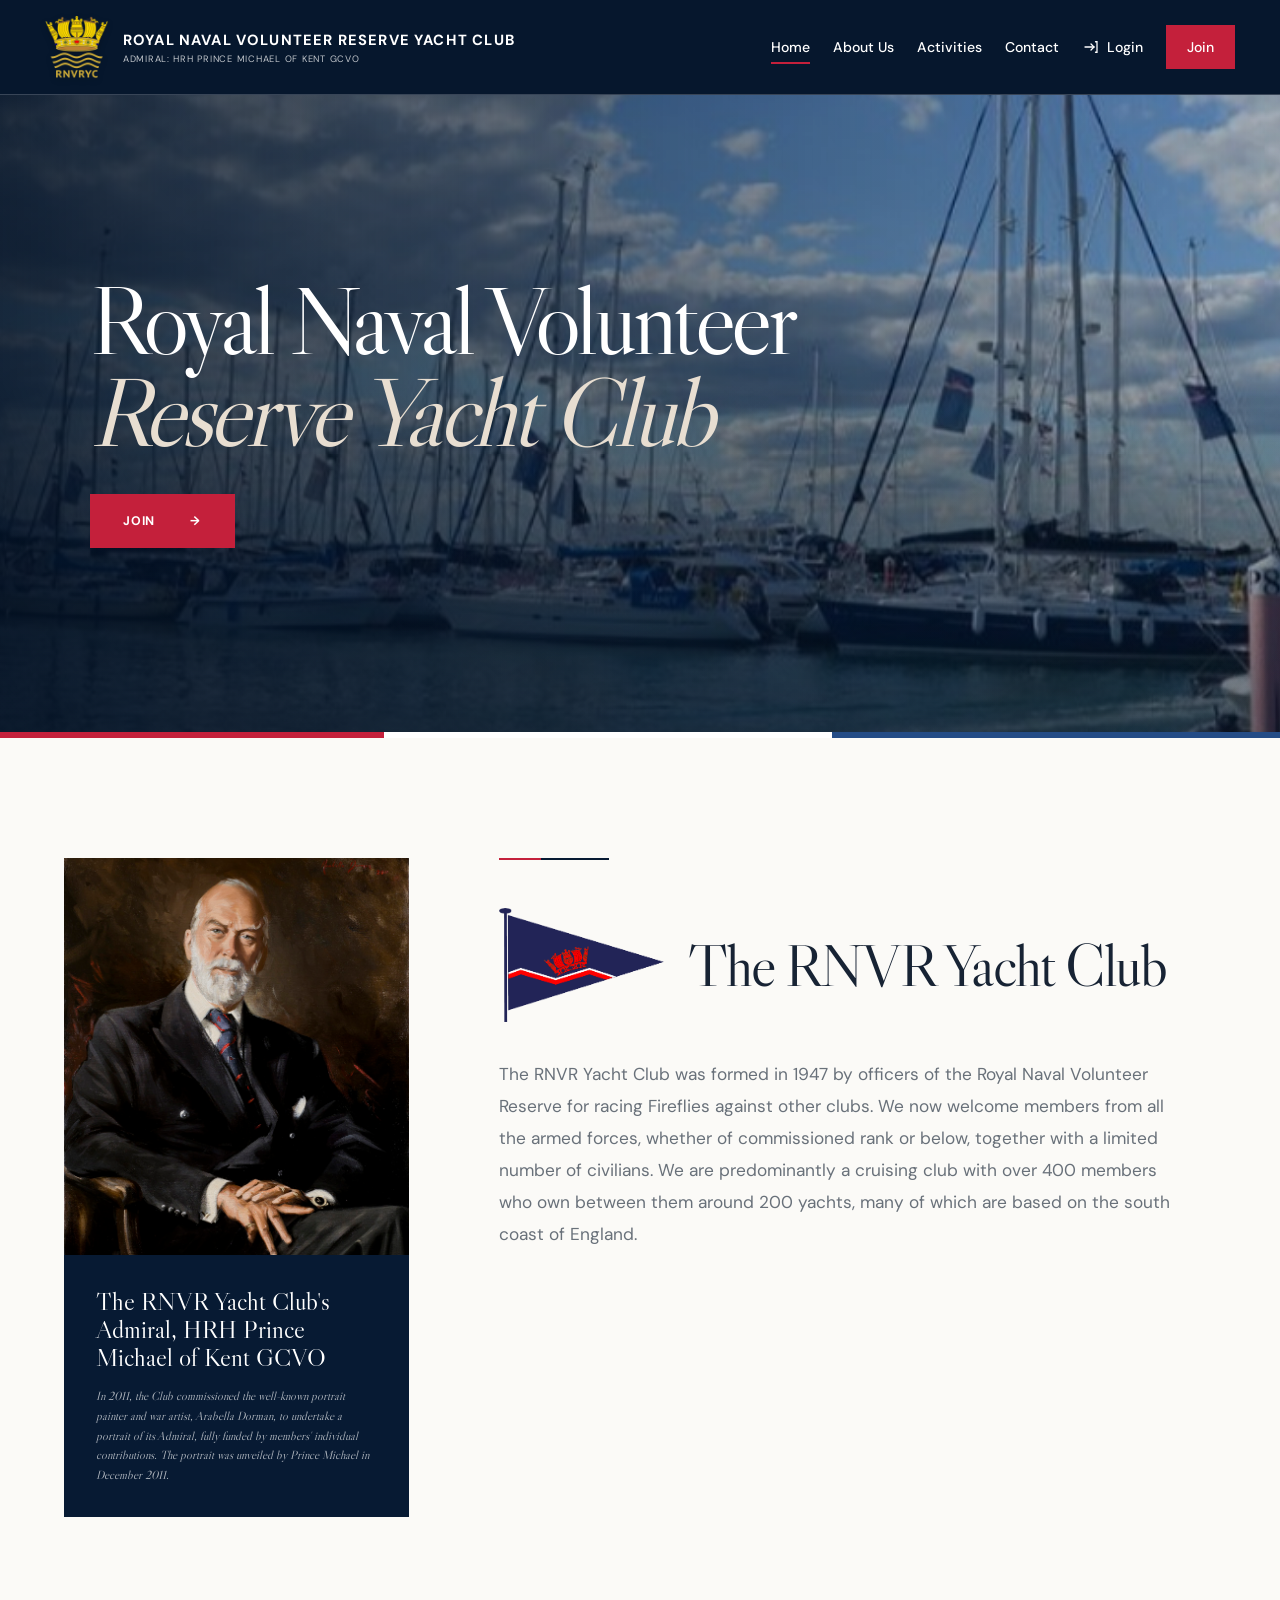
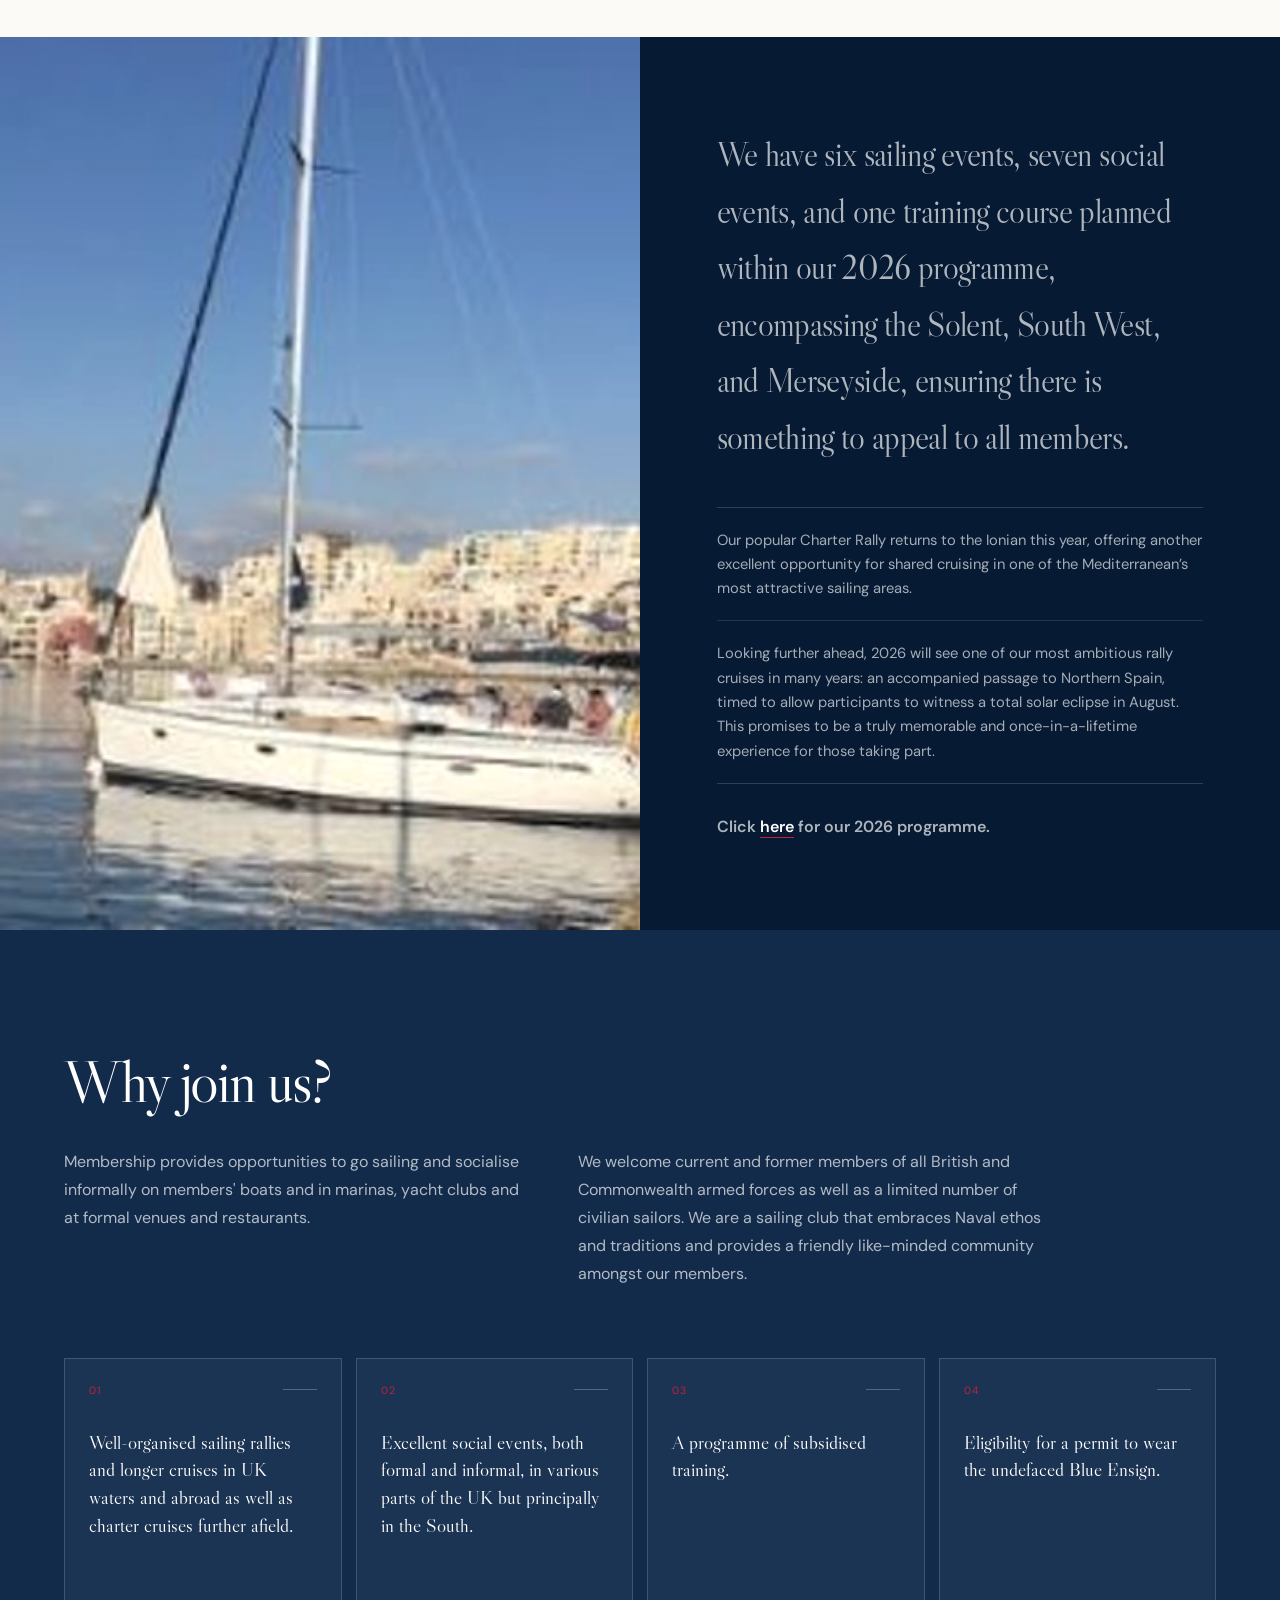
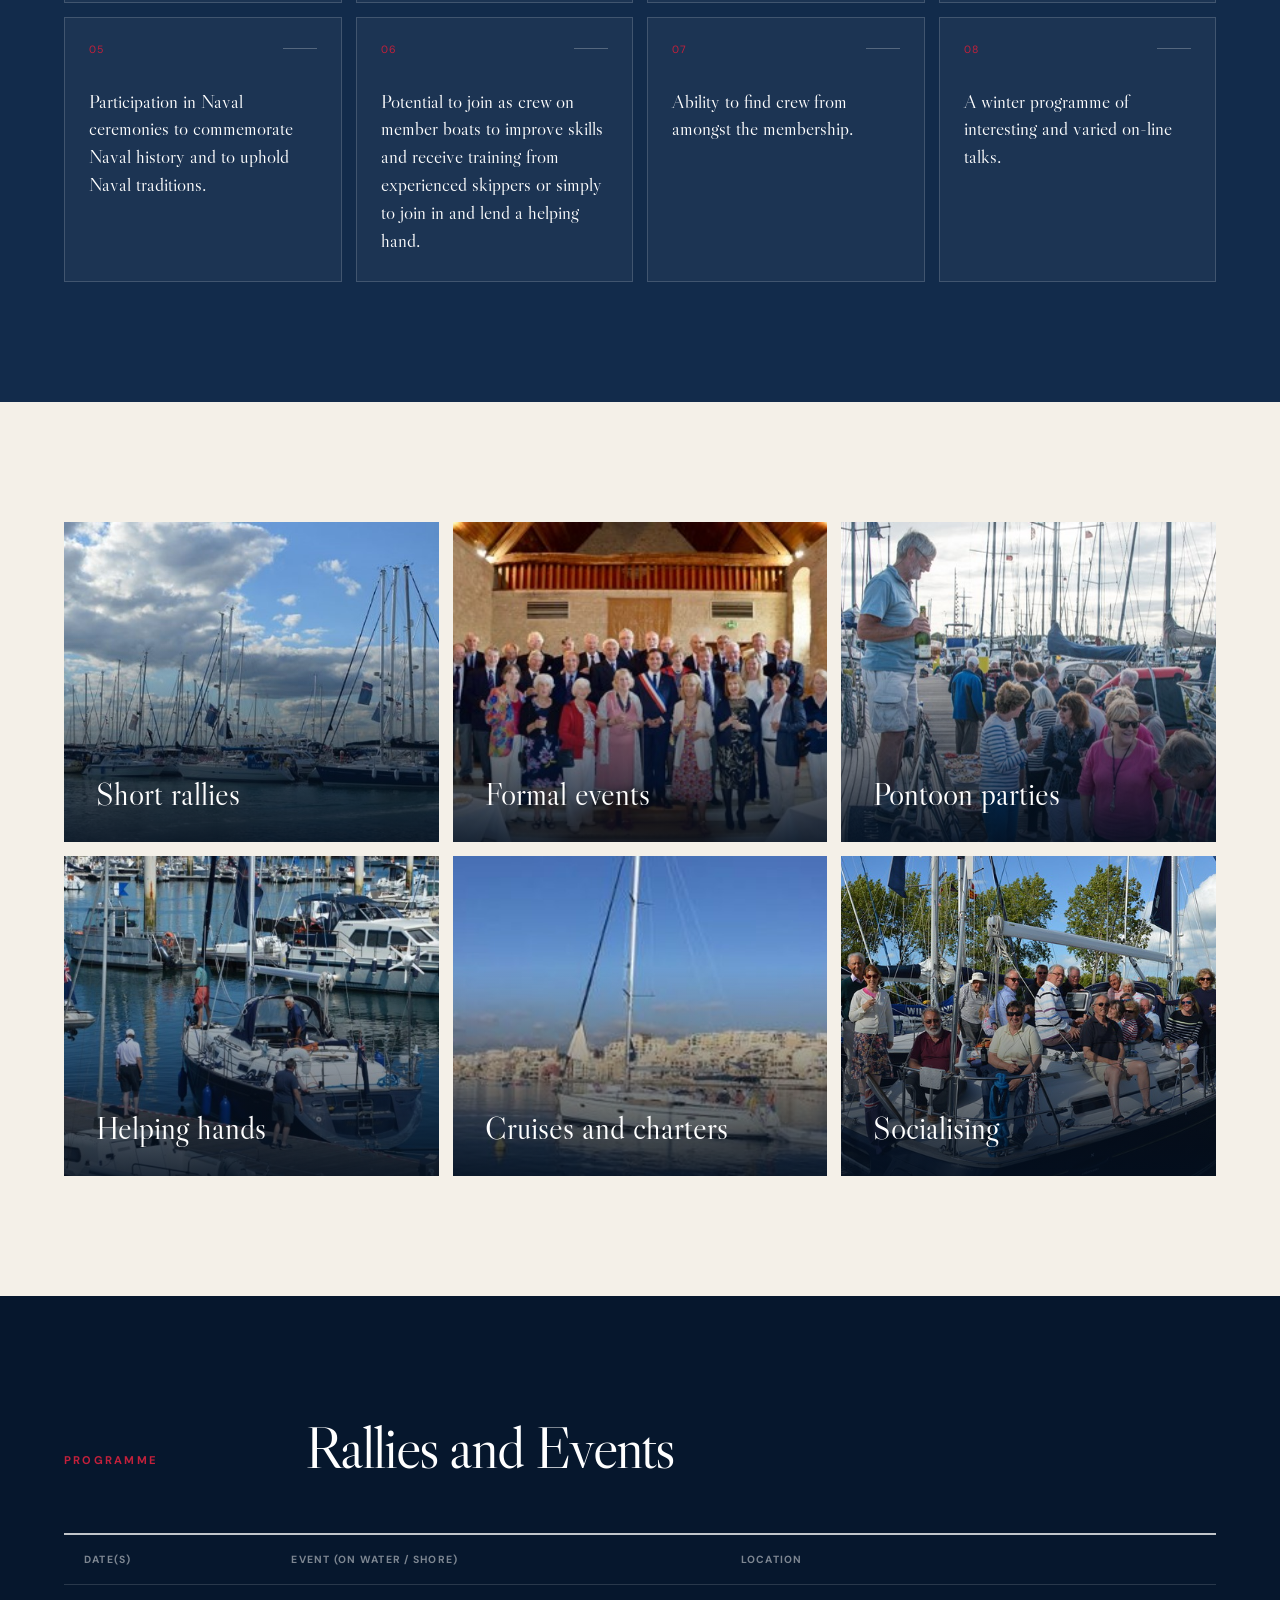
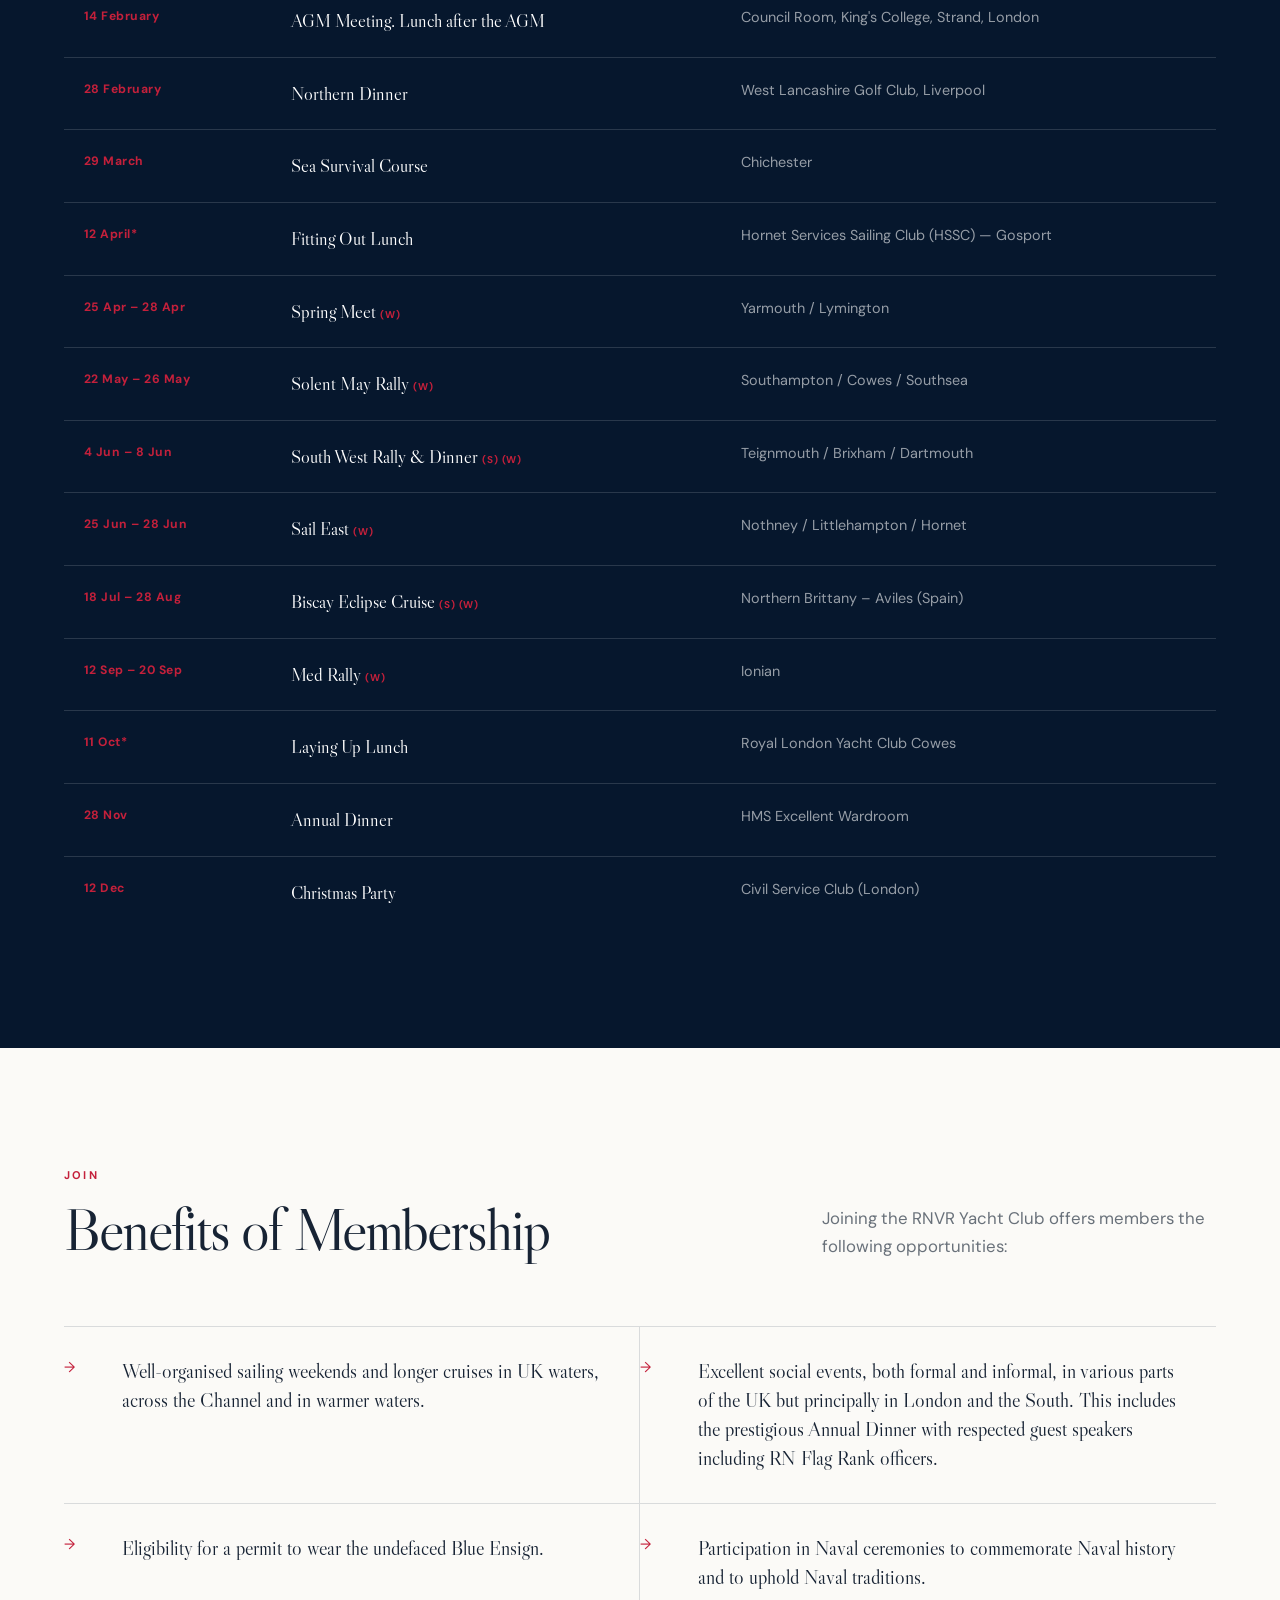
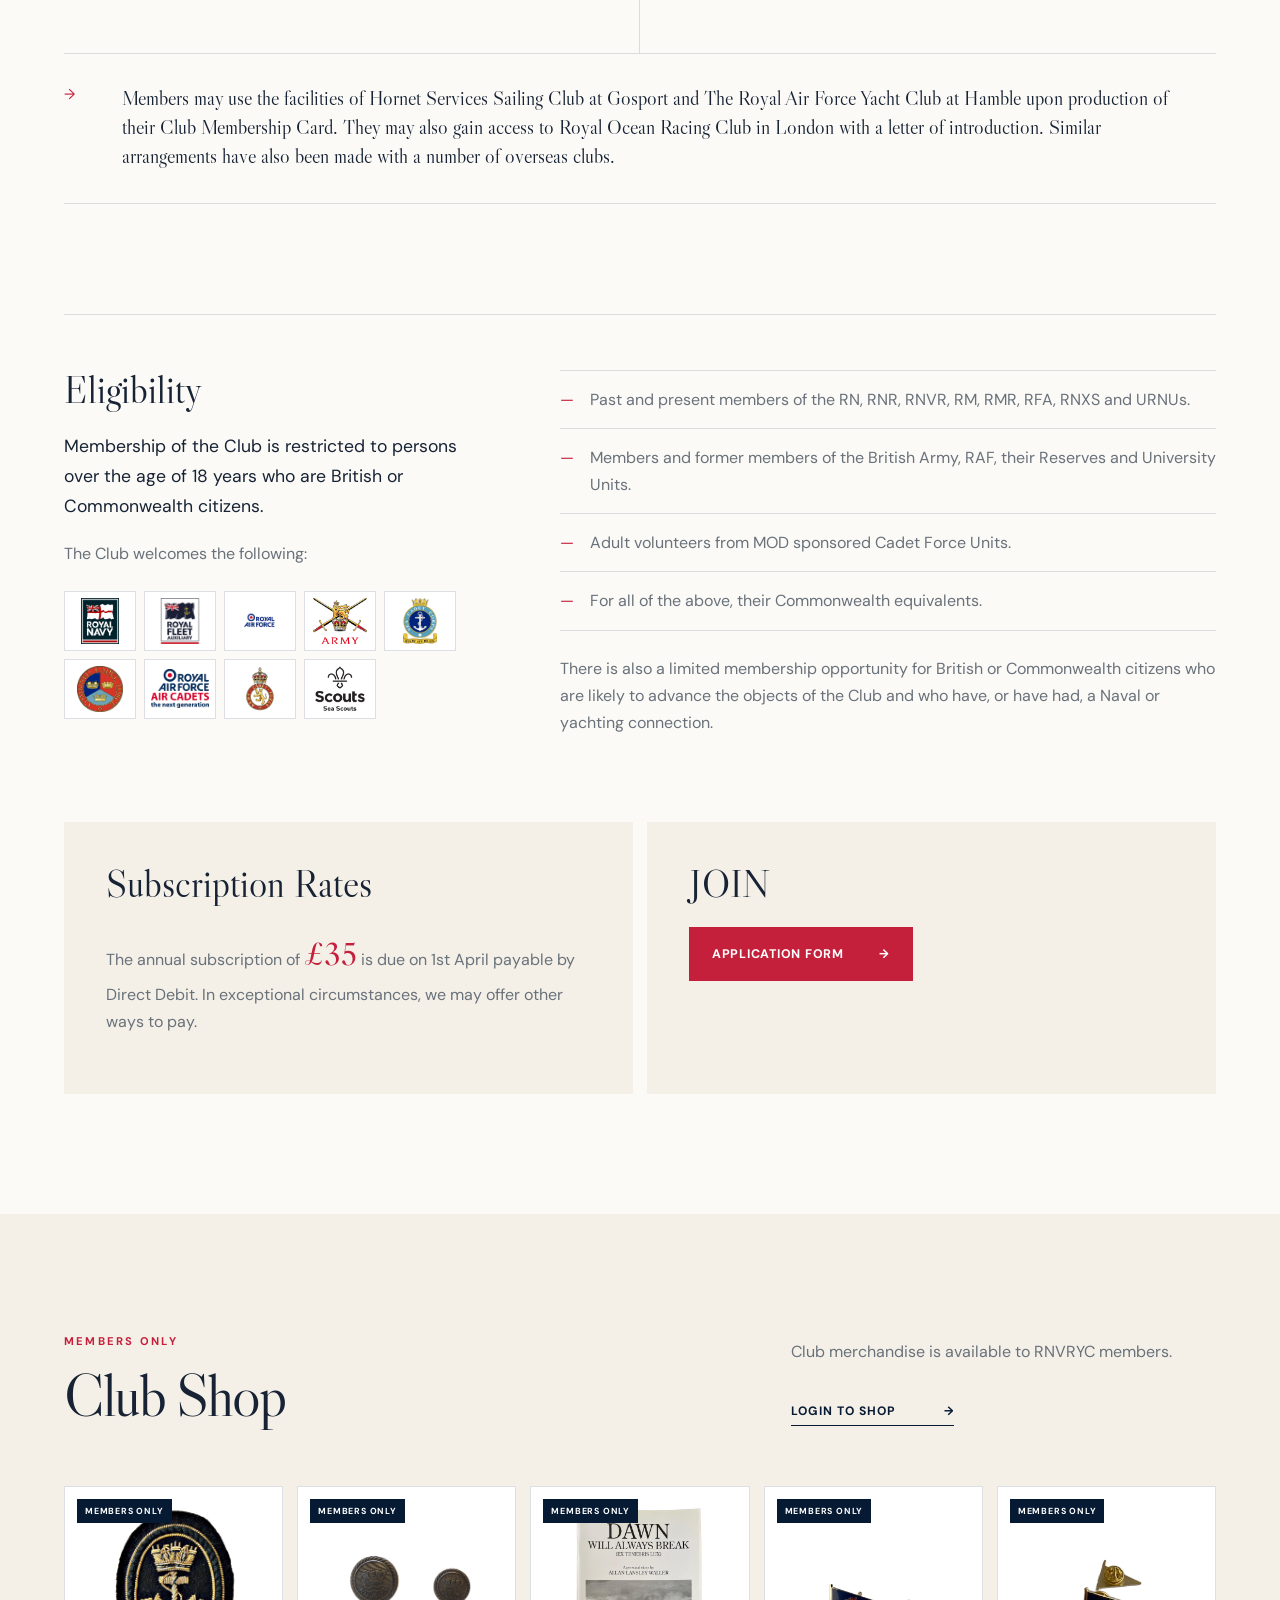
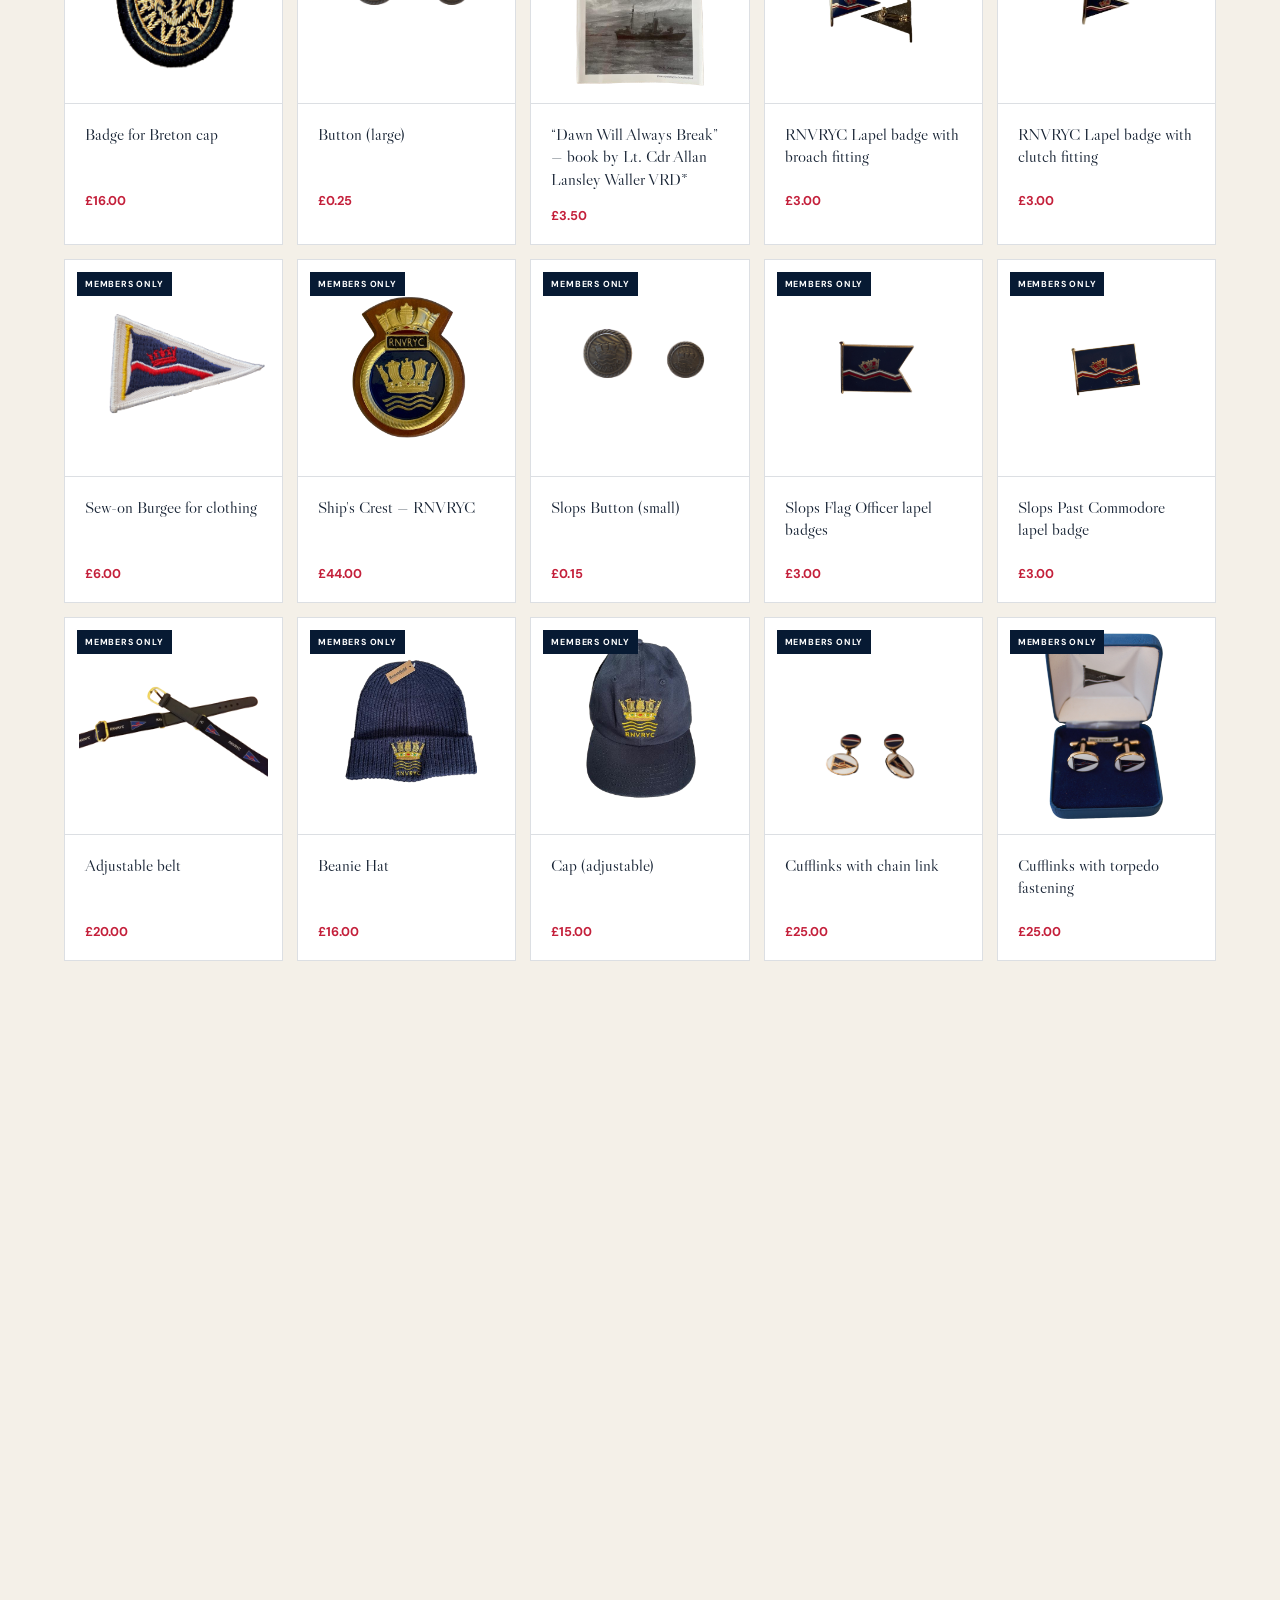
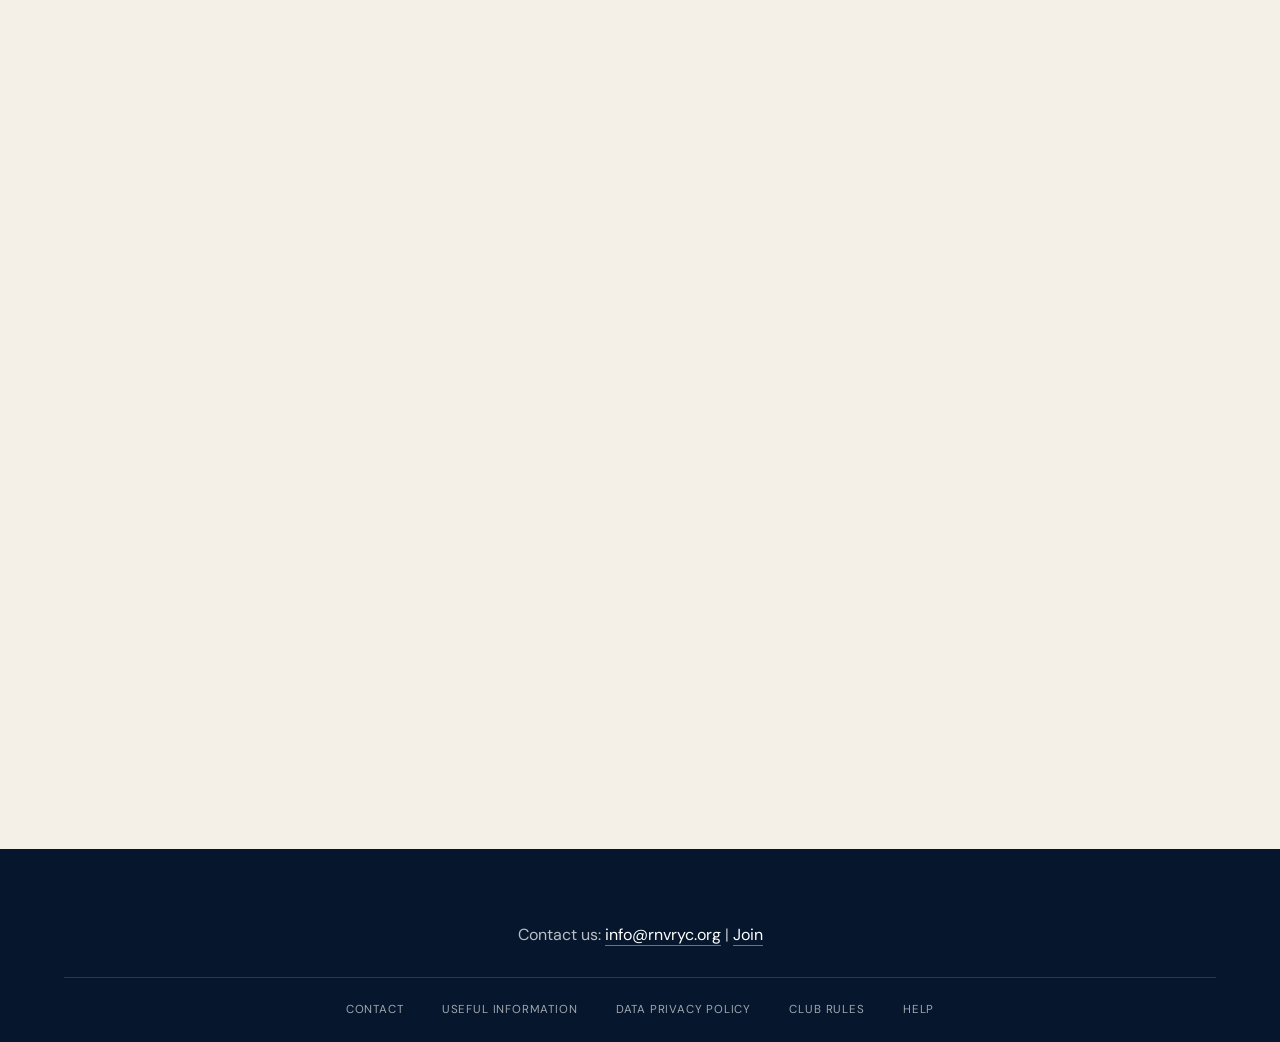
==== index.html @ a98f9b78 "init" ====
<!doctype html>
<html lang="en">
<head>
  <meta charset="utf-8">
  <meta name="viewport" content="width=device-width, initial-scale=1">
  <meta name="description" content="The Royal Naval Volunteer Reserve Yacht Club — sailing, friendship and Naval tradition since 1947.">
  <title>RNVR Yacht Club | Sailing together since 1947</title>
  <link rel="icon" type="image/png" href="assets/favicon.png">
  <link rel="preconnect" href="https://fonts.googleapis.com">
  <link rel="preconnect" href="https://fonts.gstatic.com" crossorigin>
  <link href="https://fonts.googleapis.com/css2?family=DM+Sans:wght@400;500;600;700&amp;family=Libre+Caslon+Display&amp;display=swap" rel="stylesheet">
  <link rel="stylesheet" href="styles.css">
</head>
<body>
  <a class="skip-link" href="#main">Skip to content</a>

  <header class="site-header">
    <div class="header-inner">
      <a class="brand" href="#" aria-label="RNVR Yacht Club home">
        <img class="brand-crest" src="assets/rnvryc-logo.png" alt="">
        <span><strong>Royal Naval Volunteer Reserve Yacht Club</strong><small>Admiral: HRH Prince Michael of Kent GCVO</small></span>
      </a>

      <button class="menu-toggle" type="button" aria-expanded="false" aria-controls="primary-nav">
        <span></span><span></span><span></span><b>Menu</b>
      </button>

      <nav id="primary-nav" class="primary-nav" aria-label="Main navigation">
        <a class="active" href="https://www.rnvryc.org/">Home</a>
        <a href="about.html">About Us</a>
        <a href="activities.html">Activities</a>
        <a href="contact.html">Contact</a>
        <a class="member-link login-link" href="https://www.rnvryc.org/Sys/Login">
          <svg viewBox="0 0 24 24" aria-hidden="true">
            <path d="M4 12h12"></path>
            <path d="m12 8 4 4-4 4"></path>
            <path d="M18 5h2v14h-2"></path>
          </svg>
          <span>Login</span>
        </a>
        <a class="nav-join" href="join.html">Join</a>
      </nav>
    </div>
  </header>

  <main id="main">
    <section class="hero content-hero">
      <img class="hero-image" src="assets/rallies.jpg" alt="RNVRYC yachts sailing together on open water">
      <div class="hero-overlay"></div>
      <div class="hero-content">
        <h1>Royal Naval Volunteer<br><em>Reserve Yacht Club</em></h1>
        <a class="button button-primary hero-cta" href="join.html">Join <span>→</span></a>
      </div>
    </section>

    <section class="intro section exact-intro">
      <article class="admiral-feature">
        <img src="assets/prince-michael-portrait.jpg" alt="Portrait of HRH Prince Michael of Kent GCVO">
        <div>
          <h3>The RNVR Yacht Club's Admiral, HRH Prince Michael of Kent GCVO</h3>
          <p>In 2011, the Club commissioned the well-known portrait painter and war artist, Arabella Dorman, to undertake a portrait of its Admiral, fully funded by members' individual contributions. The portrait was unveiled by Prince Michael in December 2011.</p>
        </div>
      </article>
      <div class="club-overview">
        <div class="intro-rule" aria-hidden="true"></div>
        <div class="club-title-row">
          <img class="club-pennant" src="assets/rnvryc-pennant.png" alt="RNVR Yacht Club pennant">
          <h2>The RNVR Yacht Club</h2>
        </div>
        <p>The RNVR Yacht Club was formed in 1947 by officers of the Royal Naval Volunteer Reserve for racing Fireflies against other clubs. We now welcome members from all the armed forces, whether of commissioned rank or below, together with a limited number of civilians. We are predominantly a cruising club with over 400 members who own between them around 200 yachts, many of which are based on the south coast of England.</p>
      </div>
    </section>

    <section class="programme section">
      <div class="programme-image">
        <img src="assets/cruises.jpg" alt="RNVRYC members cruising together">
      </div>
      <div class="programme-content">
        <p class="programme-lead">We have six sailing events, seven social events, and one training course planned within our 2026 programme, encompassing the Solent, South West, and Merseyside, ensuring there is something to appeal to all members.</p>
        <div class="programme-detail">
          <p>Our popular Charter Rally returns to the Ionian this year, offering another excellent opportunity for shared cruising in one of the Mediterranean’s most attractive sailing areas.</p>
          <p>Looking further ahead, 2026 will see one of our most ambitious rally cruises in many years: an accompanied passage to Northern Spain, timed to allow participants to witness a total solar eclipse in August. This promises to be a truly memorable and once-in-a-lifetime experience for those taking part.</p>
        </div>
        <p class="programme-link">Click <a class="inline-link" href="https://www.rnvryc.org/programme">here</a> for our 2026 programme.</p>
      </div>
    </section>

    <section class="benefits section">
      <div class="benefits-heading">
        <div>
          <h2>Why join us?</h2>
          <div class="benefits-copy">
            <p>Membership provides opportunities to go sailing and socialise informally on members' boats and in marinas, yacht clubs and at formal venues and restaurants.</p>
            <p>We welcome current and former members of all British and Commonwealth armed forces as well as a limited number of civilian sailors. We are a sailing club that embraces Naval ethos and traditions and provides a friendly like-minded community amongst our members.</p>
          </div>
        </div>
      </div>
      <ol class="exact-benefits">
        <li>Well-organised sailing rallies and longer cruises in UK waters and abroad as well as charter cruises further afield.</li>
        <li>Excellent social events, both formal and informal, in various parts of the UK but principally in the South.</li>
        <li>A programme of subsidised training.</li>
        <li>Eligibility for a permit to wear the undefaced Blue Ensign.</li>
        <li>Participation in Naval ceremonies to commemorate Naval history and to uphold Naval traditions.</li>
        <li>Potential to join as crew on member boats to improve skills and receive training from experienced skippers or simply to join in and lend a helping hand.</li>
        <li>Ability to find crew from amongst the membership.</li>
        <li>A winter programme of interesting and varied on-line talks.</li>
      </ol>
    </section>

    <section class="experiences section exact-experiences">
      <div class="card-grid six-cards">
        <div class="experience-card"><img src="assets/rallies.jpg" alt=""><div><h3>Short rallies</h3></div></div>
        <div class="experience-card"><img src="assets/formal.jpg" alt=""><div><h3>Formal events</h3></div></div>
        <div class="experience-card"><img src="assets/pontoon-parties.jpg" alt=""><div><h3>Pontoon parties</h3></div></div>
        <div class="experience-card"><img src="assets/helping.jpg" alt=""><div><h3>Helping hands</h3></div></div>
        <div class="experience-card"><img src="assets/cruises.jpg" alt=""><div><h3>Cruises and charters</h3></div></div>
        <div class="experience-card"><img src="assets/social.jpg" alt=""><div><h3>Socialising</h3></div></div>
      </div>
    </section>

    <section class="events-section section">
      <div class="events-heading">
        <p class="events-label">Programme</p>
        <h2>Rallies and Events</h2>
      </div>
      <div class="events-table-wrap">
        <table class="events-table">
          <thead>
            <tr>
              <th scope="col">Date(s)</th>
              <th scope="col">Event (on Water / Shore)</th>
              <th scope="col">Location</th>
            </tr>
          </thead>
          <tbody>
            <tr><td>14 February</td><td>AGM Meeting. Lunch after the AGM</td><td>Council Room, King's College, Strand, London</td></tr>
            <tr><td>28 February</td><td>Northern Dinner</td><td>West Lancashire Golf Club, Liverpool</td></tr>
            <tr><td>29 March</td><td>Sea Survival Course</td><td>Chichester</td></tr>
            <tr><td>12 April*</td><td>Fitting Out Lunch</td><td>Hornet Services Sailing Club (HSSC) — Gosport</td></tr>
            <tr><td>25 Apr – 28 Apr</td><td>Spring Meet <span class="event-type">(W)</span></td><td>Yarmouth / Lymington</td></tr>
            <tr><td>22 May – 26 May</td><td>Solent May Rally <span class="event-type">(W)</span></td><td>Southampton / Cowes / Southsea</td></tr>
            <tr><td>4 Jun – 8 Jun</td><td>South West Rally &amp; Dinner <span class="event-type">(S) (W)</span></td><td>Teignmouth / Brixham / Dartmouth</td></tr>
            <tr><td>25 Jun – 28 Jun</td><td>Sail East <span class="event-type">(W)</span></td><td>Nothney / Littlehampton / Hornet</td></tr>
            <tr><td>18 Jul – 28 Aug</td><td>Biscay Eclipse Cruise <span class="event-type">(S) (W)</span></td><td>Northern Brittany – Aviles (Spain)</td></tr>
            <tr><td>12 Sep – 20 Sep</td><td>Med Rally <span class="event-type">(W)</span></td><td>Ionian</td></tr>
            <tr><td>11 Oct*</td><td>Laying Up Lunch</td><td>Royal London Yacht Club Cowes</td></tr>
            <tr><td>28 Nov</td><td>Annual Dinner</td><td>HMS Excellent Wardroom</td></tr>
            <tr><td>12 Dec</td><td>Christmas Party</td><td>Civil Service Club (London)</td></tr>
          </tbody>
        </table>
      </div>
    </section>

    <section id="join" class="join-now section">
      <div class="join-heading">
        <div>
          <p class="join-label">Join</p>
          <h2>Benefits of Membership</h2>
        </div>
        <p>Joining the RNVR Yacht Club offers members the following opportunities:</p>
      </div>

      <div class="join-benefits">
        <p>Well-organised sailing weekends and longer cruises in UK waters, across the Channel and in warmer waters.</p>
        <p>Excellent social events, both formal and informal, in various parts of the UK but principally in London and the South. This includes the prestigious Annual Dinner with respected guest speakers including RN Flag Rank officers.</p>
        <p>Eligibility for a permit to wear the undefaced Blue Ensign.</p>
        <p>Participation in Naval ceremonies to commemorate Naval history and to uphold Naval traditions.</p>
        <p>Members may use the facilities of Hornet Services Sailing Club at Gosport and The Royal Air Force Yacht Club at Hamble upon production of their Club Membership Card. They may also gain access to Royal Ocean Racing Club in London with a letter of introduction. Similar arrangements have also been made with a number of overseas clubs.</p>
      </div>

      <div class="join-block eligibility-block">
        <div>
          <h3>Eligibility</h3>
          <p>Membership of the Club is restricted to persons over the age of 18 years who are British or Commonwealth citizens.</p>
          <p>The Club welcomes the following:</p>
          <div class="service-logos" aria-label="Armed services welcomed by the Club">
            <img src="assets/logo-royal-navy.png" alt="Royal Navy">
            <img src="assets/logo-royal-fleet-auxiliary.png" alt="Royal Fleet Auxiliary">
            <img src="assets/logo-royal-air-force.png" alt="Royal Air Force">
            <img src="assets/logo-british-army.png" alt="British Army">
            <img src="assets/logo-sea-cadet-corps.png" alt="Sea Cadet Corps">
            <img src="assets/logo-combined-cadet-force.png" alt="Combined Cadet Force">
            <img src="assets/logo-air-cadets.png" alt="Royal Air Force Air Cadets">
            <img src="assets/logo-army-cadet-force.png" alt="Army Cadet Force">
            <img src="assets/logo-sea-scouts.png" alt="Sea Scouts">
          </div>
        </div>
        <div>
          <ul>
            <li>Past and present members of the RN, RNR, RNVR, RM, RMR, RFA, RNXS and URNUs.</li>
            <li>Members and former members of the British Army, RAF, their Reserves and University Units.</li>
            <li>Adult volunteers from MOD sponsored Cadet Force Units.</li>
            <li>For all of the above, their Commonwealth equivalents.</li>
          </ul>
          <p>There is also a limited membership opportunity for British or Commonwealth citizens who are likely to advance the objects of the Club and who have, or have had, a Naval or yachting connection.</p>
        </div>
      </div>

      <div class="join-notices">
        <article>
          <h3>Subscription Rates</h3>
          <p>The annual subscription of <strong>£35</strong> is due on 1st April payable by Direct Debit. In exceptional circumstances, we may offer other ways to pay.</p>
        </article>
        <article>
          <h3>JOIN</h3>
          <a class="button button-primary" href="https://www.rnvryc.org/Application-form">Application Form <span>→</span></a>
        </article>
      </div>
    </section>

    <section class="member-shop section">
      <div class="shop-heading">
        <div>
          <p class="shop-label">Members only</p>
          <h2>Club Shop</h2>
        </div>
        <div class="shop-access">
          <p>Club merchandise is available to RNVRYC members.</p>
          <a class="text-link" href="https://www.rnvryc.org/Sys/Login">Login to shop <span>→</span></a>
        </div>
      </div>

      <div class="shop-grid">
        <a class="shop-card" href="https://www.rnvryc.org/Sys/Store/Products/1948">
          <div class="shop-image"><img src="assets/shop-cap-badge.png" alt="Badge for Breton cap"></div>
          <div class="shop-card-info"><h3>Badge for Breton cap</h3><span>£16.00</span></div>
        </a>
        <a class="shop-card" href="https://www.rnvryc.org/Sys/Store/Products/16579">
          <div class="shop-image"><img src="assets/shop-button-large.png" alt="Large club button"></div>
          <div class="shop-card-info"><h3>Button (large)</h3><span>£0.25</span></div>
        </a>
        <a class="shop-card" href="https://www.rnvryc.org/Sys/Store/Products/56167">
          <div class="shop-image"><img src="assets/shop-dawn-book.png" alt="Dawn Will Always Break book cover"></div>
          <div class="shop-card-info"><h3>“Dawn Will Always Break” — book by Lt. Cdr Allan Lansley Waller VRD*</h3><span>£3.50</span></div>
        </a>
        <a class="shop-card" href="https://www.rnvryc.org/Sys/Store/Products/1958">
          <div class="shop-image"><img src="assets/shop-lapel-broach.png" alt="RNVRYC lapel badge with broach fitting"></div>
          <div class="shop-card-info"><h3>RNVRYC Lapel badge with broach fitting</h3><span>£3.00</span></div>
        </a>
        <a class="shop-card" href="https://www.rnvryc.org/Sys/Store/Products/8297">
          <div class="shop-image"><img src="assets/shop-lapel-clutch.png" alt="RNVRYC lapel badge with clutch fitting"></div>
          <div class="shop-card-info"><h3>RNVRYC Lapel badge with clutch fitting</h3><span>£3.00</span></div>
        </a>
        <a class="shop-card" href="https://www.rnvryc.org/Sys/Store/Products/7093">
          <div class="shop-image"><img src="assets/shop-sew-on-burgee.png" alt="Sew-on burgee for clothing"></div>
          <div class="shop-card-info"><h3>Sew-on Burgee for clothing</h3><span>£6.00</span></div>
        </a>
        <a class="shop-card" href="https://www.rnvryc.org/Sys/Store/Products/383429">
          <div class="shop-image"><img src="assets/shop-ships-crest.png" alt="RNVRYC ship's crest"></div>
          <div class="shop-card-info"><h3>Ship's Crest — RNVRYC</h3><span>£44.00</span></div>
        </a>
        <a class="shop-card" href="https://www.rnvryc.org/Sys/Store/Products/1946">
          <div class="shop-image"><img src="assets/shop-button-small.png" alt="Small club button"></div>
          <div class="shop-card-info"><h3>Slops Button (small)</h3><span>£0.15</span></div>
        </a>
        <a class="shop-card" href="https://www.rnvryc.org/Sys/Store/Products/1959">
          <div class="shop-image"><img src="assets/shop-flag-officer-badge.png" alt="Flag Officer lapel badges"></div>
          <div class="shop-card-info"><h3>Slops Flag Officer lapel badges</h3><span>£3.00</span></div>
        </a>
        <a class="shop-card" href="https://www.rnvryc.org/Sys/Store/Products/1960">
          <div class="shop-image"><img src="assets/shop-past-commodore-badge.png" alt="Past Commodore lapel badge"></div>
          <div class="shop-card-info"><h3>Slops Past Commodore lapel badge</h3><span>£3.00</span></div>
        </a>
        <a class="shop-card" href="https://www.rnvryc.org/Sys/Store/Products/27981">
          <div class="shop-image"><img src="assets/shop-adjustable-belt.png" alt="Adjustable belt"></div>
          <div class="shop-card-info"><h3>Adjustable belt</h3><span>£20.00</span></div>
        </a>
        <a class="shop-card" href="https://www.rnvryc.org/Sys/Store/Products/334476">
          <div class="shop-image"><img src="assets/shop-beanie-hat.png" alt="Beanie hat"></div>
          <div class="shop-card-info"><h3>Beanie Hat</h3><span>£16.00</span></div>
        </a>
        <a class="shop-card" href="https://www.rnvryc.org/Sys/Store/Products/1947">
          <div class="shop-image"><img src="assets/shop-adjustable-cap.png" alt="Adjustable cap"></div>
          <div class="shop-card-info"><h3>Cap (adjustable)</h3><span>£15.00</span></div>
        </a>
        <a class="shop-card" href="https://www.rnvryc.org/Sys/Store/Products/1952">
          <div class="shop-image"><img src="assets/shop-cufflinks-chain.png" alt="Cufflinks with chain link"></div>
          <div class="shop-card-info"><h3>Cufflinks with chain link</h3><span>£25.00</span></div>
        </a>
        <a class="shop-card" href="https://www.rnvryc.org/Sys/Store/Products/1951">
          <div class="shop-image"><img src="assets/shop-cufflinks-torpedo.png" alt="Cufflinks with torpedo fastening"></div>
          <div class="shop-card-info"><h3>Cufflinks with torpedo fastening</h3><span>£25.00</span></div>
        </a>
        <a class="shop-card" href="https://www.rnvryc.org/Sys/Store/Products/1955">
          <div class="shop-image"><img src="assets/shop-cummerbund.png" alt="Cummerbund with gold"></div>
          <div class="shop-card-info"><h3>Cummerbund with gold.</h3><span>£45.00</span></div>
        </a>
        <a class="shop-card" href="https://www.rnvryc.org/Sys/Store/Products/20035">
          <div class="shop-image"><img src="assets/shop-d-ring-belt.png" alt="D ring belt"></div>
          <div class="shop-card-info"><h3>D ring belt</h3><span>£15.00</span></div>
        </a>
        <a class="shop-card" href="https://www.rnvryc.org/Sys/Store/Products/7097">
          <div class="shop-image"><img src="assets/shop-tie.png" alt="RNVRYC tie"></div>
          <div class="shop-card-info"><h3>RNVRYC Tie</h3><span>£25.00</span></div>
        </a>
        <a class="shop-card" href="https://www.rnvryc.org/Sys/Store/Products/7095">
          <div class="shop-image"><img src="assets/shop-sun-hat.png" alt="Sun hat"></div>
          <div class="shop-card-info"><h3>Sun Hat</h3><span>£14.00</span></div>
        </a>
        <a class="shop-card" href="https://www.rnvryc.org/Sys/Store/Products/295525">
          <div class="shop-image"><img src="assets/shop-rally-flag-c.png" alt="Rally Flag Size C"></div>
          <div class="shop-card-info"><h3>Rally Flag Size C</h3><span>£14.00</span></div>
        </a>
        <a class="shop-card" href="https://www.rnvryc.org/Sys/Store/Products/295524">
          <div class="shop-image"><img src="assets/shop-rally-flag-b.png" alt="Rally Flag Size B"></div>
          <div class="shop-card-info"><h3>Rally Flag Size B</h3><span>£17.00</span></div>
        </a>
        <a class="shop-card" href="https://www.rnvryc.org/Sys/Store/Products/258402">
          <div class="shop-image"><img src="assets/shop-gin-pennant.png" alt="Gin pennant"></div>
          <div class="shop-card-info"><h3>Gin pennant</h3><span>£14.00</span></div>
        </a>
        <a class="shop-card" href="https://www.rnvryc.org/Sys/Store/Products/7091">
          <div class="shop-image"><img src="assets/shop-rally-flag-a.png" alt="Rally Flag Size A"></div>
          <div class="shop-card-info"><h3>Rally Flag Size A</h3><span>£70.00</span></div>
        </a>
        <a class="shop-card" href="https://www.rnvryc.org/Sys/Store/Products/1961">
          <div class="shop-image"><img src="assets/shop-special-burgee.png" alt="Slops Special burgee"></div>
          <div class="shop-card-info"><h3>Slops Special burgee</h3><span>£45.00</span></div>
        </a>
        <a class="shop-card out-of-stock" href="https://www.rnvryc.org/Sys/Store/Products/1944">
          <div class="shop-image"><img src="assets/shop-burgee-large.png" alt="RNVRYC Burgee large"></div>
          <div class="shop-card-info"><h3>RNVRYC Burgee (large)</h3><span>Out of stock</span></div>
        </a>
        <a class="shop-card" href="https://www.rnvryc.org/Sys/Store/Products/1943">
          <div class="shop-image"><img src="assets/shop-burgee-medium.png" alt="RNVRYC Burgee medium"></div>
          <div class="shop-card-info"><h3>RNVRYC Burgee (medium)</h3><span>£57.00</span></div>
        </a>
        <a class="shop-card" href="https://www.rnvryc.org/Sys/Store/Products/1942">
          <div class="shop-image"><img src="assets/shop-burgee-small.png" alt="RNVRYC Burgee small"></div>
          <div class="shop-card-info"><h3>RNVRYC Burgee (small)</h3><span>£45.00</span></div>
        </a>
      </div>

      <aside class="blue-ensign-note">
        <img class="blue-ensign-image" src="assets/shop-blue-ensign.png" alt="Blue Ensign flying aboard a yacht">
        <div>
          <h3>Blue Ensigns</h3>
          <p>Blue Ensigns are not available through Slops but can be purchased from most chandlers.</p>
          <p>Permits to wear the Blue Ensign are only available from the Warrant Secretary for members who are eligible to use this privilege.</p>
          <p>Please go to the <a href="https://www.rnvryc.org/Forms-and-permits">Forms and Permits</a> page for how to apply or contact the Warrant Secretary at <a href="mailto:warrants@rnvryc.org">warrants@rnvryc.org</a>.</p>
        </div>
      </aside>
    </section>
  </main>

  <footer>
    <p class="exact-contact">Contact us: <a href="mailto:info@rnvryc.org">info@rnvryc.org</a> | <a href="join.html">Join</a></p>
    <nav class="footer-nav" aria-label="Footer navigation">
      <a href="contact.html">Contact</a>
      <a href="useful-information.html">Useful information</a>
      <a href="privacy.html">Data Privacy Policy</a>
      <a href="club-rules.html">Club Rules</a>
      <a href="help.html">Help</a>
    </nav>
  </footer>

  <script src="script.js"></script>
</body>
</html>
---- styles.css ----
:root {
  --navy: #071a33;
  --navy-2: #0d294d;
  --brand-blue: #06172d;
  --red: #c4203b;
  --cream: #f4f0e8;
  --paper: #fbfaf7;
  --ink: #172334;
  --muted: #69717a;
  --line: rgba(12, 32, 57, .14);
  --serif: "Libre Caslon Display", Georgia, serif;
  --sans: "DM Sans", Arial, sans-serif;
}

* { box-sizing: border-box; }
html { scroll-behavior: smooth; }
body { margin: 0; color: var(--ink); background: var(--paper); font-family: var(--sans); }
img { display: block; width: 100%; }
a { color: inherit; text-decoration: none; }
button { font: inherit; }
.skip-link { position: fixed; z-index: 100; top: -4rem; left: 1rem; padding: .8rem 1rem; background: white; }
.skip-link:focus { top: 1rem; }

.site-header { position: absolute; z-index: 20; top: 0; left: 0; right: 0; border-bottom: 1px solid rgba(255,255,255,.2); background: var(--brand-blue); color: white; }
.header-inner { max-width: 1440px; height: 94px; margin: auto; padding: 0 3.5vw; display: flex; align-items: center; justify-content: space-between; gap: 2rem; }
.brand { display: flex; align-items: center; gap: 14px; min-width: 340px; }
.brand-crest { width: 64px; height: 64px; object-fit: contain; filter: drop-shadow(0 2px 3px rgba(0,0,0,.22)); }
.brand strong { display: block; white-space: nowrap; letter-spacing: .08em; font-size: .92rem; text-transform: uppercase; }
.brand small { display: block; margin-top: 3px; font-size: .58rem; letter-spacing: .08em; opacity: .75; text-transform: uppercase; }
.primary-nav { display: flex; align-items: center; gap: clamp(1rem, 1.8vw, 2rem); font-size: .88rem; font-weight: 500; }
.primary-nav > a, .nav-group > button { position: relative; color: white; background: none; border: 0; padding: 12px 0; cursor: pointer; white-space: nowrap; }
.login-link { display: inline-flex; align-items: center; gap: 7px; }
.login-link svg { width: 18px; height: 18px; fill: none; stroke: currentColor; stroke-width: 1.7; stroke-linecap: round; }
.primary-nav .active::after { content: ""; position: absolute; height: 2px; left: 0; right: 0; bottom: 4px; background: var(--red); }
.nav-group { position: relative; }
.nav-group button span { margin-left: 3px; opacity: .65; }
.dropdown { position: absolute; top: calc(100% + 8px); left: -20px; width: 210px; padding: 10px; background: white; color: var(--navy); box-shadow: 0 20px 40px rgba(0,0,0,.16); opacity: 0; visibility: hidden; transform: translateY(-6px); transition: .2s; }
.dropdown a { display: block; padding: 11px 12px; font-size: .82rem; }
.dropdown a:hover { background: var(--cream); }
.nav-group:hover .dropdown, .nav-group:focus-within .dropdown, .nav-group.open .dropdown { opacity: 1; visibility: visible; transform: none; }
.nav-join { padding: 12px 20px !important; border: 1px solid var(--red) !important; background: var(--red) !important; }
.nav-join:hover { border-color: #a9142d !important; background: #a9142d !important; }
.member-link { opacity: 1; }
.menu-toggle { display: none; border: 0; background: none; color: white; }

.hero { position: relative; min-height: 780px; height: 94vh; color: white; overflow: hidden; background: var(--navy); }
.hero-image { position: absolute; inset: 0; height: 100%; object-fit: cover; object-position: center; transform: scale(1.03); }
.hero-overlay { position: absolute; inset: 0; background: linear-gradient(90deg, rgba(3,17,36,.88) 0%, rgba(4,19,40,.53) 48%, rgba(5,20,40,.18) 100%), linear-gradient(0deg, rgba(4,18,38,.52), transparent 48%); }
.hero::after { content: ""; position: absolute; bottom: 0; left: 0; width: 100%; height: 6px; background: linear-gradient(90deg, var(--red) 0 30%, white 30% 65%, #244c86 65%); }
.hero-content { position: relative; z-index: 2; max-width: 1440px; height: 100%; margin: auto; padding: 185px 7vw 100px; display: flex; flex-direction: column; justify-content: center; align-items: flex-start; }
.eyebrow, .kicker { margin: 0 0 1.1rem; color: var(--red); font-size: .73rem; font-weight: 700; letter-spacing: .2em; text-transform: uppercase; }
.hero h1 { max-width: 900px; margin: 0; font-family: var(--serif); font-size: clamp(4rem, 7.6vw, 7.6rem); font-weight: 400; line-height: .94; letter-spacing: -.045em; }
.hero h1 em { color: #e8ded1; font-weight: 400; }
.hero-copy { max-width: 620px; margin: 2rem 0; font-size: clamp(1rem, 1.35vw, 1.25rem); line-height: 1.65; color: rgba(255,255,255,.8); }
.content-hero { min-height: 680px; height: 82vh; }
.hero-statement { max-width: 900px; margin: 0; font-family: var(--serif); font-size: clamp(1.8rem, 3.25vw, 3.5rem); line-height: 1.22; color: white; }
.hero-cta { margin-top: 2.2rem; min-width: 145px; }

@keyframes hero-image-in {
  from { opacity: .35; transform: scale(1.1); }
  to { opacity: 1; transform: scale(1.03); }
}
@keyframes hero-copy-in {
  from { opacity: 0; transform: translateY(28px); }
  to { opacity: 1; transform: translateY(0); }
}
.hero-image { animation: hero-image-in 1.4s cubic-bezier(.2,.7,.2,1) both; }
.hero-content h1 { animation: hero-copy-in .9s .18s cubic-bezier(.2,.7,.2,1) both; }
.hero-content .hero-cta { animation: hero-copy-in .8s .38s cubic-bezier(.2,.7,.2,1) both; }

.js-reveal .reveal { opacity: 0; transform: translateY(34px); transition: opacity .7s cubic-bezier(.2,.7,.2,1), transform .7s cubic-bezier(.2,.7,.2,1); transition-delay: var(--reveal-delay, 0ms); }
.js-reveal .reveal.reveal-left { transform: translateX(-34px); }
.js-reveal .reveal.reveal-right { transform: translateX(34px); }
.js-reveal .reveal.is-visible { opacity: 1; transform: translate(0, 0); }
.js-reveal .reveal-image { overflow: hidden; }
.js-reveal .reveal-image img { transform: scale(1.045); transition: transform 1s cubic-bezier(.2,.7,.2,1); }
.js-reveal .reveal-image.is-visible img { transform: scale(1); }
.hero-actions { display: flex; gap: 12px; flex-wrap: wrap; }
.button { display: inline-flex; align-items: center; justify-content: center; gap: 2.2rem; min-height: 54px; padding: 0 23px; font-size: .78rem; font-weight: 700; letter-spacing: .06em; text-transform: uppercase; transition: .25s; }
.button-primary { background: var(--red); color: white; }
.button-primary:hover { background: #a9142d; transform: translateY(-2px); }
.button-ghost { color: white; border: 1px solid rgba(255,255,255,.52); }
.button-ghost:hover { background: white; color: var(--navy); }
.scroll-cue { position: absolute; z-index: 2; right: 4vw; bottom: 45px; display: flex; flex-direction: column; align-items: center; gap: 9px; text-transform: uppercase; font-size: .62rem; letter-spacing: .22em; }
.scroll-cue i { font-size: 1.2rem; font-style: normal; }

.section { padding: 120px max(5vw, calc((100vw - 1280px)/2)); }
.section-label { display: flex; gap: 10px; align-items: center; margin-bottom: 3rem; color: var(--muted); font-size: .68rem; font-weight: 700; letter-spacing: .15em; text-transform: uppercase; }
.section-label span { color: var(--red); }
.section-label::after { content: ""; width: 60px; height: 1px; background: var(--line); }
.section-label.light { color: rgba(255,255,255,.55); }
.section-label.light::after { background: rgba(255,255,255,.25); }
.exact-intro { position: relative; display: grid; grid-template-columns: .65fr 1.35fr; gap: clamp(3rem, 7vw, 7rem); align-items: start; background: var(--paper); }
.exact-intro .intro-rule { width: 110px; height: 2px; margin-bottom: 3rem; background: linear-gradient(90deg, var(--red) 0 38%, var(--navy) 38% 100%); }
.club-title-row { display: flex; align-items: center; gap: 1.5rem; margin-bottom: 2.3rem; }
.club-overview h2 { max-width: 600px; margin: 0; }
.club-overview p { max-width: 680px; margin: 0; color: var(--muted); font-size: 1.08rem; line-height: 1.85; }
.club-pennant { flex: 0 0 auto; width: 165px; height: auto; }
.admiral-feature { width: 100%; max-width: 360px; background: var(--navy); color: white; }
.admiral-feature img { width: 100%; aspect-ratio: 4 / 4.6; object-fit: cover; object-position: center 22%; }
.admiral-feature > div { padding: clamp(1.5rem, 2.5vw, 2.25rem); }
.admiral-feature h3 { margin: 0 0 1rem; font-family: var(--serif); font-size: clamp(1.45rem, 2vw, 2rem); font-weight: 400; line-height: 1.1; }
.admiral-feature p { margin: 0; color: rgba(255,255,255,.68); font-family: var(--serif); font-size: .74rem; font-style: italic; line-height: 1.65; }
.intro-grid { display: grid; grid-template-columns: 1.1fr .9fr; gap: clamp(3rem, 8vw, 8rem); }
h2 { margin: 0; font-family: var(--serif); font-size: clamp(2.8rem, 4.7vw, 5rem); font-weight: 400; line-height: 1.04; letter-spacing: -.035em; }
.intro-copy { padding-top: 2.1rem; color: var(--muted); font-size: 1rem; line-height: 1.8; }
.intro-copy .lead { color: var(--ink); font-size: 1.2rem; }
.text-link { display: inline-flex; gap: 3rem; margin-top: 1.2rem; padding-bottom: 6px; color: var(--navy); border-bottom: 1px solid var(--navy); font-size: .76rem; font-weight: 700; letter-spacing: .08em; text-transform: uppercase; }
.stats { margin-top: 90px; border-top: 1px solid var(--line); border-bottom: 1px solid var(--line); display: grid; grid-template-columns: repeat(4, 1fr); }
.stats > div { padding: 36px 20px; border-right: 1px solid var(--line); }
.stats > div:first-child { padding-left: 0; }
.stats > div:last-child { border-right: 0; }
.stats strong { display: block; color: var(--navy); font-family: var(--serif); font-size: clamp(2.5rem, 4vw, 4rem); font-weight: 400; }
.stats sup { color: var(--red); font-family: var(--sans); font-size: .38em; }
.stats span { color: var(--muted); font-size: .68rem; letter-spacing: .1em; text-transform: uppercase; }

.programme { padding: 0; display: grid; grid-template-columns: 1fr 1fr; background: var(--navy); color: white; }
.programme-image { position: relative; min-height: 820px; overflow: hidden; }
.programme-image img { height: 100%; object-fit: cover; filter: saturate(.8) contrast(1.05); }
.programme-stamp { position: absolute; top: 0; right: 0; width: 150px; height: 150px; padding: 25px; background: var(--red); display: flex; flex-direction: column; justify-content: space-between; }
.programme-stamp strong { font-family: var(--serif); font-size: 2.4rem; font-weight: 400; }
.programme-stamp span { font-size: .65rem; line-height: 1.3; letter-spacing: .13em; text-transform: uppercase; }
.programme-content { padding: 90px clamp(3rem, 6vw, 7rem); display: flex; flex-direction: column; justify-content: center; }
.programme-content h2 { max-width: 610px; }
.programme-content > p:not(.kicker) { max-width: 590px; color: rgba(255,255,255,.68); line-height: 1.7; }
.programme-content .programme-lead { margin: 0 0 2.5rem; color: white; font-family: var(--serif); font-size: clamp(1.65rem, 2.6vw, 2.7rem); line-height: 1.26; letter-spacing: -.02em; }
.programme-detail { max-width: 590px; border-top: 1px solid rgba(255,255,255,.16); border-bottom: 1px solid rgba(255,255,255,.16); }
.programme-detail p { margin: 0; padding: 1.25rem 0; color: rgba(255,255,255,.64); font-size: .92rem; line-height: 1.65; }
.programme-detail p + p { border-top: 1px solid rgba(255,255,255,.12); }
.programme-content .programme-link { margin: 1.8rem 0 0; color: white; font-weight: 600; }
.programme-content .inline-link { color: white; border-bottom: 1px solid var(--red); }
.highlights { margin: 2rem 0; padding: 0; list-style: none; }
.highlights li { padding: 19px 0; border-top: 1px solid rgba(255,255,255,.15); display: grid; grid-template-columns: 46px 1fr; }
.highlights li > span { color: var(--red); font-size: .67rem; }
.highlights strong { font-family: var(--serif); font-size: 1.25rem; font-weight: 400; }
.highlights p { margin: 5px 0 0; color: rgba(255,255,255,.55); font-size: .84rem; line-height: 1.5; }
.button-light { align-self: flex-start; background: white; color: var(--navy); }
.button-light:hover { background: var(--cream); transform: translateY(-2px); }

.experiences-heading { display: grid; grid-template-columns: .55fr 1.3fr .7fr; gap: 3vw; align-items: end; margin-bottom: 55px; }
.experiences-heading .section-label { align-self: start; }
.experiences-heading > p { color: var(--muted); line-height: 1.7; }
.card-grid { display: grid; grid-template-columns: 1.3fr .7fr; grid-auto-rows: 365px; gap: 14px; }
.experience-card { position: relative; overflow: hidden; color: white; background: var(--navy); }
.experience-card img { height: 100%; object-fit: cover; transition: transform .55s; }
.experience-card::after { content: ""; position: absolute; inset: 0; background: linear-gradient(0deg, rgba(3,15,31,.88), transparent 65%); }
.experience-card:hover img { transform: scale(1.04); }
.experience-card > div { position: absolute; z-index: 2; left: 32px; right: 28px; bottom: 28px; }
.experience-card p { margin: 0 0 7px; color: #e5b4bc; font-size: .65rem; font-weight: 700; letter-spacing: .16em; text-transform: uppercase; }
.experience-card h3 { margin: 0; font-family: var(--serif); font-size: 2rem; font-weight: 400; }
.card-number { position: absolute; z-index: 2; top: 24px; left: 25px; font-size: .65rem; letter-spacing: .12em; }
.round-arrow { position: absolute; right: 0; bottom: 0; width: 44px; height: 44px; border: 1px solid rgba(255,255,255,.6); border-radius: 50%; display: grid; place-items: center; }
.card-wide { grid-column: 1 / -1; }
.card-wide img { object-position: center 40%; }

.benefits { background: #122b4b; color: white; }
.benefits-heading { margin-bottom: 70px; }
.benefits-heading > p { color: rgba(255,255,255,.62); line-height: 1.75; }
.benefit-list { border-top: 1px solid rgba(255,255,255,.2); }
.benefit-list > div { display: grid; grid-template-columns: .25fr 1fr 1fr; gap: 2rem; align-items: start; padding: 28px 0; border-bottom: 1px solid rgba(255,255,255,.15); }
.benefit-list span { color: var(--red); font-size: .68rem; }
.benefit-list strong { font-family: var(--serif); font-size: 1.45rem; font-weight: 400; }
.benefit-list p { margin: 0; color: rgba(255,255,255,.55); font-size: .9rem; line-height: 1.6; }
.benefits-copy { display: grid; grid-template-columns: 1fr 1fr; gap: 3rem; max-width: 980px; margin-top: 2.2rem; color: rgba(255,255,255,.68); line-height: 1.75; }
.benefits-copy p { margin: 0; }
.exact-benefits { display: grid; grid-template-columns: repeat(4, 1fr); gap: 14px; margin: 0; padding: 0; list-style: none; counter-reset: benefits; }
.exact-benefits li { position: relative; min-height: 245px; padding: 70px 24px 26px; border: 1px solid rgba(255,255,255,.16); background: rgba(255,255,255,.045); font-family: var(--serif); font-size: 1.2rem; line-height: 1.45; counter-increment: benefits; transition: transform .25s, background .25s, border-color .25s; }
.exact-benefits li::before { content: counter(benefits, decimal-leading-zero); position: absolute; top: 24px; left: 24px; color: var(--red); font-family: var(--sans); font-size: .66rem; letter-spacing: .1em; }
.exact-benefits li::after { content: ""; position: absolute; top: 30px; right: 24px; width: 34px; height: 1px; background: rgba(255,255,255,.25); }
.exact-benefits li:hover { transform: translateY(-4px); border-color: rgba(255,255,255,.35); background: rgba(255,255,255,.08); }
.six-cards { grid-template-columns: repeat(3, 1fr); grid-auto-rows: 320px; }
.six-cards .experience-card { grid-column: auto; }
.exact-experiences { background: var(--cream); }
.exact-contact { margin: 0; text-align: center; color: rgba(255,255,255,.72); }
.exact-contact a { color: white; border-bottom: 1px solid rgba(255,255,255,.4); }

.join-cta { position: relative; min-height: 590px; color: white; display: grid; place-items: center; text-align: center; overflow: hidden; }
.join-cta > img, .join-overlay { position: absolute; inset: 0; height: 100%; object-fit: cover; }
.join-overlay { background: rgba(4,20,42,.73); }
.join-content { position: relative; max-width: 760px; padding: 80px 25px; }
.join-content h2 { font-size: clamp(4rem, 8vw, 7.5rem); }
.join-content p:not(.eyebrow) { margin: 1.5rem auto 2rem; color: rgba(255,255,255,.78); font-size: 1.1rem; }

.events-section { background: var(--brand-blue); color: white; }
.events-heading { display: grid; grid-template-columns: .35fr 1.65fr; gap: 3rem; align-items: end; margin-bottom: 55px; }
.events-label { margin: 0 0 .7rem; color: var(--red); font-size: .7rem; font-weight: 700; letter-spacing: .2em; text-transform: uppercase; }
.events-table { width: 100%; border-collapse: collapse; border-top: 2px solid rgba(255,255,255,.75); }
.events-table th { padding: 18px 20px; color: rgba(255,255,255,.48); font-size: .65rem; font-weight: 700; letter-spacing: .12em; text-align: left; text-transform: uppercase; }
.events-table th:first-child { width: 18%; }
.events-table th:nth-child(2) { width: 39%; }
.events-table td { padding: 22px 20px; border-top: 1px solid rgba(255,255,255,.14); font-size: .9rem; line-height: 1.5; vertical-align: top; }
.events-table td:first-child { color: var(--red); font-size: .76rem; font-weight: 700; letter-spacing: .04em; white-space: nowrap; }
.events-table td:nth-child(2) { color: white; font-family: var(--serif); font-size: 1.15rem; }
.events-table td:last-child { color: rgba(255,255,255,.58); }
.events-table tbody tr { transition: background .2s; }
.events-table tbody tr:hover { background: rgba(255,255,255,.055); }
.event-type { color: var(--red); font-family: var(--sans); font-size: .62rem; font-weight: 700; letter-spacing: .08em; white-space: nowrap; }

.join-now { background: var(--paper); }
.join-heading { display: grid; grid-template-columns: 1.25fr .75fr; gap: 8vw; align-items: end; margin-bottom: 65px; }
.join-heading > p { margin: 0; color: var(--muted); font-size: 1.05rem; line-height: 1.7; }
.join-label { margin: 0 0 1rem; color: var(--red); font-size: .7rem; font-weight: 700; letter-spacing: .2em; text-transform: uppercase; }
.join-benefits { display: grid; grid-template-columns: repeat(2, 1fr); border-top: 1px solid var(--line); }
.join-benefits p { position: relative; min-height: 150px; margin: 0; padding: 30px 38px 30px 58px; border-right: 1px solid var(--line); border-bottom: 1px solid var(--line); font-family: var(--serif); font-size: 1.25rem; line-height: 1.45; }
.join-benefits p::before { content: "→"; position: absolute; left: 0; color: var(--red); font-family: var(--sans); font-size: .9rem; }
.join-benefits p:nth-child(even) { border-right: 0; }
.join-benefits p:last-child { grid-column: 1 / -1; border-right: 0; }
.join-block { margin-top: 110px; padding-top: 55px; border-top: 1px solid var(--line); }
.join-block h3, .join-notices h3 { margin: 0 0 1.4rem; font-family: var(--serif); font-size: clamp(2rem, 3vw, 3.2rem); font-weight: 400; line-height: 1.05; }
.join-block p, .join-block li, .join-notices p { color: var(--muted); line-height: 1.7; }
.eligibility-block { display: grid; grid-template-columns: .75fr 1.25fr; gap: 8vw; }
.eligibility-block > div:first-child > p:first-of-type { color: var(--ink); font-size: 1.1rem; }
.service-logos { display: grid; grid-template-columns: repeat(5, 72px); gap: 8px; margin-top: 1.5rem; }
.service-logos img { width: 72px; height: 60px; padding: 6px; object-fit: contain; background: white; border: 1px solid var(--line); }
.eligibility-block ul { margin: 0 0 1.5rem; padding: 0; list-style: none; border-top: 1px solid var(--line); }
.eligibility-block li { position: relative; padding: 15px 0 15px 30px; border-bottom: 1px solid var(--line); }
.eligibility-block li::before { content: "—"; position: absolute; left: 0; color: var(--red); }
.join-notices { display: grid; grid-template-columns: 1fr 1fr; gap: 14px; margin-top: 70px; }
.join-notices article { padding: 42px; background: var(--cream); }
.join-notices strong { color: var(--red); font-family: var(--serif); font-size: 2rem; font-weight: 400; }

.member-shop { background: var(--cream); }
.shop-heading { display: grid; grid-template-columns: 1.2fr .8fr; gap: 7vw; align-items: end; margin-bottom: 60px; }
.shop-label { margin: 0 0 1rem; color: var(--red); font-size: .7rem; font-weight: 700; letter-spacing: .2em; text-transform: uppercase; }
.shop-access p { margin: 0 0 1.2rem; color: var(--muted); line-height: 1.7; }
.shop-grid { display: grid; grid-template-columns: repeat(5, minmax(0, 1fr)); gap: 14px; }
.shop-card { position: relative; min-width: 0; background: white; border: 1px solid var(--line); transition: transform .25s, box-shadow .25s; }
.shop-card:hover { transform: translateY(-5px); box-shadow: 0 18px 40px rgba(7,26,51,.1); }
.shop-image { position: relative; aspect-ratio: 1 / 1; overflow: hidden; background: white; border-bottom: 1px solid var(--line); }
.shop-image::after { content: "Members only"; position: absolute; top: 12px; left: 12px; padding: 6px 8px; background: var(--navy); color: white; font-size: .55rem; font-weight: 700; letter-spacing: .09em; text-transform: uppercase; }
.shop-image img { width: 100%; height: 100%; padding: 14px; object-fit: contain; transition: transform .35s; }
.shop-card:hover .shop-image img { transform: scale(1.035); }
.shop-card-info { min-height: 125px; padding: 20px; display: flex; flex-direction: column; justify-content: space-between; gap: 1rem; }
.shop-card-info h3 { margin: 0; font-family: var(--serif); font-size: 1.06rem; font-weight: 400; line-height: 1.3; }
.shop-card-info span { color: var(--red); font-size: .8rem; font-weight: 700; }
.shop-card.out-of-stock .shop-image img { filter: grayscale(1); opacity: .55; }
.shop-card.out-of-stock .shop-card-info span { color: var(--muted); text-transform: uppercase; letter-spacing: .08em; }
.blue-ensign-note { display: grid; grid-template-columns: 180px 1fr; gap: 3rem; align-items: center; margin-top: 60px; padding: 40px; background: var(--navy); color: white; }
.blue-ensign-image { width: 180px; height: 150px; object-fit: cover; object-position: center; }
.blue-ensign-note h3 { margin: 0 0 1rem; font-family: var(--serif); font-size: 2.2rem; font-weight: 400; }
.blue-ensign-note p { margin: .55rem 0; color: rgba(255,255,255,.66); font-size: .86rem; line-height: 1.65; }
.blue-ensign-note a { color: white; border-bottom: 1px solid var(--red); }

footer { padding: 75px max(5vw, calc((100vw - 1280px)/2)) 25px; background: var(--brand-blue); color: white; }
.footer-top { display: grid; grid-template-columns: 2fr repeat(3, 1fr); gap: 5vw; padding-bottom: 70px; }
.footer-brand img { width: 110px; margin: -20px 0 18px; }
.footer-brand strong { display: block; font-family: var(--serif); font-size: 2.7rem; font-weight: 400; letter-spacing: .08em; }
.footer-brand p, .footer-contact p { color: rgba(255,255,255,.5); line-height: 1.55; }
.footer-top h3 { margin: 0 0 20px; color: rgba(255,255,255,.42); font-size: .64rem; letter-spacing: .16em; text-transform: uppercase; }
.footer-top > div:not(:first-child) a { display: block; padding: 5px 0; font-size: .85rem; color: rgba(255,255,255,.83); }
.footer-bottom { padding-top: 22px; border-top: 1px solid rgba(255,255,255,.12); display: flex; justify-content: space-between; color: rgba(255,255,255,.4); font-size: .65rem; letter-spacing: .06em; text-transform: uppercase; }
.footer-bottom a { color: white; }
.footer-nav { display: flex; justify-content: center; gap: clamp(1.2rem, 3vw, 3rem); margin-top: 32px; padding-top: 24px; border-top: 1px solid rgba(255,255,255,.14); }
.footer-nav a { color: rgba(255,255,255,.62); font-size: .72rem; letter-spacing: .07em; text-transform: uppercase; }
.footer-nav a:hover, .footer-nav a[aria-current="page"] { color: white; }

.privacy-page { background: var(--paper); }
.privacy-header { position: absolute; }
.privacy-home { display: inline-flex; align-items: center; gap: 1.2rem; padding-bottom: 5px; border-bottom: 1px solid rgba(255,255,255,.5); font-size: .76rem; font-weight: 700; letter-spacing: .06em; text-transform: uppercase; }
.policy-hero { padding: 210px max(5vw, calc((100vw - 1280px)/2)) 100px; background: var(--brand-blue); color: white; }
.policy-hero > p:first-child { margin: 0 0 1.3rem; color: #e7aab5; font-size: .7rem; font-weight: 700; letter-spacing: .2em; text-transform: uppercase; }
.policy-hero h1 { max-width: 900px; margin: 0; font-family: var(--serif); font-size: clamp(4rem, 8vw, 7.5rem); font-weight: 400; line-height: .95; letter-spacing: -.045em; }
.policy-date { margin: 2rem 0 0; color: rgba(255,255,255,.58); font-size: .78rem; }
.policy-layout { display: grid; grid-template-columns: 280px minmax(0, 820px); justify-content: center; gap: clamp(4rem, 8vw, 9rem); padding: 110px max(5vw, calc((100vw - 1280px)/2)); }
.policy-index { align-self: start; position: sticky; top: 30px; }
.policy-index > p { margin: 0 0 20px; color: var(--red); font-size: .68rem; font-weight: 700; letter-spacing: .15em; text-transform: uppercase; }
.policy-index nav { border-top: 1px solid var(--line); }
.policy-index a { display: block; padding: 10px 0; border-bottom: 1px solid var(--line); color: var(--muted); font-size: .73rem; line-height: 1.35; }
.policy-index a:hover { color: var(--red); }
.policy-content section { padding: 0 0 75px; margin-bottom: 75px; border-bottom: 1px solid var(--line); scroll-margin-top: 30px; }
.policy-content section:last-child { border-bottom: 0; }
.policy-content h2 { margin-bottom: 2.2rem; font-size: clamp(2.3rem, 4vw, 4rem); }
.policy-content h3 { margin: 2.4rem 0 .8rem; font-family: var(--serif); font-size: 1.55rem; font-weight: 400; }
.policy-content p, .policy-content li { color: #58616b; font-size: .97rem; line-height: 1.85; }
.policy-content p { margin: 0 0 1.25rem; }
.policy-content ul { margin: 1.2rem 0 1.8rem; padding: 0; list-style: none; }
.policy-content li { position: relative; padding: 10px 0 10px 28px; border-bottom: 1px solid rgba(12,32,57,.08); }
.policy-content li::before { content: "—"; position: absolute; left: 0; color: var(--red); }
.policy-content a { color: var(--navy); border-bottom: 1px solid var(--red); }
.policy-content strong { color: var(--ink); }
.policy-parties { display: grid; grid-template-columns: 190px 1fr; column-gap: 2rem; margin-top: 2.5rem; }
.policy-parties h3, .policy-parties p { margin: 0; padding: 20px 0; border-top: 1px solid var(--line); }
.policy-parties h3 { font-size: 1.15rem; }
.policy-contact { padding: 55px !important; background: var(--cream); border: 0 !important; }

.info-page { background: var(--paper); }
.info-hero { padding: 205px max(5vw, calc((100vw - 1280px)/2)) 85px; background: var(--brand-blue); color: white; }
.info-hero p { margin: 0 0 1rem; color: #e7aab5; font-size: .7rem; font-weight: 700; letter-spacing: .2em; text-transform: uppercase; }
.info-hero h1 { margin: 0; font-family: var(--serif); font-size: clamp(4rem, 8vw, 7.2rem); font-weight: 400; line-height: .95; letter-spacing: -.045em; }
.info-content { padding: 100px max(5vw, calc((100vw - 1280px)/2)); }
.info-intro { display: grid; grid-template-columns: 1fr 1fr; gap: 8vw; align-items: start; margin-bottom: 65px; }
.info-intro h2 { font-size: clamp(2.8rem, 5vw, 5rem); }
.info-intro p { margin: 1rem 0 0; color: var(--muted); font-size: 1.05rem; line-height: 1.8; }
.contact-grid, .resource-grid { display: grid; grid-template-columns: repeat(2, 1fr); gap: 14px; }
.contact-grid article, .resource-grid > a { position: relative; min-height: 260px; padding: 35px; border: 1px solid var(--line); background: white; }
.contact-grid article > span, .resource-grid > a > span { color: var(--red); font-size: .65rem; letter-spacing: .12em; }
.contact-grid h3, .resource-grid h3 { margin: 55px 0 12px; font-family: var(--serif); font-size: 1.8rem; font-weight: 400; }
.contact-grid p, .resource-grid p { color: var(--muted); font-size: .9rem; line-height: 1.65; }
.contact-grid a { display: inline-block; margin-top: 12px; color: var(--navy); border-bottom: 1px solid var(--red); font-size: .85rem; }
.resource-grid > a { transition: transform .25s, background .25s; }
.resource-grid > a:hover { transform: translateY(-4px); background: var(--cream); }
.rules-content { display: grid; grid-template-columns: 1.5fr .5fr; gap: 8vw; }
.rules-content > div > h2 { margin-bottom: 2rem; }
.rules-content > div > p { max-width: 720px; color: var(--muted); font-size: 1rem; line-height: 1.8; }
.rules-content > div > .button { margin-top: 1.5rem; color: white; }
.rules-content aside { padding: 35px; background: var(--cream); align-self: start; }
.rules-content aside h3 { margin: 0 0 22px; font-family: var(--serif); font-size: 1.6rem; font-weight: 400; }
.rules-content aside a { display: flex; justify-content: space-between; gap: 1rem; padding: 14px 0; border-top: 1px solid var(--line); color: var(--muted); font-size: .82rem; }

.about-section-label { margin: 0 0 1rem; color: var(--red); font-size: .68rem; font-weight: 700; letter-spacing: .18em; text-transform: uppercase; }
.about-contact { background: var(--paper); }
.about-contact > .about-section-label { margin-bottom: 22px; }
.about-contact .contact-grid article p a { display: inline; margin: 0; }
.history-section { background: var(--cream); }
.history-heading { display: grid; grid-template-columns: 1.3fr .7fr; gap: 7vw; align-items: end; margin-bottom: 80px; }
.history-heading h2 { max-width: 800px; }
.history-heading img { width: 100%; max-width: 320px; justify-self: end; border: 12px solid white; box-shadow: 0 15px 35px rgba(7,26,51,.1); }
.history-copy { columns: 2; column-gap: 7vw; padding: 65px 0; border-top: 1px solid var(--line); border-bottom: 1px solid var(--line); }
.history-copy p { break-inside: avoid; margin: 0 0 1.5rem; color: #4e5862; font-size: .95rem; line-height: 1.85; }
.history-copy p:first-child { color: var(--ink); font-family: var(--serif); font-size: 1.45rem; line-height: 1.55; }
.history-documents { display: grid; grid-template-columns: .7fr 1fr 1fr; gap: 2rem; align-items: start; padding: 100px 0; }
.history-documents h3, .history-admiral h3 { margin: 0 0 1.5rem; font-family: var(--serif); font-size: clamp(2rem, 3.5vw, 3.5rem); font-weight: 400; line-height: 1.05; }
.history-documents > div > p:last-child, .history-admiral p { color: var(--muted); line-height: 1.75; }
.history-documents figure { margin: 0; padding: 16px; background: white; }
.history-documents figure img { width: 100%; aspect-ratio: 3 / 4; object-fit: contain; }
.history-documents figcaption { padding-top: 12px; color: var(--muted); font-size: .7rem; letter-spacing: .08em; text-transform: uppercase; }
.history-admiral { display: grid; grid-template-columns: .65fr 1.35fr; gap: 8vw; align-items: center; padding: 80px; background: var(--navy); color: white; }
.history-admiral img { width: 100%; max-width: 340px; }
.history-admiral h3 { color: white; }
.history-admiral p { color: rgba(255,255,255,.65); }

.activities-hero { position: relative; min-height: 700px; display: flex; align-items: flex-end; overflow: hidden; color: white; }
.activities-hero > img, .activities-hero > div { position: absolute; inset: 0; width: 100%; height: 100%; object-fit: cover; }
.activities-hero > div { background: linear-gradient(90deg, rgba(4,19,40,.82), rgba(4,19,40,.22)); }
.activities-hero > section { position: relative; z-index: 1; width: 100%; padding: 180px max(5vw, calc((100vw - 1280px)/2)) 90px; }
.activities-hero p { margin: 0 0 1rem; color: #e7aab5; font-size: .7rem; font-weight: 700; letter-spacing: .2em; text-transform: uppercase; }
.activities-hero h1 { margin: 0; font-family: var(--serif); font-size: clamp(5rem, 10vw, 9rem); font-weight: 400; line-height: .9; letter-spacing: -.05em; }
.activity-intro { display: grid; grid-template-columns: 1.2fr .8fr; gap: 8vw; align-items: end; }
.activity-intro > p { margin: 0; color: var(--muted); font-size: 1.05rem; line-height: 1.8; }
.activity-features { padding-top: 0; display: grid; grid-template-columns: repeat(3, 1fr); gap: 14px; }
.activity-features article { background: var(--cream); }
.activity-features article > img { aspect-ratio: 1 / .82; object-fit: cover; }
.activity-features article > div { padding: 30px; }
.activity-features span, .activity-highlight-list span { color: var(--red); font-size: .65rem; letter-spacing: .12em; }
.activity-features h2 { margin: 2.5rem 0 1rem; font-size: clamp(2rem, 3vw, 3rem); }
.activity-features p { color: var(--muted); font-size: .9rem; line-height: 1.7; }
.activity-highlights { display: grid; grid-template-columns: .8fr 1.2fr; gap: 8vw; background: var(--paper); }
.activity-highlight-list { border-top: 1px solid var(--line); }
.activity-highlight-list article { display: grid; grid-template-columns: 50px 1fr; padding: 28px 0; border-bottom: 1px solid var(--line); }
.activity-highlight-list h3 { margin: 0; font-family: var(--serif); font-size: 1.55rem; font-weight: 400; }
.activity-highlight-list p { grid-column: 2; margin: 8px 0 0; color: var(--muted); font-size: .88rem; line-height: 1.7; }

.join-page-hero { position: relative; min-height: 650px; display: flex; align-items: flex-end; overflow: hidden; color: white; }
.join-page-hero > img, .join-page-hero > div { position: absolute; inset: 0; width: 100%; height: 100%; object-fit: cover; }
.join-page-hero > div { background: linear-gradient(90deg, rgba(4,19,40,.86), rgba(4,19,40,.35)); }
.join-page-hero > section { position: relative; z-index: 1; width: 100%; padding: 180px max(5vw, calc((100vw - 1280px)/2)) 90px; }
.join-page-hero p { margin: 0 0 1rem; color: #e7aab5; font-size: .7rem; font-weight: 700; letter-spacing: .2em; text-transform: uppercase; }
.join-page-hero h1 { margin: 0; font-family: var(--serif); font-size: clamp(5rem, 10vw, 9rem); font-weight: 400; line-height: .9; letter-spacing: -.05em; }
.join-page-content { background: var(--paper); }
.join-policy-links { display: flex; gap: 12px; flex-wrap: wrap; margin-top: 25px !important; }
.join-policy-links a { padding: 10px 14px; border: 1px solid var(--line); color: var(--ink); font-size: .7rem; font-weight: 700; letter-spacing: .08em; text-transform: uppercase; }
.join-category-grid { display: grid; grid-template-columns: repeat(3, 1fr); gap: 14px; }
.join-category-grid article { padding: 30px; border: 1px solid var(--line); background: white; }
.join-category-grid article > span { display: block; margin-bottom: 45px; color: var(--red); font-size: .68rem; letter-spacing: .12em; }
.join-category-grid h4 { margin: 0 0 25px; font-family: var(--serif); font-size: 1.65rem; font-weight: 400; }
.join-category-grid ul { margin: 0; padding: 0; list-style: none; }
.join-category-grid li { padding: 13px 0; border-top: 1px solid var(--line); color: var(--muted); font-size: .85rem; line-height: 1.65; }
.join-process { display: grid; grid-template-columns: 1fr 1fr; gap: 7vw; }
.join-process p { color: var(--muted); font-size: .92rem; line-height: 1.75; }
.join-process a { color: var(--navy); border-bottom: 1px solid var(--red); }
.join-process strong { color: var(--ink); }
.join-application { margin-top: 100px; padding: 50px; display: flex; align-items: center; justify-content: space-between; gap: 2rem; background: var(--navy); color: white; }
.join-application h2 { color: white; }

@media (max-width: 1050px) {
  .menu-toggle { display: flex; position: relative; z-index: 2; width: 52px; height: 52px; align-items: center; justify-content: center; flex-direction: column; gap: 5px; cursor: pointer; }
  .brand { position: relative; z-index: 2; }
  .menu-toggle span { display: block; width: 25px; height: 2px; background: white; transition: .25s; }
  .menu-toggle b { position: absolute; overflow: hidden; width: 1px; height: 1px; clip: rect(0 0 0 0); }
  .menu-toggle[aria-expanded="true"] span:nth-child(1) { transform: translateY(7px) rotate(45deg); }
  .menu-toggle[aria-expanded="true"] span:nth-child(2) { opacity: 0; }
  .menu-toggle[aria-expanded="true"] span:nth-child(3) { transform: translateY(-7px) rotate(-45deg); }
  .primary-nav { position: fixed; inset: 0; padding: 110px 7vw 40px; background: var(--brand-blue); flex-direction: column; align-items: stretch; gap: 0; transform: translateX(100%); transition: .35s; overflow-y: auto; }
  .primary-nav.open { transform: none; }
  .primary-nav > a, .nav-group > button { width: 100%; display: flex; justify-content: space-between; padding: 17px 0; border-bottom: 1px solid rgba(255,255,255,.13) !important; font-family: var(--serif); font-size: 1.75rem; text-align: left; }
  .nav-join { margin-top: 20px; padding: 17px !important; justify-content: center !important; font-family: var(--sans) !important; font-size: .8rem !important; }
  .dropdown { position: static; width: 100%; max-height: 0; padding: 0; background: transparent; color: white; box-shadow: none; opacity: 1; visibility: visible; transform: none; overflow: hidden; transition: max-height .3s; }
  .nav-group.open .dropdown { max-height: 300px; padding: 8px 0; }
  .dropdown a { padding: 10px 18px; color: rgba(255,255,255,.68); }
  .nav-group:hover .dropdown:not(.force-open) { max-height: 0; padding: 0; }
  .nav-group.open:hover .dropdown { max-height: 300px; padding: 8px 0; }
  .programme { grid-template-columns: 1fr; }
  .programme-image { min-height: 560px; }
  .exact-intro { grid-template-columns: 1fr 1fr; }
  .exact-benefits { grid-template-columns: repeat(2, 1fr); }
  .experiences-heading { grid-template-columns: 1fr 2fr; }
  .experiences-heading > p { grid-column: 2; }
  .six-cards { grid-template-columns: repeat(2, 1fr); }
  .shop-grid { grid-template-columns: repeat(3, minmax(0, 1fr)); }
  .policy-layout { grid-template-columns: 220px minmax(0, 1fr); gap: 4rem; }
  .rules-content { grid-template-columns: 1fr .6fr; gap: 4rem; }
  .history-documents { grid-template-columns: 1fr 1fr; }
  .history-documents > div { grid-column: 1 / -1; }
  .activity-features { grid-template-columns: 1fr 1fr; }
  .activity-features article:last-child { grid-column: 1 / -1; }
  .join-category-grid { grid-template-columns: 1fr; }
}

@media (max-width: 700px) {
  .header-inner { height: 78px; padding: 0 20px; }
  .brand { min-width: 0; }
  .brand-crest { width: 52px; height: 52px; }
  .brand strong { max-width: 190px; white-space: normal; font-size: clamp(.62rem, 2.8vw, .78rem); line-height: 1.15; letter-spacing: .045em; }
  .brand small { display: none; }
  .hero { height: 90vh; min-height: 680px; }
  .content-hero { height: auto; min-height: 720px; }
  .hero-content { padding: 130px 22px 80px; justify-content: flex-end; }
  .hero h1 { font-size: clamp(3.3rem, 16vw, 5rem); }
  .hero-copy { margin: 1.3rem 0; font-size: .95rem; }
  .hero-statement { margin: 0; font-size: 1.38rem; line-height: 1.34; }
  .hero-actions { width: 100%; }
  .hero-actions .button { flex: 1; gap: .8rem; padding: 0 13px; font-size: .68rem; }
  .scroll-cue { display: none; }
  .section { padding: 80px 22px; }
  .events-heading { display: block; }
  .events-heading .events-label { margin-bottom: 1rem; }
  .events-table thead { position: absolute; overflow: hidden; width: 1px; height: 1px; clip: rect(0 0 0 0); }
  .events-table, .events-table tbody, .events-table tr, .events-table td { display: block; width: 100%; }
  .events-table { border-top: 0; }
  .events-table tr { margin-bottom: 14px; padding: 22px; border: 1px solid rgba(255,255,255,.16); background: rgba(255,255,255,.055); }
  .events-table td { position: relative; padding: 7px 0 7px 102px; border: 0; min-height: 34px; }
  .events-table td::before { position: absolute; left: 0; top: 8px; color: rgba(255,255,255,.42); font-family: var(--sans); font-size: .58rem; font-weight: 700; letter-spacing: .1em; text-transform: uppercase; }
  .events-table td:nth-child(1)::before { content: "Date"; }
  .events-table td:nth-child(2)::before { content: "Event"; }
  .events-table td:nth-child(3)::before { content: "Location"; }
  .events-table td:first-child { white-space: normal; }
  .exact-intro { grid-template-columns: 1fr; gap: 3rem; }
  .exact-intro .intro-rule { width: 90px; }
  .exact-benefits { grid-template-columns: 1fr; }
  .exact-benefits li { min-height: 0; }
  .section-label { margin-bottom: 2rem; }
  .intro-grid, .benefits-heading { grid-template-columns: 1fr; gap: 1rem; }
  .benefits-copy { grid-template-columns: 1fr; gap: 1rem; }
  .intro-copy { padding-top: 1rem; }
  .stats { grid-template-columns: 1fr 1fr; margin-top: 55px; }
  .stats > div { border-bottom: 1px solid var(--line); padding: 25px 14px; }
  .stats > div:nth-child(2) { border-right: 0; }
  .programme-image { min-height: 430px; }
  .programme-stamp { width: 110px; height: 110px; padding: 18px; }
  .programme-stamp strong { font-size: 1.8rem; }
  .programme-content { padding: 72px 22px; }
  .experiences-heading { display: block; }
  .experiences-heading > p { margin-top: 1.5rem; }
  .card-grid { grid-template-columns: 1fr; grid-auto-rows: 320px; }
  .six-cards { grid-template-columns: 1fr; }
  .card-wide { grid-column: auto; }
  .benefits-heading { margin-bottom: 45px; }
  .benefit-list > div { grid-template-columns: 35px 1fr; gap: 1rem; }
  .benefit-list p { grid-column: 2; }
  .join-cta { min-height: 520px; }
  .footer-top { grid-template-columns: 1fr 1fr; }
  .join-heading, .eligibility-block { grid-template-columns: 1fr; gap: 2rem; }
  .service-logos { grid-template-columns: repeat(4, 72px); }
  .join-benefits, .join-notices { grid-template-columns: 1fr; }
  .join-benefits p { min-height: 0; border-right: 0; }
  .join-benefits p:last-child { grid-column: auto; }
  .join-block { margin-top: 75px; padding-top: 40px; }
  .join-notices { margin-top: 55px; }
  .join-notices article { padding: 30px 24px; }
  .shop-heading { grid-template-columns: 1fr; gap: 2rem; }
  .shop-grid { grid-template-columns: repeat(2, minmax(0, 1fr)); }
  .shop-card-info { min-height: 110px; padding: 16px; }
  .shop-card-info h3 { font-size: .96rem; }
  .blue-ensign-note { grid-template-columns: 1fr; gap: 2rem; padding: 30px 24px; }
  .footer-brand, .footer-contact { grid-column: 1 / -1; }
  .footer-bottom { flex-direction: column; gap: 10px; }
  .footer-nav { align-items: center; flex-direction: column; gap: .9rem; }
  .privacy-header .brand small { display: none; }
  .privacy-home { font-size: 0; gap: 0; }
  .privacy-home span { font-size: 1.3rem; }
  .policy-hero { padding: 160px 22px 70px; }
  .policy-hero h1 { font-size: 3.8rem; }
  .policy-layout { display: block; padding: 70px 22px; }
  .policy-index { position: static; margin-bottom: 70px; }
  .policy-content section { padding-bottom: 50px; margin-bottom: 50px; }
  .policy-parties { grid-template-columns: 1fr; }
  .policy-parties h3 { padding-bottom: 0; }
  .policy-parties p { padding-top: 8px; border-top: 0; }
  .policy-contact { padding: 32px 24px !important; }
  .info-hero { padding: 160px 22px 70px; }
  .info-hero h1 { font-size: 3.8rem; }
  .info-content { padding: 70px 22px; }
  .info-intro, .rules-content { grid-template-columns: 1fr; gap: 2rem; }
  .contact-grid, .resource-grid { grid-template-columns: 1fr; }
  .contact-grid article, .resource-grid > a { min-height: 0; padding: 28px 24px; }
  .contact-grid h3, .resource-grid h3 { margin-top: 35px; }
  .history-heading, .history-admiral { grid-template-columns: 1fr; gap: 2.5rem; }
  .history-heading img { justify-self: start; }
  .history-copy { columns: 1; }
  .history-documents { grid-template-columns: 1fr; padding: 70px 0; }
  .history-documents > div { grid-column: auto; }
  .history-admiral { padding: 40px 24px; }
  .activities-hero { min-height: 620px; }
  .activities-hero > section { padding: 150px 22px 70px; }
  .activity-intro, .activity-highlights { grid-template-columns: 1fr; gap: 2.5rem; }
  .activity-features { grid-template-columns: 1fr; }
  .activity-features article:last-child { grid-column: auto; }
  .join-page-hero { min-height: 600px; }
  .join-page-hero > section { padding: 150px 22px 70px; }
  .join-process { grid-template-columns: 1fr; gap: 3rem; }
  .join-application { padding: 38px 24px; align-items: flex-start; flex-direction: column; }
}

@media (prefers-reduced-motion: reduce) {
  html { scroll-behavior: auto; }
  *, *::before, *::after { transition-duration: .01ms !important; }
  .hero-image, .hero-content h1, .hero-content .hero-cta { animation: none !important; }
  .js-reveal .reveal { opacity: 1 !important; transform: none !important; }
  .js-reveal .reveal-image img { transform: none !important; }
}

@media (max-width: 480px) {
  .shop-grid { grid-template-columns: 1fr; }
}
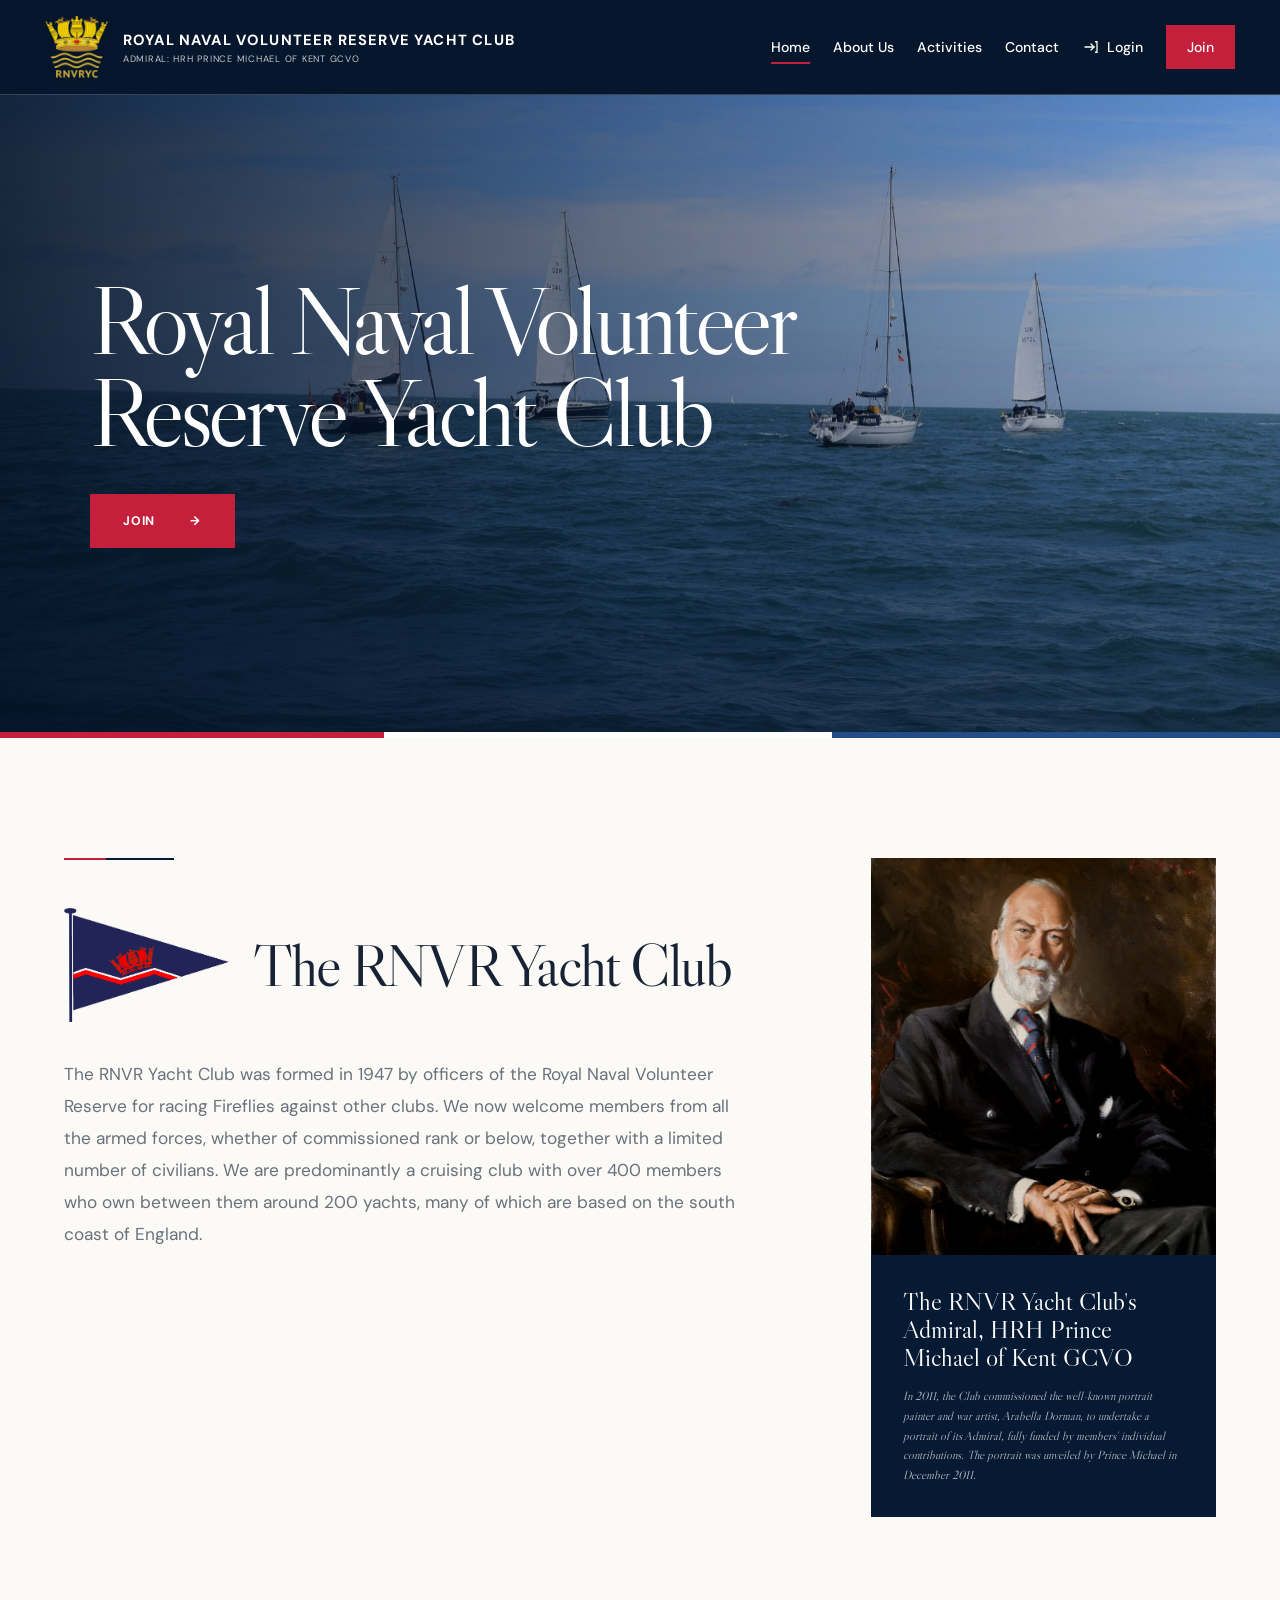
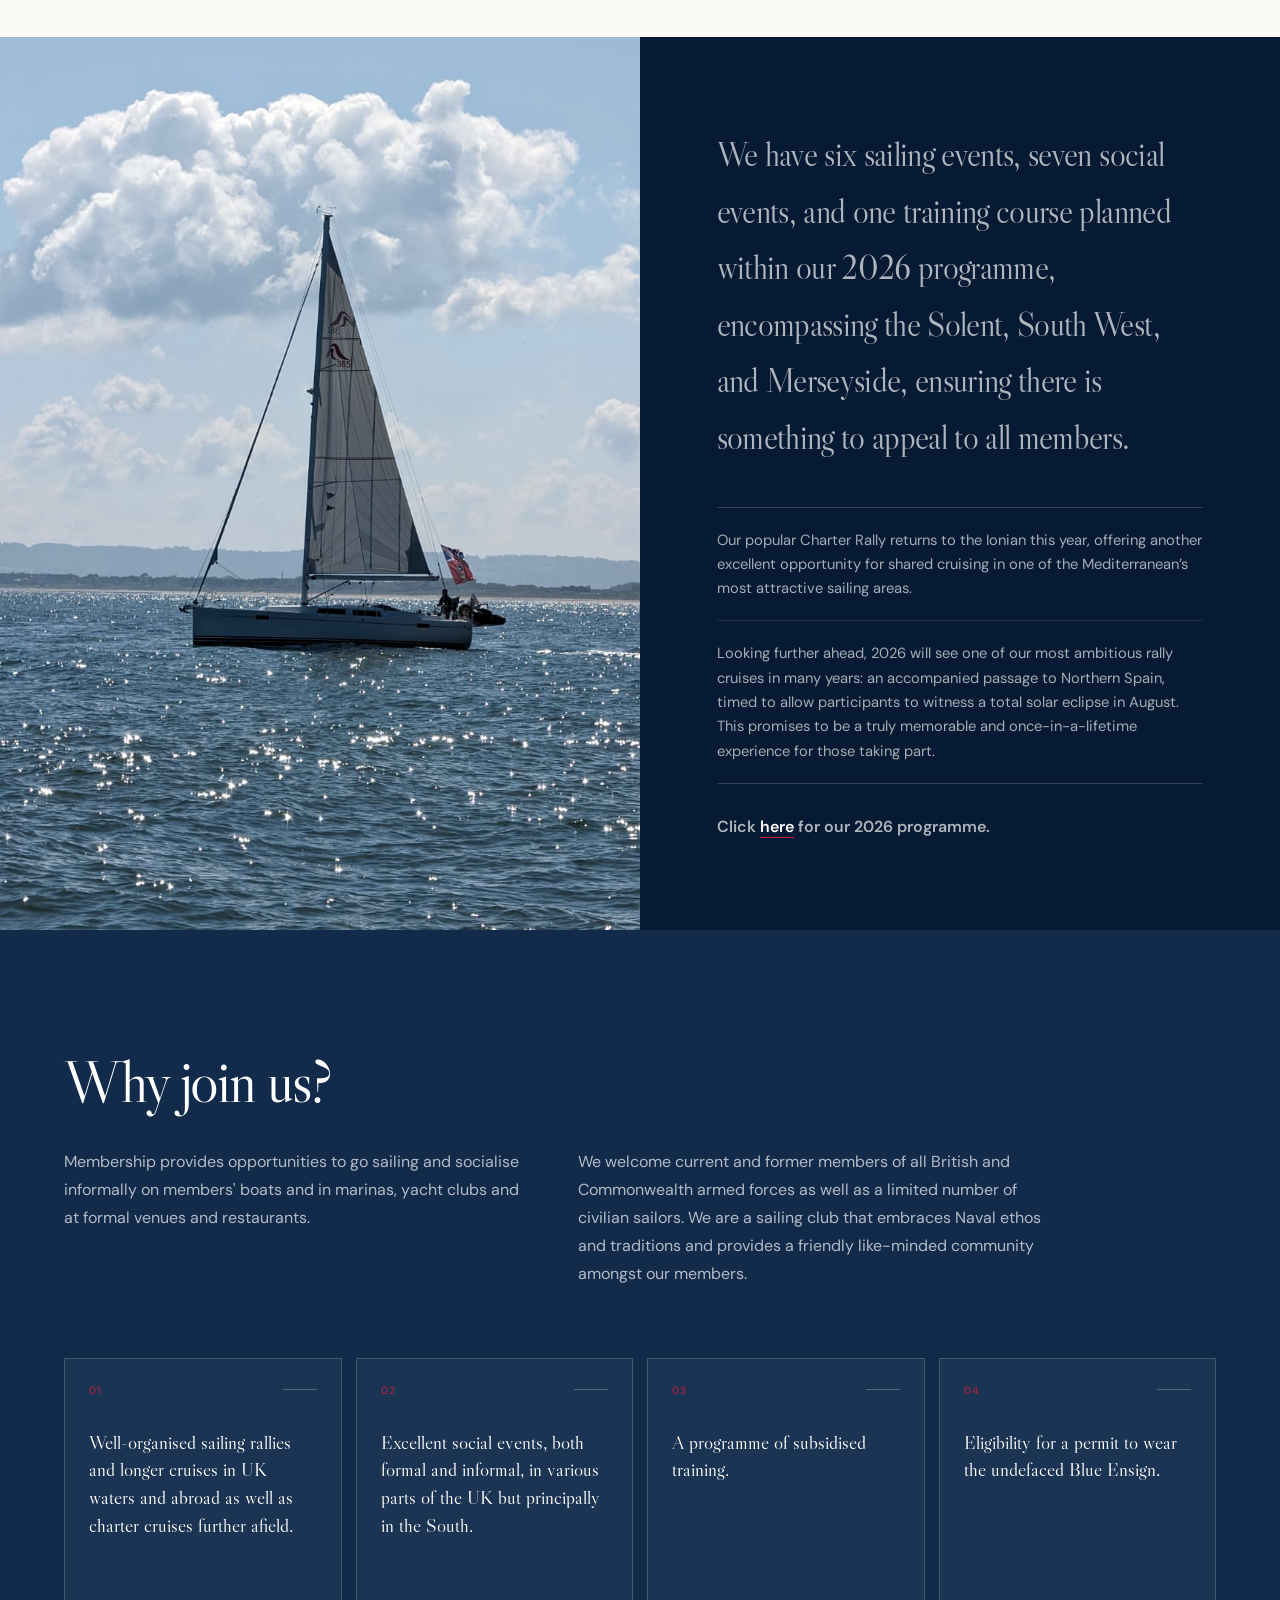
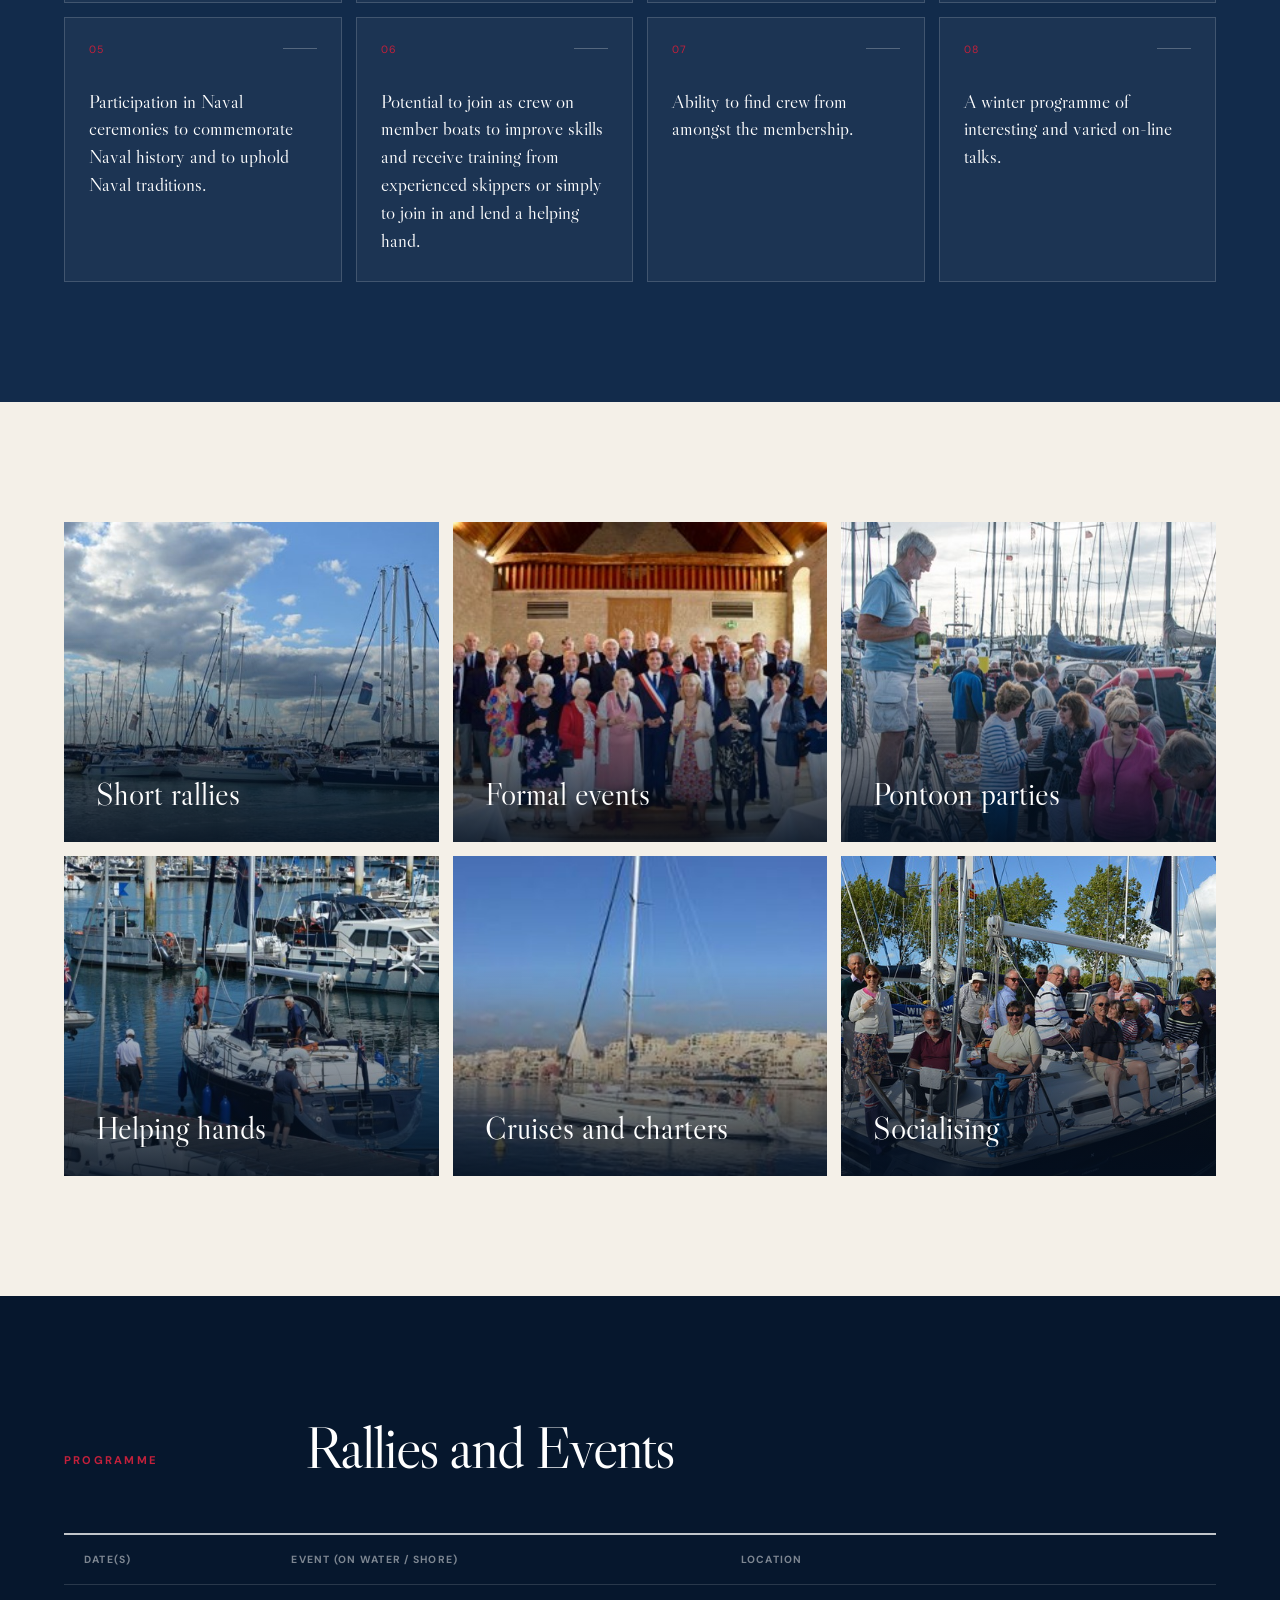
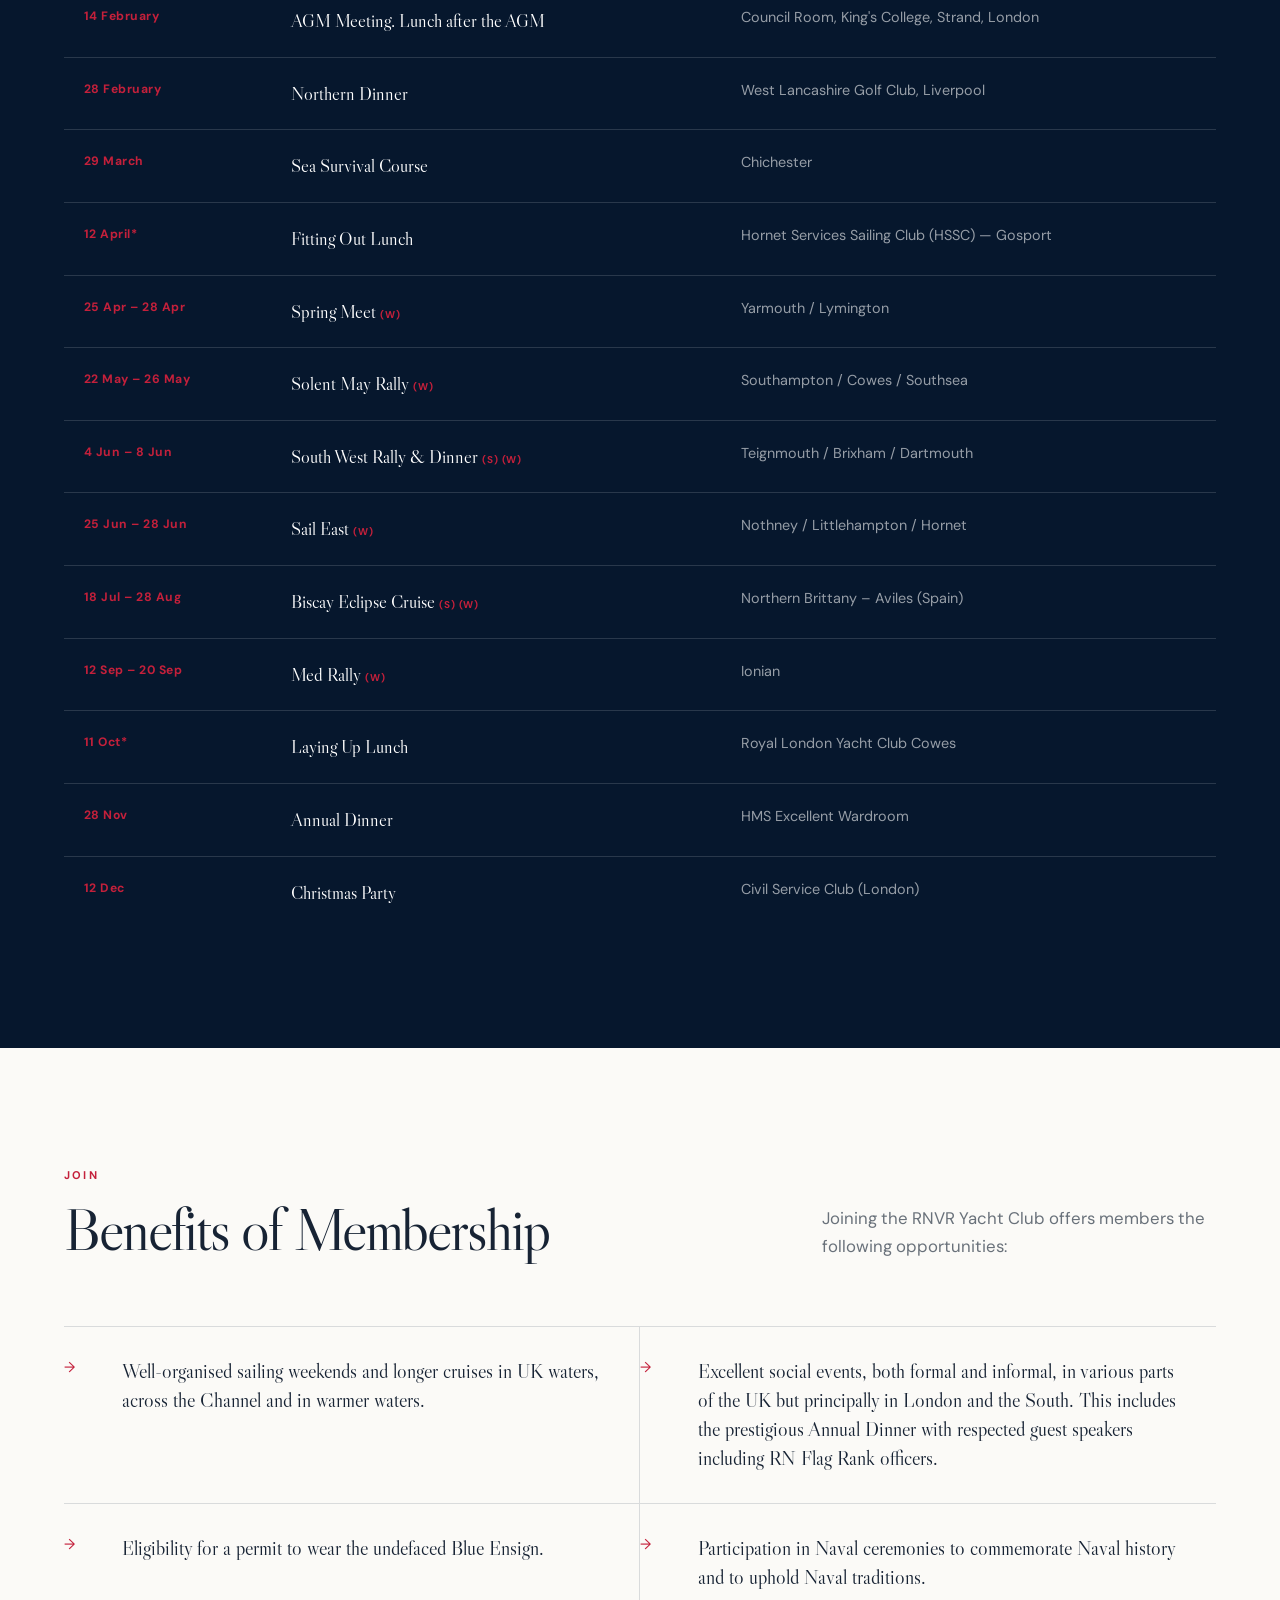
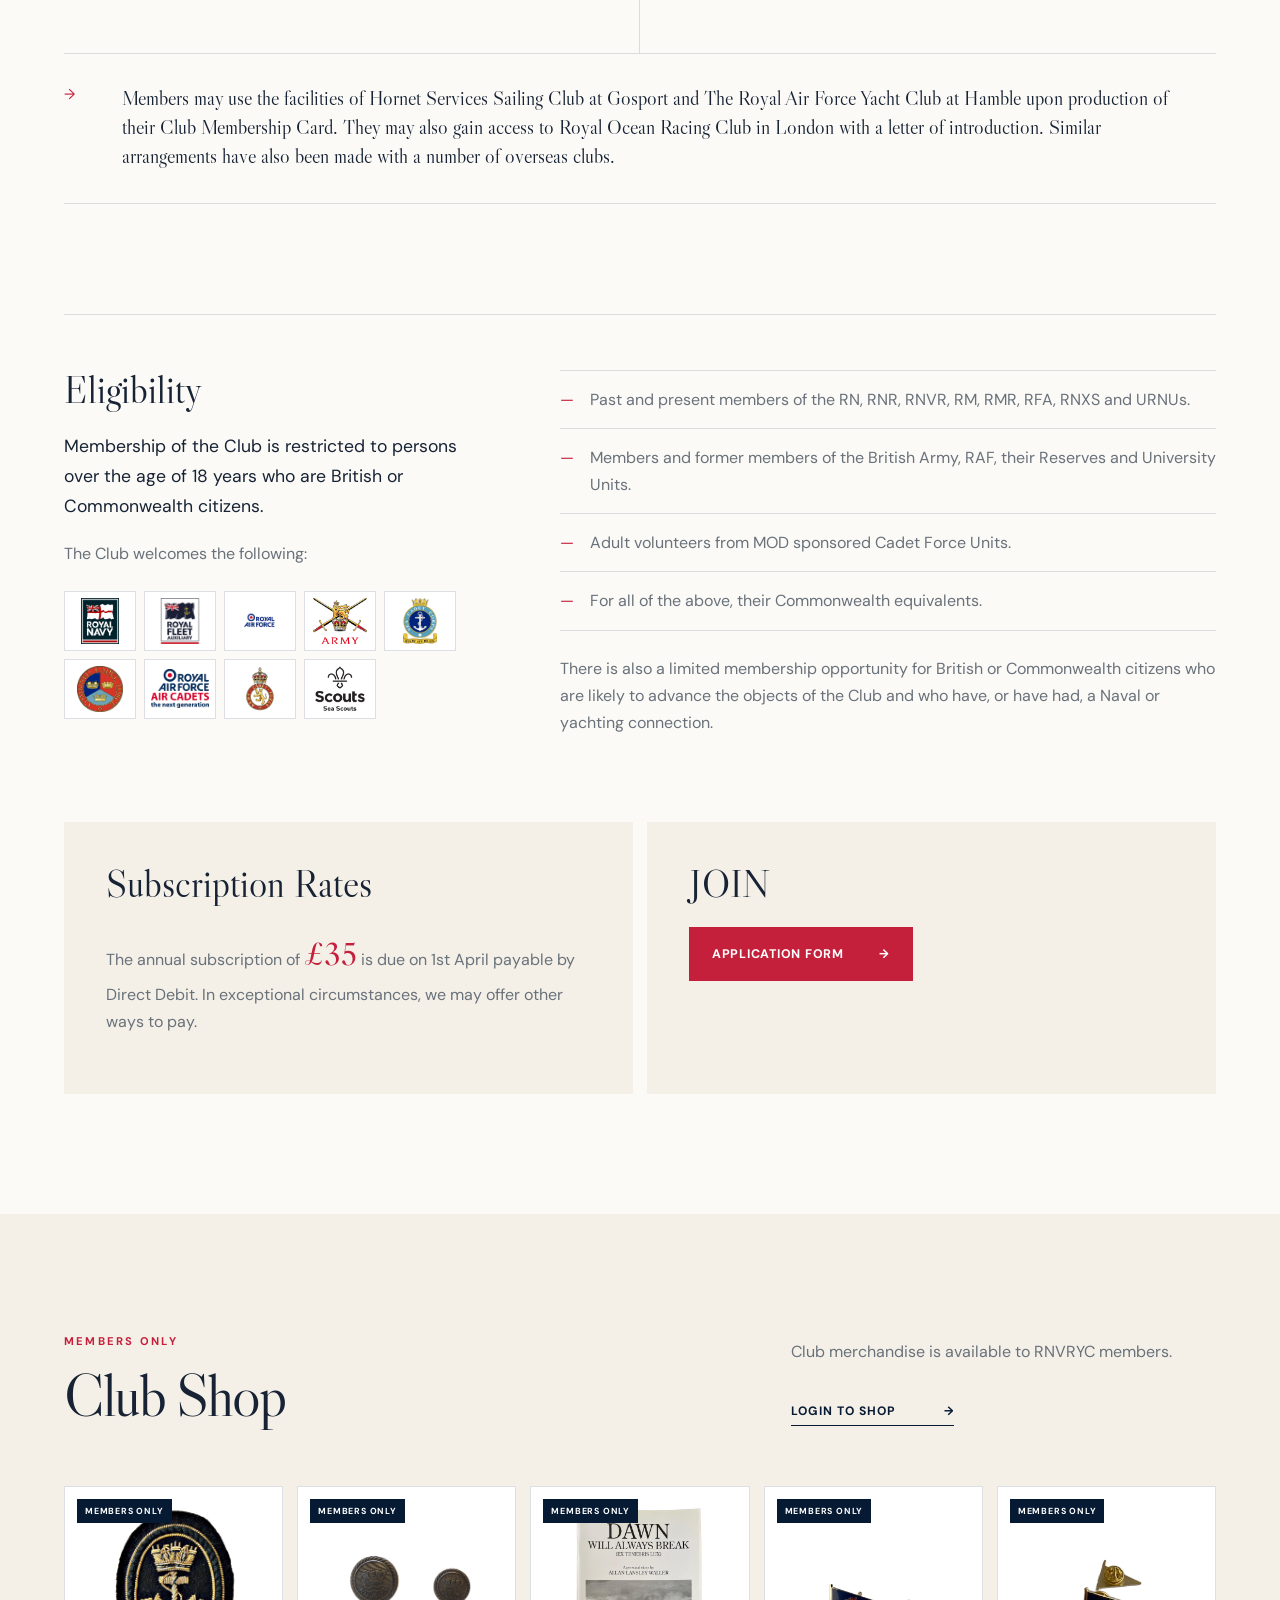
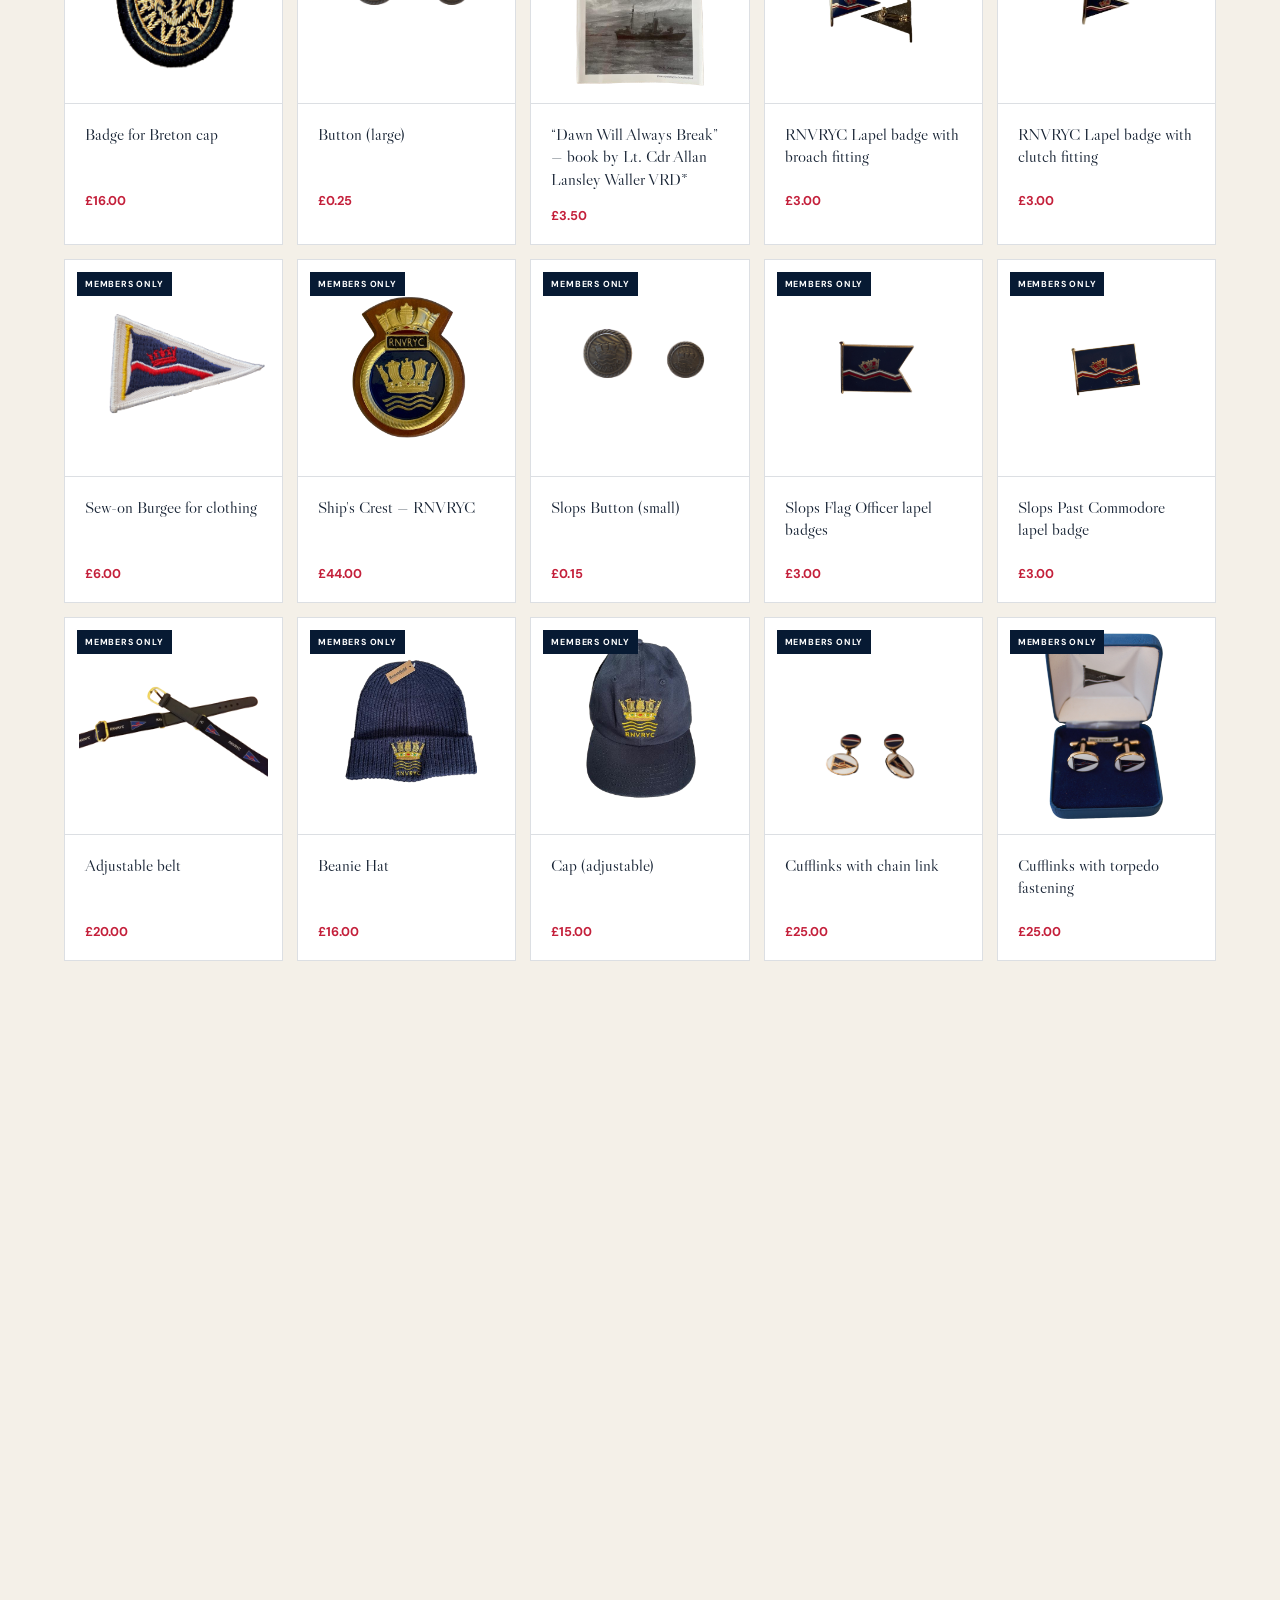
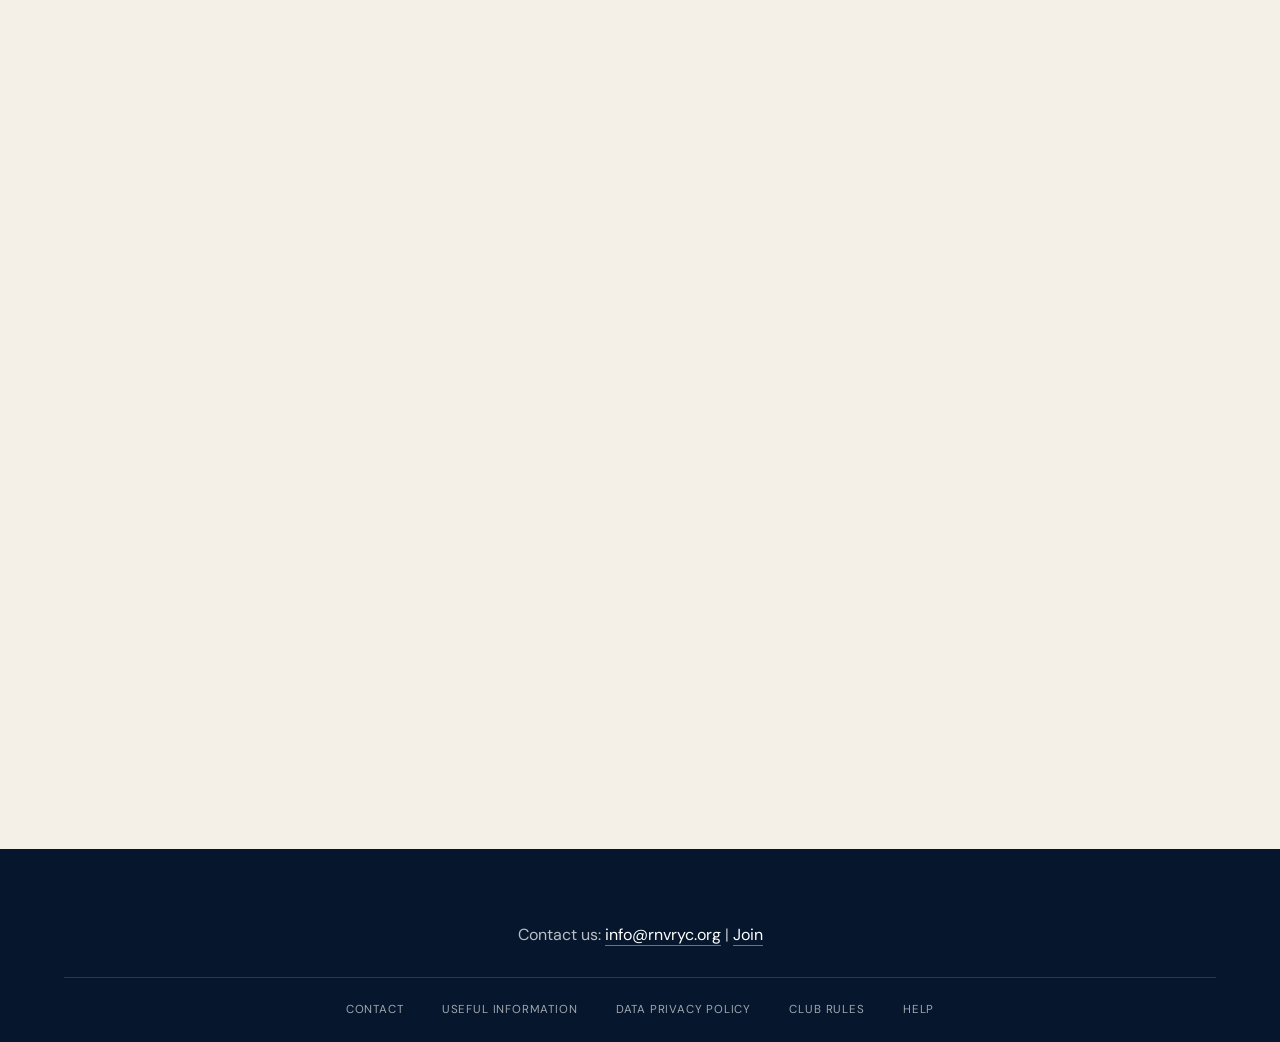
==== commit 4c6f36c3: "updates" ====
--- a/index.html
+++ b/index.html
@@ -45,22 +45,15 @@
 
   <main id="main">
     <section class="hero content-hero">
-      <img class="hero-image" src="assets/rallies.jpg" alt="RNVRYC yachts sailing together on open water">
+      <img class="hero-image" src="assets/53789321327_83017ff9c2_k.jpg" alt="RNVRYC yachts sailing together on open water">
       <div class="hero-overlay"></div>
       <div class="hero-content">
-        <h1>Royal Naval Volunteer<br><em>Reserve Yacht Club</em></h1>
+        <h1>Royal Naval Volunteer<br>Reserve Yacht Club</h1>
         <a class="button button-primary hero-cta" href="join.html">Join <span>→</span></a>
       </div>
     </section>
 
     <section class="intro section exact-intro">
-      <article class="admiral-feature">
-        <img src="assets/prince-michael-portrait.jpg" alt="Portrait of HRH Prince Michael of Kent GCVO">
-        <div>
-          <h3>The RNVR Yacht Club's Admiral, HRH Prince Michael of Kent GCVO</h3>
-          <p>In 2011, the Club commissioned the well-known portrait painter and war artist, Arabella Dorman, to undertake a portrait of its Admiral, fully funded by members' individual contributions. The portrait was unveiled by Prince Michael in December 2011.</p>
-        </div>
-      </article>
       <div class="club-overview">
         <div class="intro-rule" aria-hidden="true"></div>
         <div class="club-title-row">
@@ -69,11 +62,18 @@
         </div>
         <p>The RNVR Yacht Club was formed in 1947 by officers of the Royal Naval Volunteer Reserve for racing Fireflies against other clubs. We now welcome members from all the armed forces, whether of commissioned rank or below, together with a limited number of civilians. We are predominantly a cruising club with over 400 members who own between them around 200 yachts, many of which are based on the south coast of England.</p>
       </div>
+      <article class="admiral-feature">
+        <img src="assets/prince-michael-portrait.jpg" alt="Portrait of HRH Prince Michael of Kent GCVO">
+        <div>
+          <h3>The RNVR Yacht Club's Admiral, HRH Prince Michael of Kent GCVO</h3>
+          <p>In 2011, the Club commissioned the well-known portrait painter and war artist, Arabella Dorman, to undertake a portrait of its Admiral, fully funded by members' individual contributions. The portrait was unveiled by Prince Michael in December 2011.</p>
+        </div>
+      </article>
     </section>
 
     <section class="programme section">
       <div class="programme-image">
-        <img src="assets/cruises.jpg" alt="RNVRYC members cruising together">
+        <img src="assets/53790476278_5a47844d65_h.jpg" alt="RNVRYC yacht sailing under bright skies">
       </div>
       <div class="programme-content">
         <p class="programme-lead">We have six sailing events, seven social events, and one training course planned within our 2026 programme, encompassing the Solent, South West, and Merseyside, ensuring there is something to appeal to all members.</p>
--- a/styles.css
+++ b/styles.css
@@ -90,7 +90,7 @@
 .section-label::after { content: ""; width: 60px; height: 1px; background: var(--line); }
 .section-label.light { color: rgba(255,255,255,.55); }
 .section-label.light::after { background: rgba(255,255,255,.25); }
-.exact-intro { position: relative; display: grid; grid-template-columns: .65fr 1.35fr; gap: clamp(3rem, 7vw, 7rem); align-items: start; background: var(--paper); }
+.exact-intro { position: relative; display: grid; grid-template-columns: 1.35fr .65fr; gap: clamp(3rem, 7vw, 7rem); align-items: start; background: var(--paper); }
 .exact-intro .intro-rule { width: 110px; height: 2px; margin-bottom: 3rem; background: linear-gradient(90deg, var(--red) 0 38%, var(--navy) 38% 100%); }
 .club-title-row { display: flex; align-items: center; gap: 1.5rem; margin-bottom: 2.3rem; }
 .club-overview h2 { max-width: 600px; margin: 0; }
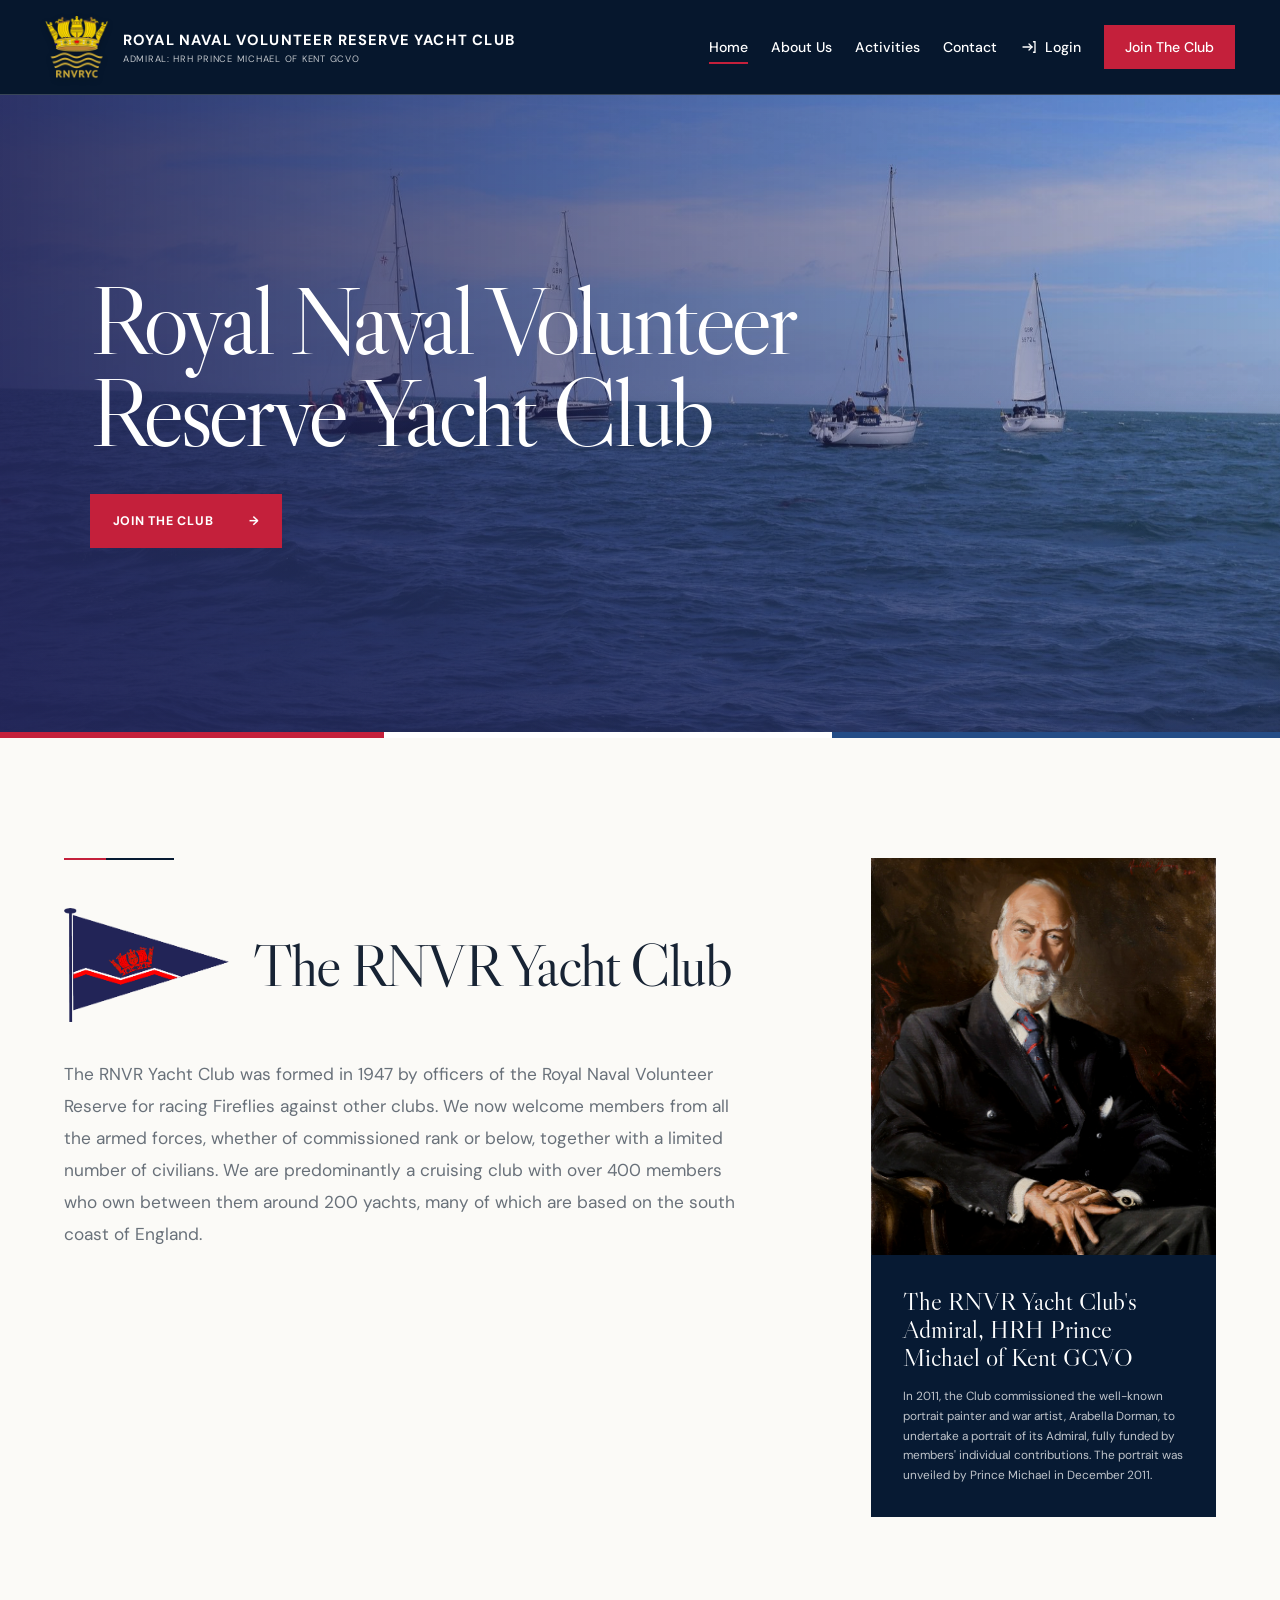
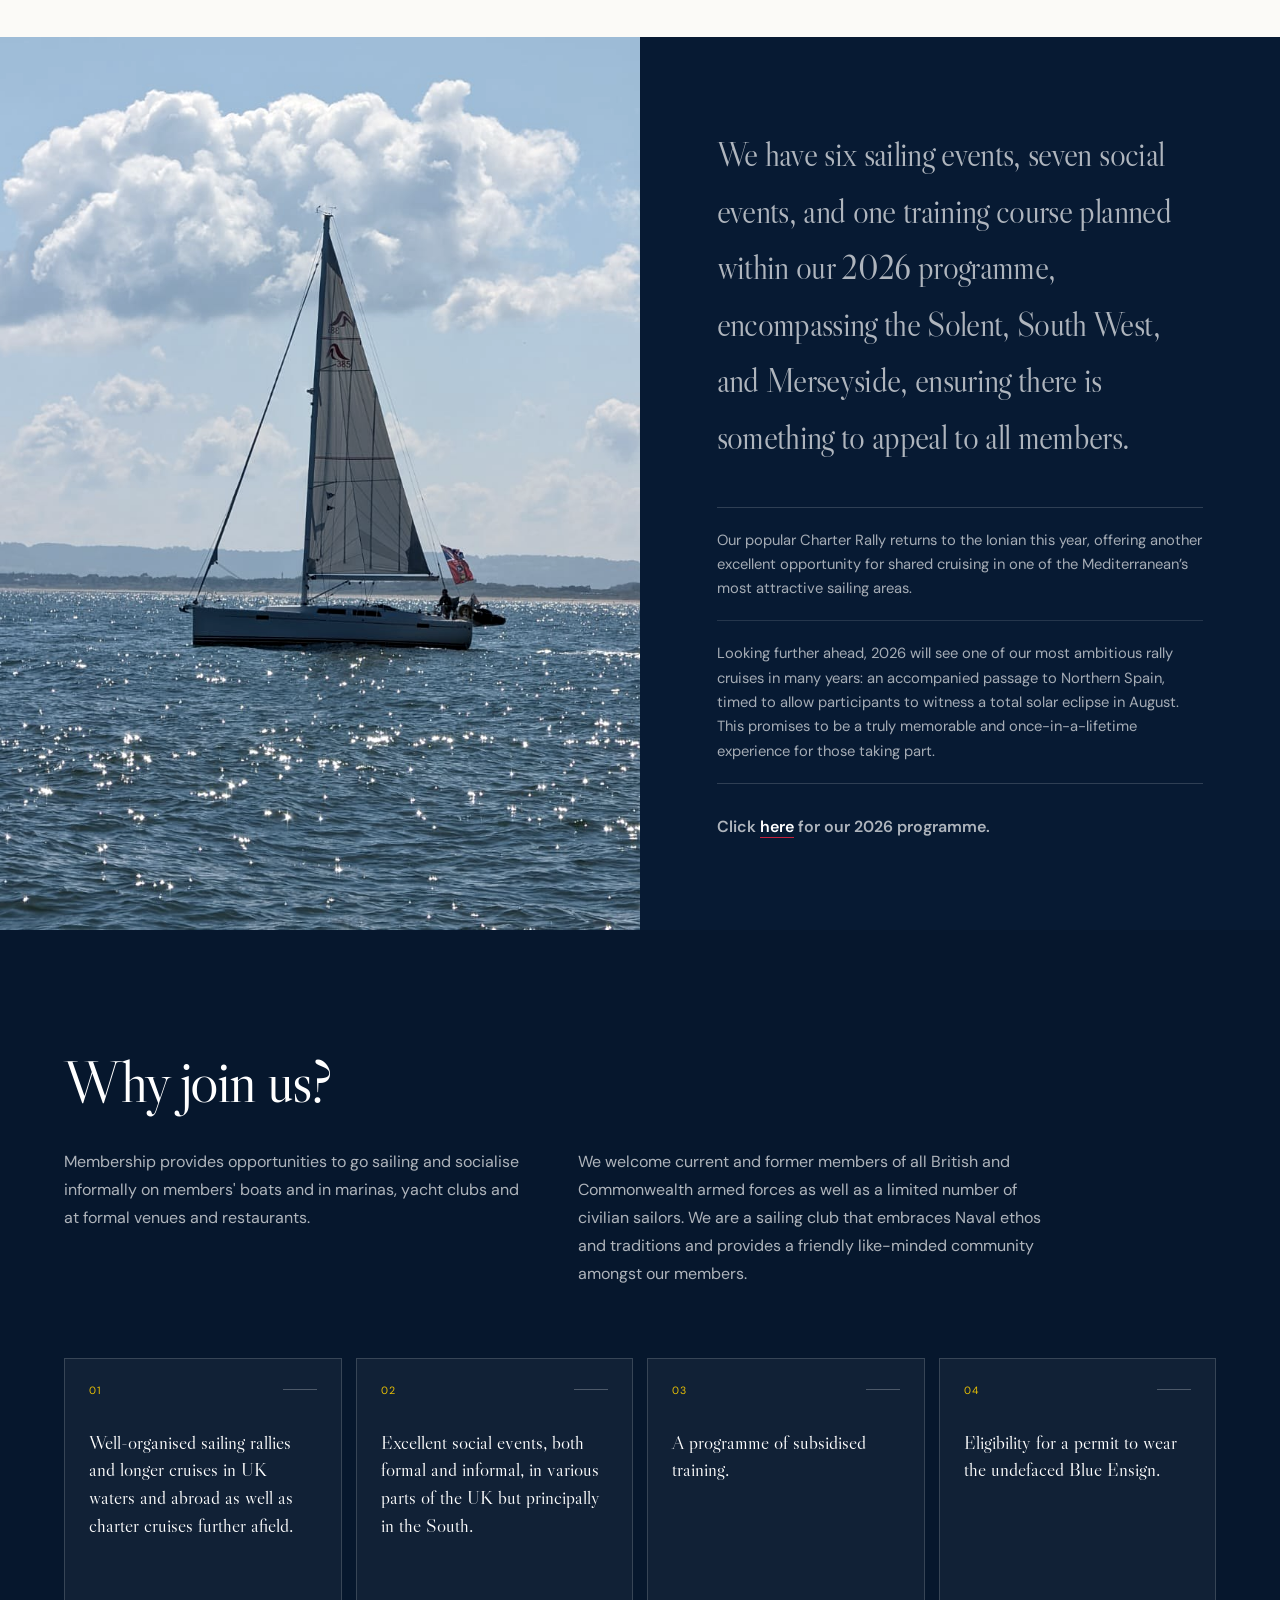
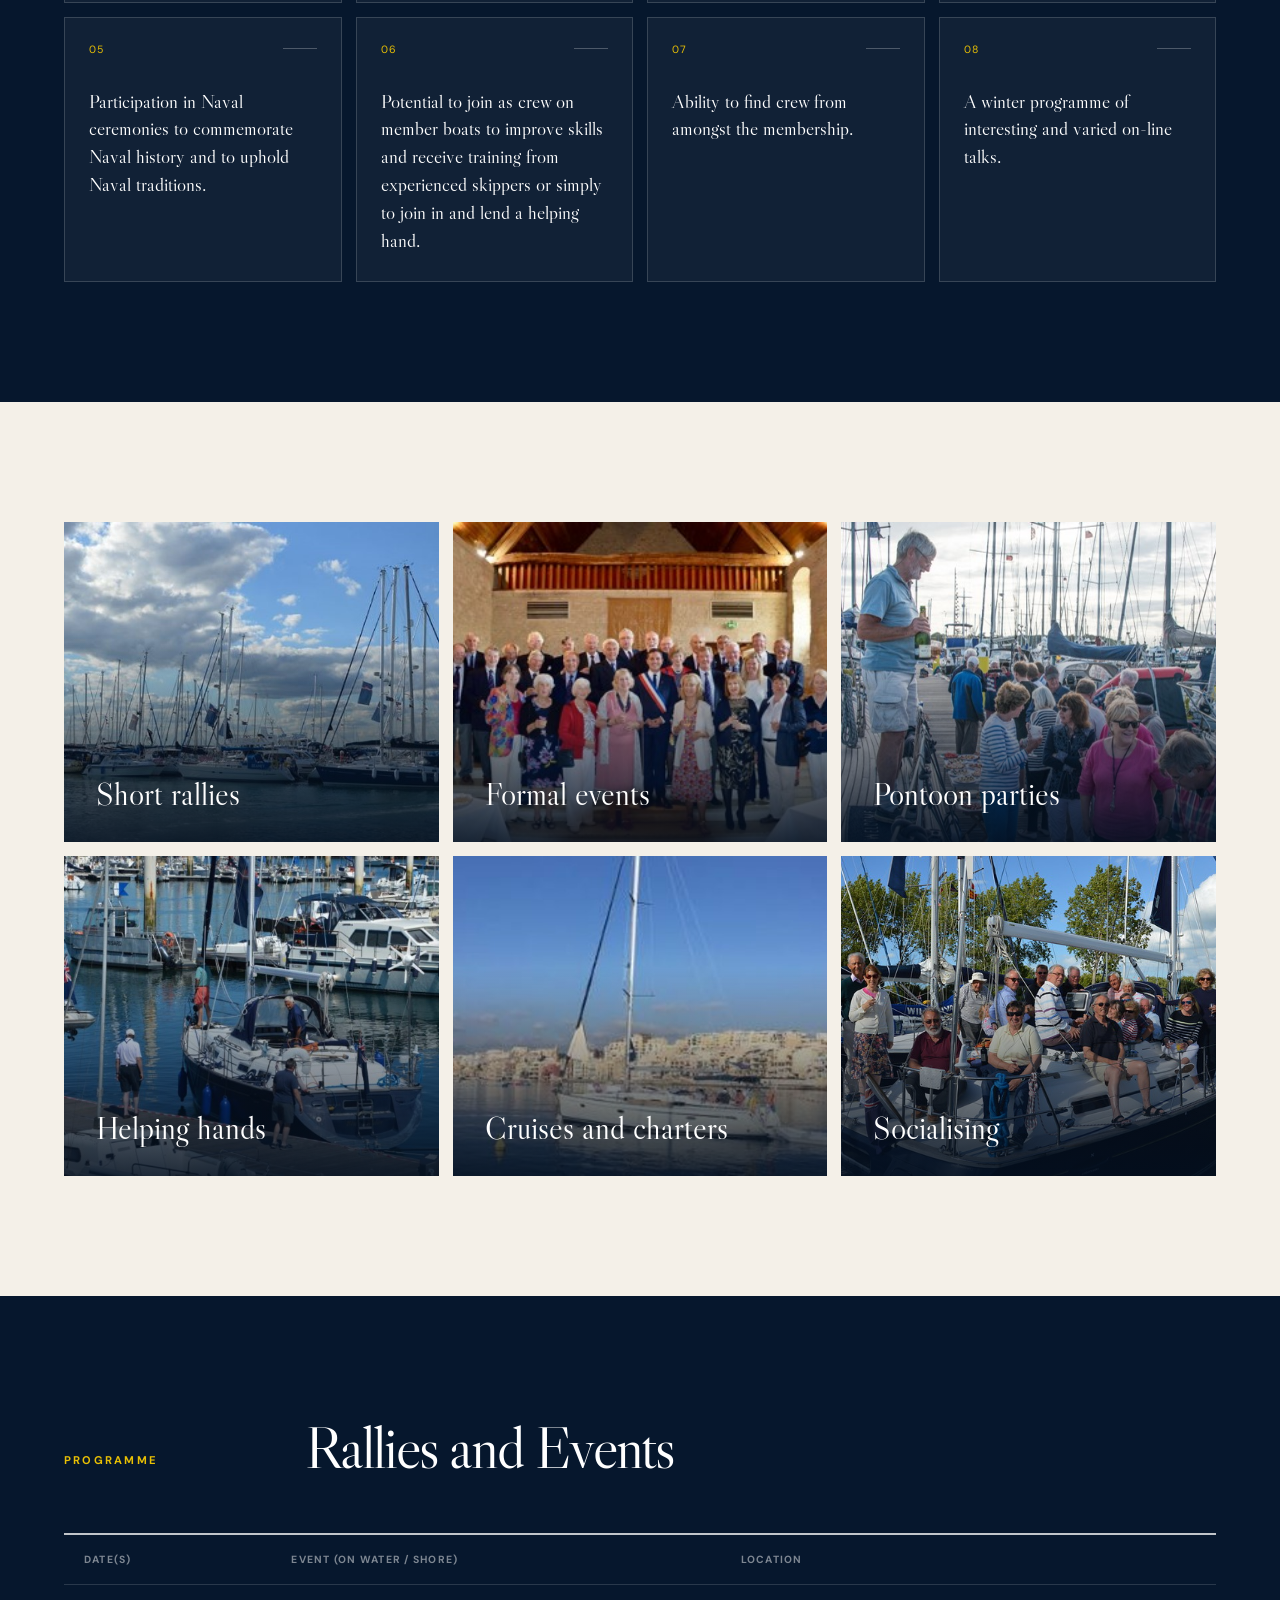
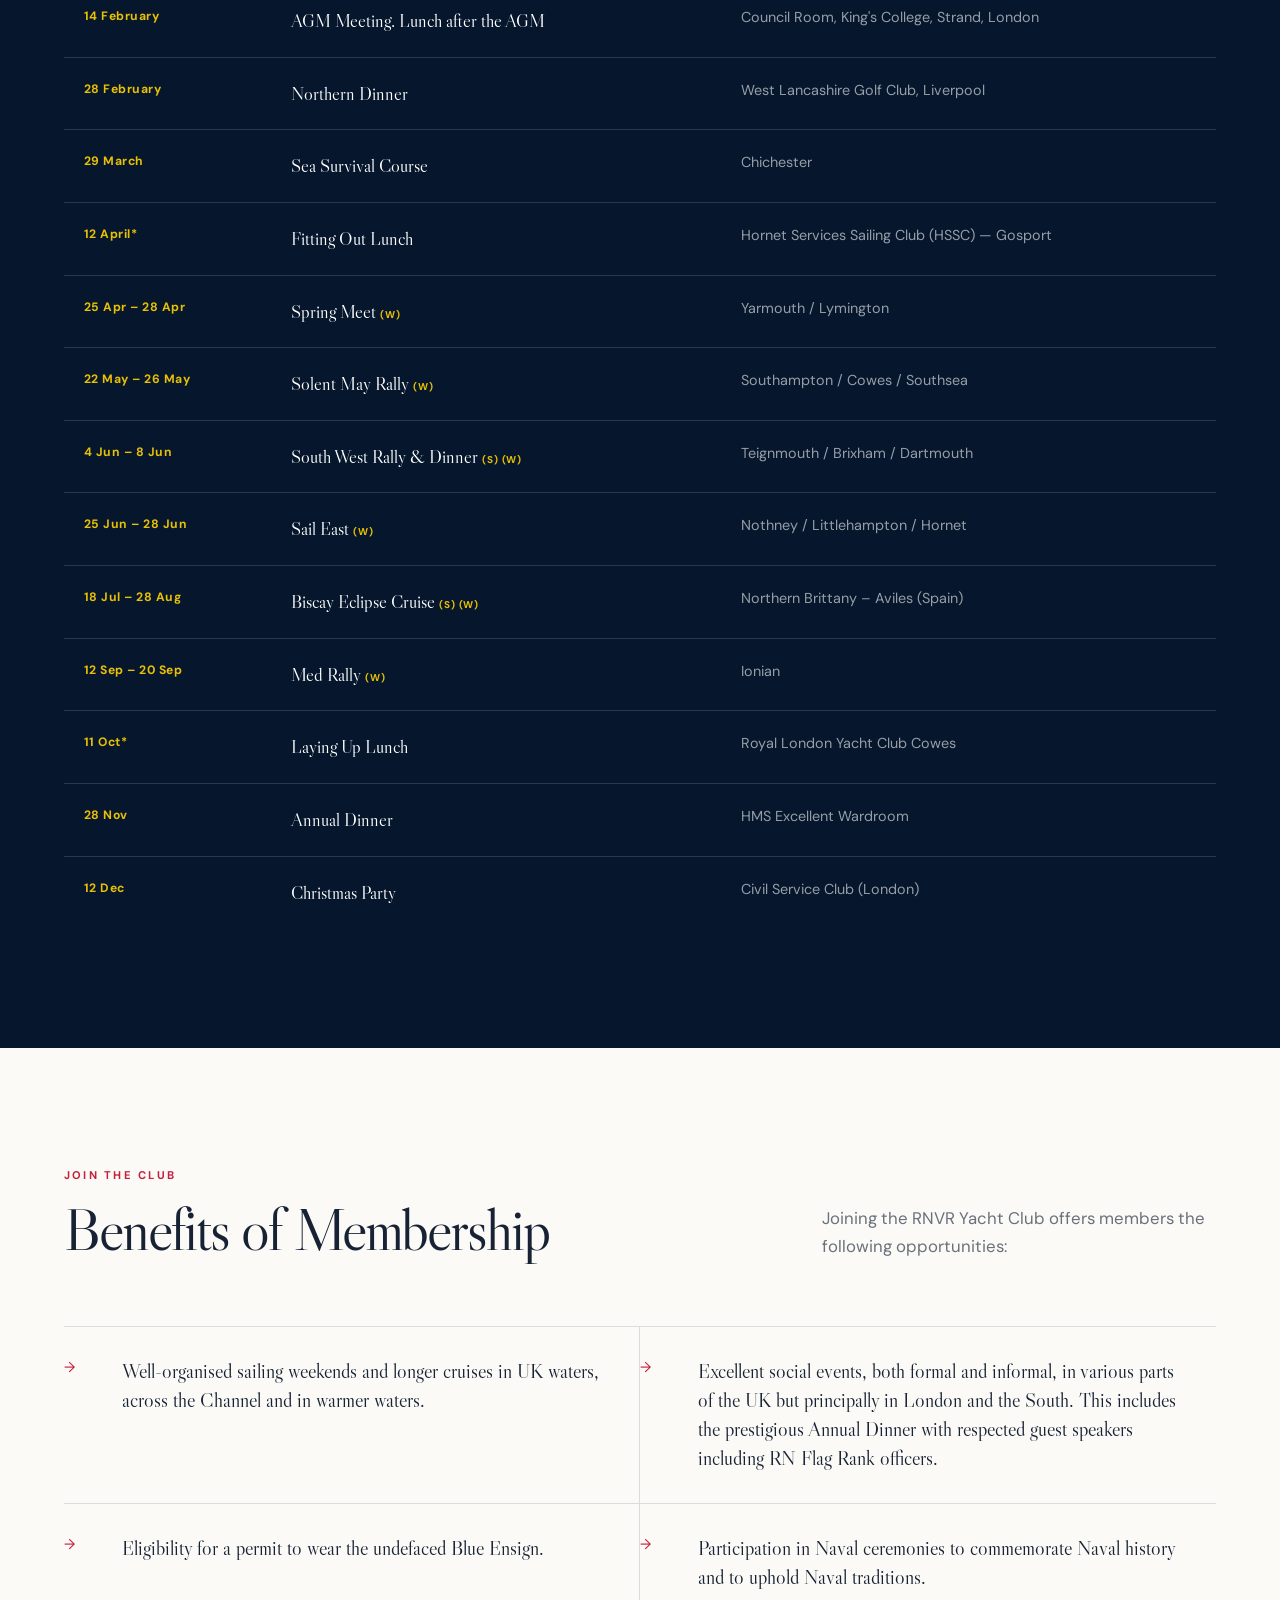
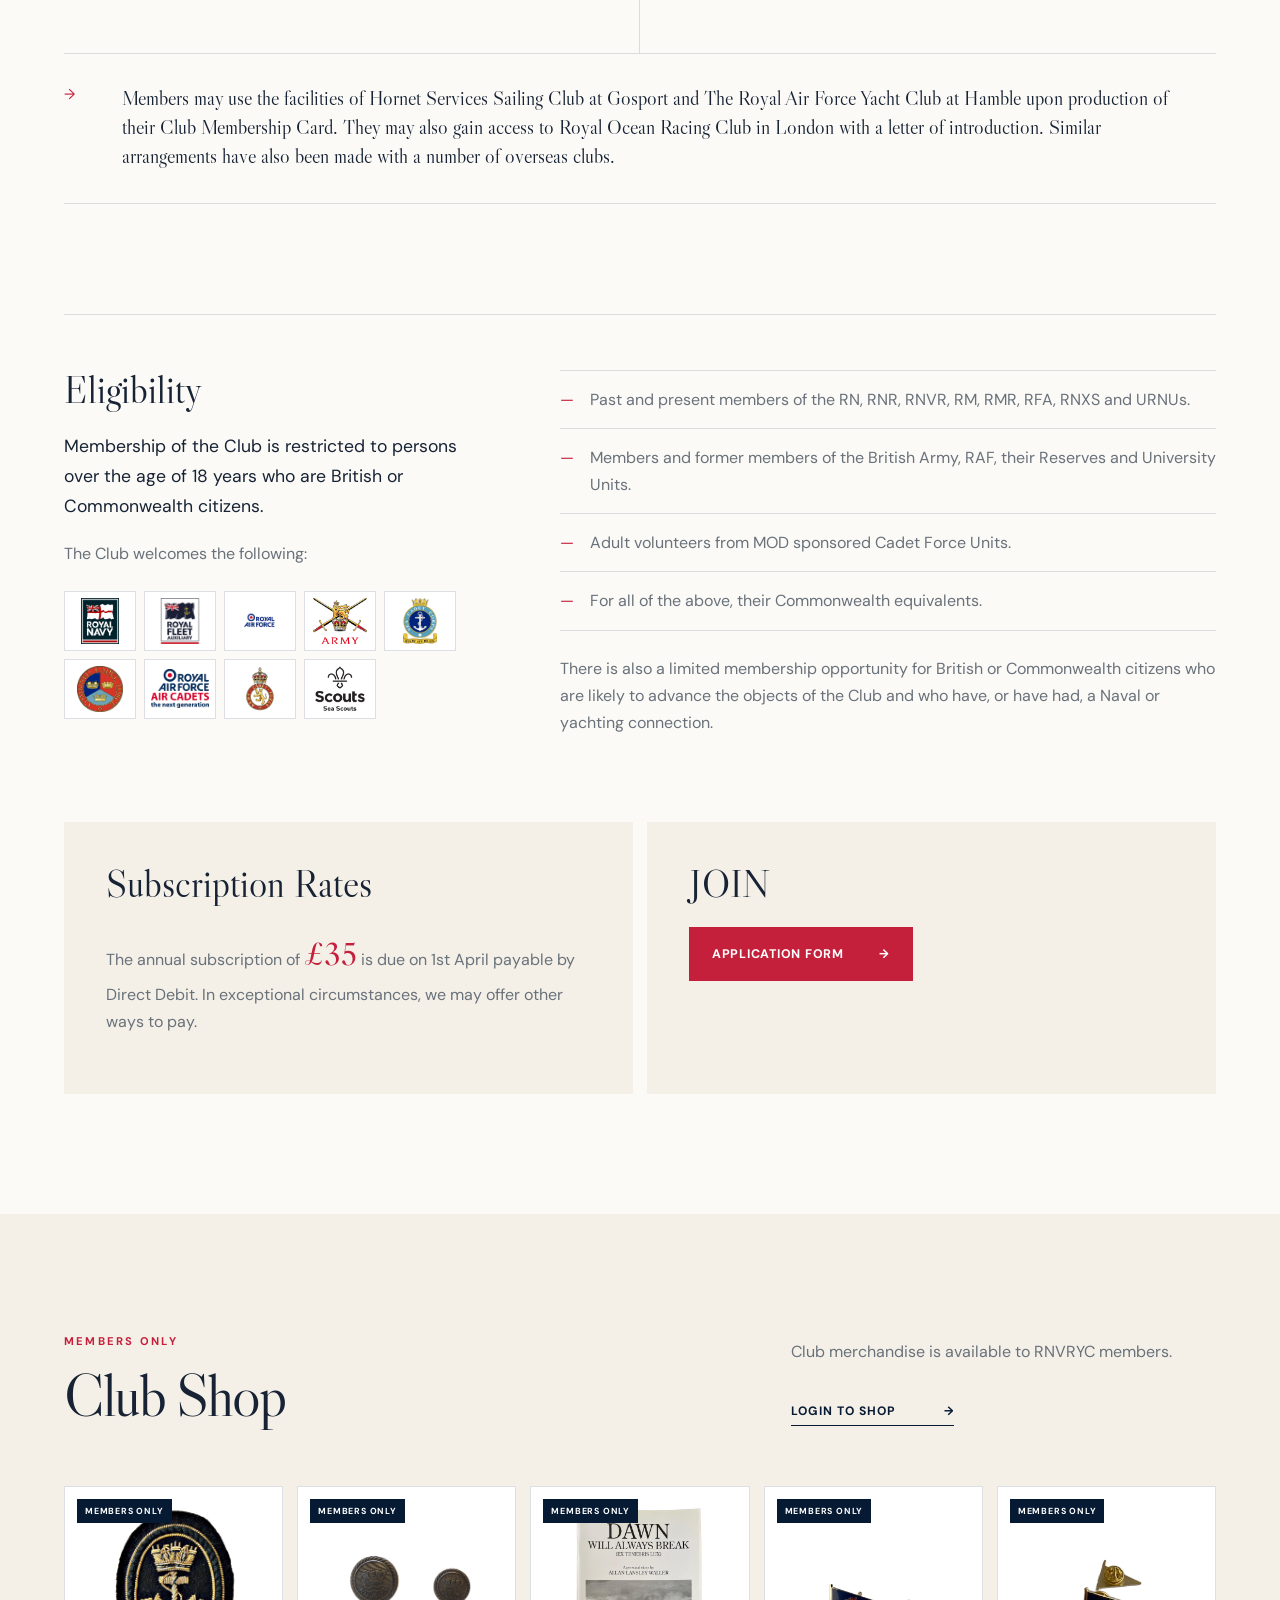
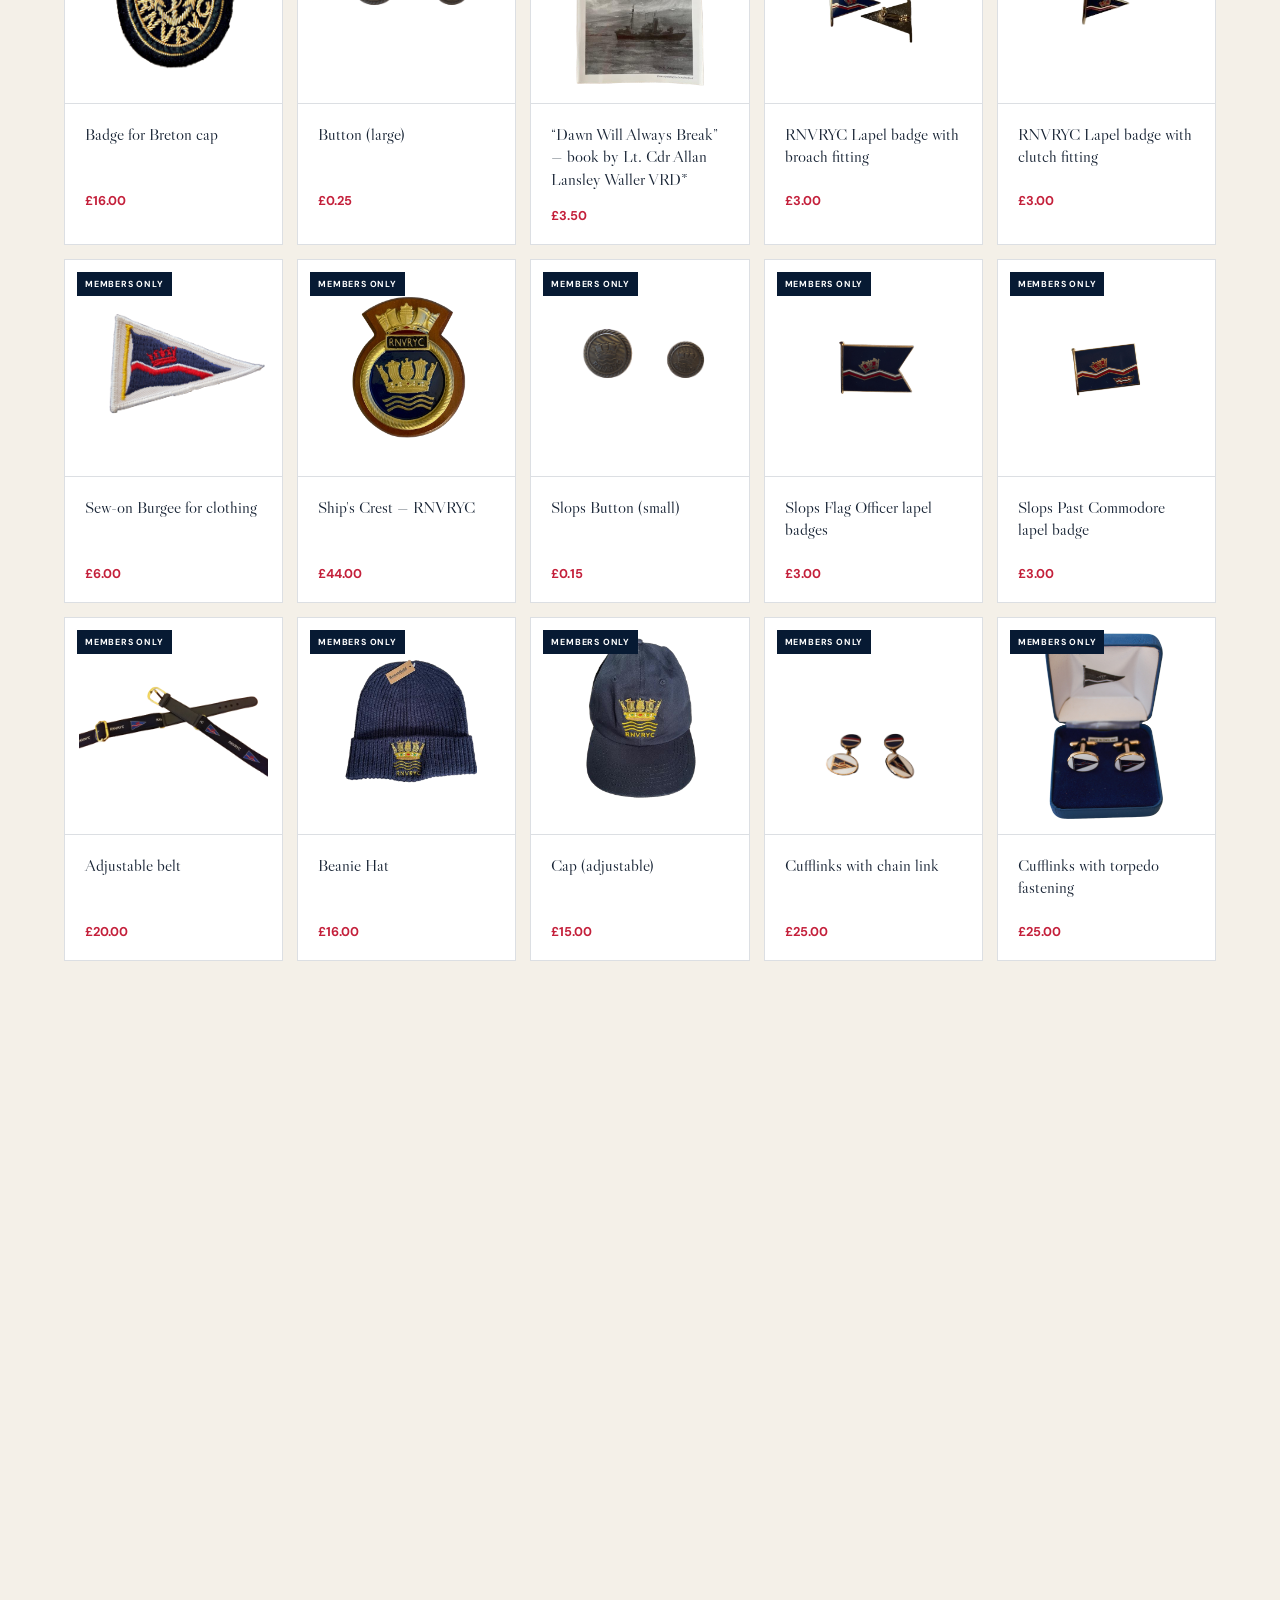
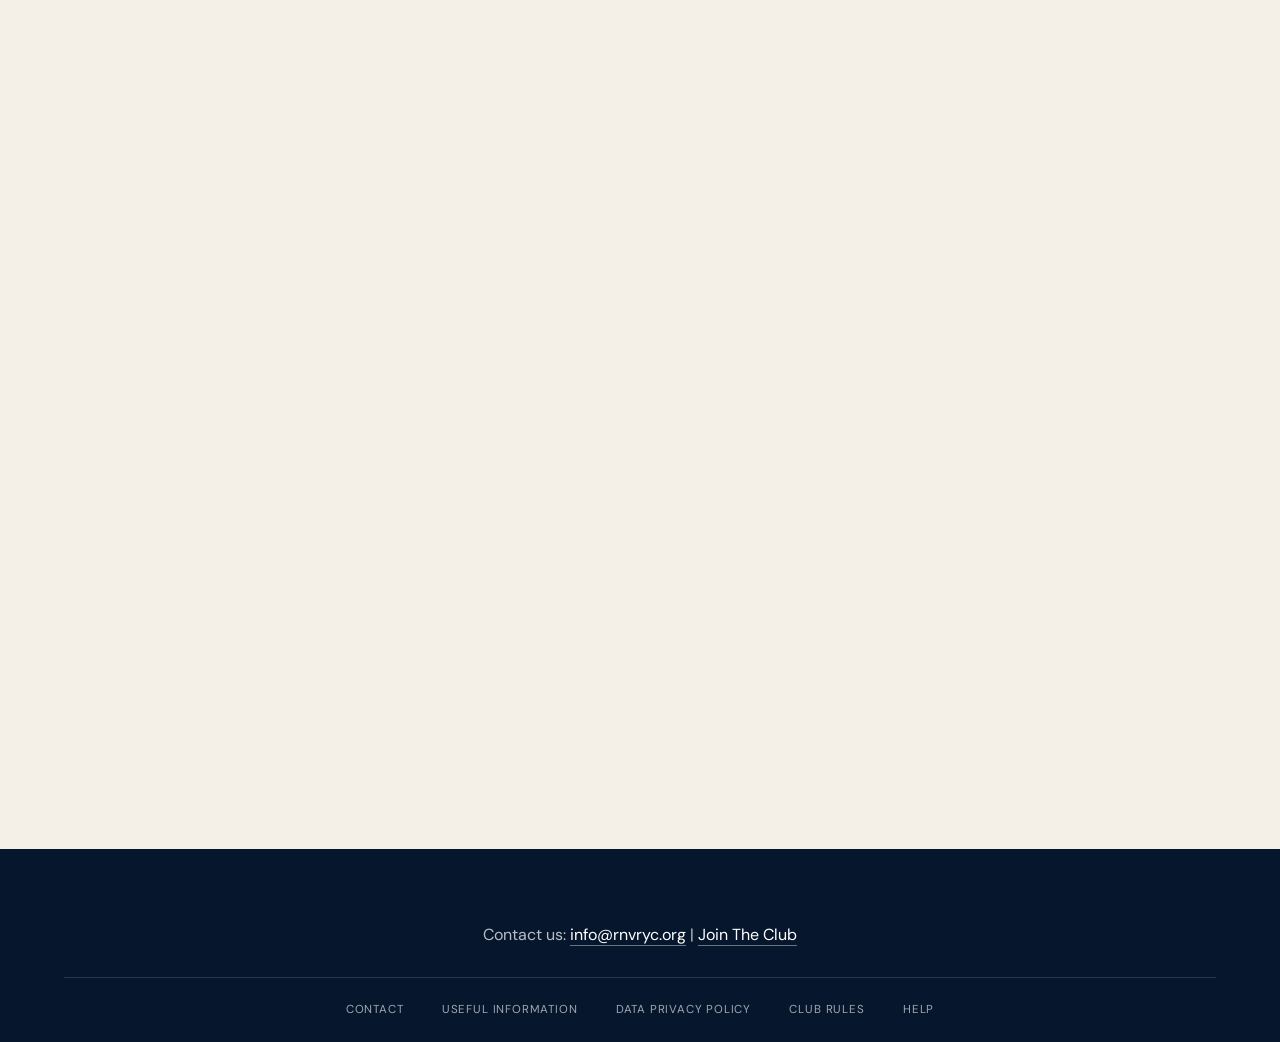
==== commit b8d955fc: "updates" ====
--- a/index.html
+++ b/index.html
@@ -9,7 +9,7 @@
   <link rel="preconnect" href="https://fonts.googleapis.com">
   <link rel="preconnect" href="https://fonts.gstatic.com" crossorigin>
   <link href="https://fonts.googleapis.com/css2?family=DM+Sans:wght@400;500;600;700&amp;family=Libre+Caslon+Display&amp;display=swap" rel="stylesheet">
-  <link rel="stylesheet" href="styles.css">
+  <link rel="stylesheet" href="styles.css?v=20260710-revert-red">
 </head>
 <body>
   <a class="skip-link" href="#main">Skip to content</a>
@@ -38,7 +38,7 @@
           </svg>
           <span>Login</span>
         </a>
-        <a class="nav-join" href="join.html">Join</a>
+        <a class="nav-join" href="join.html">Join The Club</a>
       </nav>
     </div>
   </header>
@@ -49,7 +49,7 @@
       <div class="hero-overlay"></div>
       <div class="hero-content">
         <h1>Royal Naval Volunteer<br>Reserve Yacht Club</h1>
-        <a class="button button-primary hero-cta" href="join.html">Join <span>→</span></a>
+        <a class="button button-primary hero-cta" href="join.html">Join The Club <span>→</span></a>
       </div>
     </section>
 
@@ -81,7 +81,7 @@
           <p>Our popular Charter Rally returns to the Ionian this year, offering another excellent opportunity for shared cruising in one of the Mediterranean’s most attractive sailing areas.</p>
           <p>Looking further ahead, 2026 will see one of our most ambitious rally cruises in many years: an accompanied passage to Northern Spain, timed to allow participants to witness a total solar eclipse in August. This promises to be a truly memorable and once-in-a-lifetime experience for those taking part.</p>
         </div>
-        <p class="programme-link">Click <a class="inline-link" href="https://www.rnvryc.org/programme">here</a> for our 2026 programme.</p>
+        <p class="programme-link">Click <a class="inline-link" href="https://garygfletcher.github.io/rnvryc/activities.html">here</a> for our 2026 programme.</p>
       </div>
     </section>
 
@@ -154,7 +154,7 @@
     <section id="join" class="join-now section">
       <div class="join-heading">
         <div>
-          <p class="join-label">Join</p>
+          <p class="join-label">Join The Club</p>
           <h2>Benefits of Membership</h2>
         </div>
         <p>Joining the RNVR Yacht Club offers members the following opportunities:</p>
@@ -344,7 +344,7 @@
   </main>
 
   <footer>
-    <p class="exact-contact">Contact us: <a href="mailto:info@rnvryc.org">info@rnvryc.org</a> | <a href="join.html">Join</a></p>
+    <p class="exact-contact">Contact us: <a href="mailto:info@rnvryc.org">info@rnvryc.org</a> | <a href="join.html">Join The Club</a></p>
     <nav class="footer-nav" aria-label="Footer navigation">
       <a href="contact.html">Contact</a>
       <a href="useful-information.html">Useful information</a>
--- a/styles.css
+++ b/styles.css
@@ -3,6 +3,7 @@
   --navy-2: #0d294d;
   --brand-blue: #06172d;
   --red: #c4203b;
+  --gold: #e9c004;
   --cream: #f4f0e8;
   --paper: #fbfaf7;
   --ink: #172334;
@@ -39,13 +40,13 @@
 .dropdown a:hover { background: var(--cream); }
 .nav-group:hover .dropdown, .nav-group:focus-within .dropdown, .nav-group.open .dropdown { opacity: 1; visibility: visible; transform: none; }
 .nav-join { padding: 12px 20px !important; border: 1px solid var(--red) !important; background: var(--red) !important; }
-.nav-join:hover { border-color: #a9142d !important; background: #a9142d !important; }
+.nav-join:hover { border-color: #d60000 !important; background: #d60000 !important; }
 .member-link { opacity: 1; }
 .menu-toggle { display: none; border: 0; background: none; color: white; }
 
 .hero { position: relative; min-height: 780px; height: 94vh; color: white; overflow: hidden; background: var(--navy); }
 .hero-image { position: absolute; inset: 0; height: 100%; object-fit: cover; object-position: center; transform: scale(1.03); }
-.hero-overlay { position: absolute; inset: 0; background: linear-gradient(90deg, rgba(3,17,36,.88) 0%, rgba(4,19,40,.53) 48%, rgba(5,20,40,.18) 100%), linear-gradient(0deg, rgba(4,18,38,.52), transparent 48%); }
+.hero-overlay { position: absolute; inset: 0; background: linear-gradient(90deg, rgba(34,36,87,.9) 0%, rgba(34,36,87,.55) 48%, rgba(34,36,87,.18) 100%), linear-gradient(0deg, rgba(34,36,87,.52), transparent 48%); }
 .hero::after { content: ""; position: absolute; bottom: 0; left: 0; width: 100%; height: 6px; background: linear-gradient(90deg, var(--red) 0 30%, white 30% 65%, #244c86 65%); }
 .hero-content { position: relative; z-index: 2; max-width: 1440px; height: 100%; margin: auto; padding: 185px 7vw 100px; display: flex; flex-direction: column; justify-content: center; align-items: flex-start; }
 .eyebrow, .kicker { margin: 0 0 1.1rem; color: var(--red); font-size: .73rem; font-weight: 700; letter-spacing: .2em; text-transform: uppercase; }
@@ -78,7 +79,7 @@
 .hero-actions { display: flex; gap: 12px; flex-wrap: wrap; }
 .button { display: inline-flex; align-items: center; justify-content: center; gap: 2.2rem; min-height: 54px; padding: 0 23px; font-size: .78rem; font-weight: 700; letter-spacing: .06em; text-transform: uppercase; transition: .25s; }
 .button-primary { background: var(--red); color: white; }
-.button-primary:hover { background: #a9142d; transform: translateY(-2px); }
+.button-primary:hover { background: #d60000; transform: translateY(-2px); }
 .button-ghost { color: white; border: 1px solid rgba(255,255,255,.52); }
 .button-ghost:hover { background: white; color: var(--navy); }
 .scroll-cue { position: absolute; z-index: 2; right: 4vw; bottom: 45px; display: flex; flex-direction: column; align-items: center; gap: 9px; text-transform: uppercase; font-size: .62rem; letter-spacing: .22em; }
@@ -89,6 +90,7 @@
 .section-label span { color: var(--red); }
 .section-label::after { content: ""; width: 60px; height: 1px; background: var(--line); }
 .section-label.light { color: rgba(255,255,255,.55); }
+.section-label.light span { color: var(--gold); }
 .section-label.light::after { background: rgba(255,255,255,.25); }
 .exact-intro { position: relative; display: grid; grid-template-columns: 1.35fr .65fr; gap: clamp(3rem, 7vw, 7rem); align-items: start; background: var(--paper); }
 .exact-intro .intro-rule { width: 110px; height: 2px; margin-bottom: 3rem; background: linear-gradient(90deg, var(--red) 0 38%, var(--navy) 38% 100%); }
@@ -100,7 +102,7 @@
 .admiral-feature img { width: 100%; aspect-ratio: 4 / 4.6; object-fit: cover; object-position: center 22%; }
 .admiral-feature > div { padding: clamp(1.5rem, 2.5vw, 2.25rem); }
 .admiral-feature h3 { margin: 0 0 1rem; font-family: var(--serif); font-size: clamp(1.45rem, 2vw, 2rem); font-weight: 400; line-height: 1.1; }
-.admiral-feature p { margin: 0; color: rgba(255,255,255,.68); font-family: var(--serif); font-size: .74rem; font-style: italic; line-height: 1.65; }
+.admiral-feature p { margin: 0; color: rgba(255,255,255,.74); font-family: var(--sans); font-size: .74rem; line-height: 1.65; }
 .intro-grid { display: grid; grid-template-columns: 1.1fr .9fr; gap: clamp(3rem, 8vw, 8rem); }
 h2 { margin: 0; font-family: var(--serif); font-size: clamp(2.8rem, 4.7vw, 5rem); font-weight: 400; line-height: 1.04; letter-spacing: -.035em; }
 .intro-copy { padding-top: 2.1rem; color: var(--muted); font-size: 1rem; line-height: 1.8; }
@@ -146,26 +148,26 @@
 .experience-card::after { content: ""; position: absolute; inset: 0; background: linear-gradient(0deg, rgba(3,15,31,.88), transparent 65%); }
 .experience-card:hover img { transform: scale(1.04); }
 .experience-card > div { position: absolute; z-index: 2; left: 32px; right: 28px; bottom: 28px; }
-.experience-card p { margin: 0 0 7px; color: #e5b4bc; font-size: .65rem; font-weight: 700; letter-spacing: .16em; text-transform: uppercase; }
+.experience-card p { margin: 0 0 7px; color: var(--gold); font-size: .65rem; font-weight: 700; letter-spacing: .16em; text-transform: uppercase; }
 .experience-card h3 { margin: 0; font-family: var(--serif); font-size: 2rem; font-weight: 400; }
 .card-number { position: absolute; z-index: 2; top: 24px; left: 25px; font-size: .65rem; letter-spacing: .12em; }
 .round-arrow { position: absolute; right: 0; bottom: 0; width: 44px; height: 44px; border: 1px solid rgba(255,255,255,.6); border-radius: 50%; display: grid; place-items: center; }
 .card-wide { grid-column: 1 / -1; }
 .card-wide img { object-position: center 40%; }
 
-.benefits { background: #122b4b; color: white; }
+.benefits { background: var(--brand-blue); color: white; }
 .benefits-heading { margin-bottom: 70px; }
 .benefits-heading > p { color: rgba(255,255,255,.62); line-height: 1.75; }
 .benefit-list { border-top: 1px solid rgba(255,255,255,.2); }
 .benefit-list > div { display: grid; grid-template-columns: .25fr 1fr 1fr; gap: 2rem; align-items: start; padding: 28px 0; border-bottom: 1px solid rgba(255,255,255,.15); }
-.benefit-list span { color: var(--red); font-size: .68rem; }
+.benefit-list span { color: var(--gold); font-size: .68rem; }
 .benefit-list strong { font-family: var(--serif); font-size: 1.45rem; font-weight: 400; }
 .benefit-list p { margin: 0; color: rgba(255,255,255,.55); font-size: .9rem; line-height: 1.6; }
 .benefits-copy { display: grid; grid-template-columns: 1fr 1fr; gap: 3rem; max-width: 980px; margin-top: 2.2rem; color: rgba(255,255,255,.68); line-height: 1.75; }
 .benefits-copy p { margin: 0; }
 .exact-benefits { display: grid; grid-template-columns: repeat(4, 1fr); gap: 14px; margin: 0; padding: 0; list-style: none; counter-reset: benefits; }
 .exact-benefits li { position: relative; min-height: 245px; padding: 70px 24px 26px; border: 1px solid rgba(255,255,255,.16); background: rgba(255,255,255,.045); font-family: var(--serif); font-size: 1.2rem; line-height: 1.45; counter-increment: benefits; transition: transform .25s, background .25s, border-color .25s; }
-.exact-benefits li::before { content: counter(benefits, decimal-leading-zero); position: absolute; top: 24px; left: 24px; color: var(--red); font-family: var(--sans); font-size: .66rem; letter-spacing: .1em; }
+.exact-benefits li::before { content: counter(benefits, decimal-leading-zero); position: absolute; top: 24px; left: 24px; color: var(--gold); font-family: var(--sans); font-size: .66rem; letter-spacing: .1em; }
 .exact-benefits li::after { content: ""; position: absolute; top: 30px; right: 24px; width: 34px; height: 1px; background: rgba(255,255,255,.25); }
 .exact-benefits li:hover { transform: translateY(-4px); border-color: rgba(255,255,255,.35); background: rgba(255,255,255,.08); }
 .six-cards { grid-template-columns: repeat(3, 1fr); grid-auto-rows: 320px; }
@@ -183,18 +185,18 @@
 
 .events-section { background: var(--brand-blue); color: white; }
 .events-heading { display: grid; grid-template-columns: .35fr 1.65fr; gap: 3rem; align-items: end; margin-bottom: 55px; }
-.events-label { margin: 0 0 .7rem; color: var(--red); font-size: .7rem; font-weight: 700; letter-spacing: .2em; text-transform: uppercase; }
+.events-label { margin: 0 0 .7rem; color: var(--gold); font-size: .7rem; font-weight: 700; letter-spacing: .2em; text-transform: uppercase; }
 .events-table { width: 100%; border-collapse: collapse; border-top: 2px solid rgba(255,255,255,.75); }
 .events-table th { padding: 18px 20px; color: rgba(255,255,255,.48); font-size: .65rem; font-weight: 700; letter-spacing: .12em; text-align: left; text-transform: uppercase; }
 .events-table th:first-child { width: 18%; }
 .events-table th:nth-child(2) { width: 39%; }
 .events-table td { padding: 22px 20px; border-top: 1px solid rgba(255,255,255,.14); font-size: .9rem; line-height: 1.5; vertical-align: top; }
-.events-table td:first-child { color: var(--red); font-size: .76rem; font-weight: 700; letter-spacing: .04em; white-space: nowrap; }
+.events-table td:first-child { color: var(--gold); font-size: .76rem; font-weight: 700; letter-spacing: .04em; white-space: nowrap; }
 .events-table td:nth-child(2) { color: white; font-family: var(--serif); font-size: 1.15rem; }
 .events-table td:last-child { color: rgba(255,255,255,.58); }
 .events-table tbody tr { transition: background .2s; }
 .events-table tbody tr:hover { background: rgba(255,255,255,.055); }
-.event-type { color: var(--red); font-family: var(--sans); font-size: .62rem; font-weight: 700; letter-spacing: .08em; white-space: nowrap; }
+.event-type { color: var(--gold); font-family: var(--sans); font-size: .62rem; font-weight: 700; letter-spacing: .08em; white-space: nowrap; }
 
 .join-now { background: var(--paper); }
 .join-heading { display: grid; grid-template-columns: 1.25fr .75fr; gap: 8vw; align-items: end; margin-bottom: 65px; }
@@ -258,7 +260,7 @@
 .privacy-header { position: absolute; }
 .privacy-home { display: inline-flex; align-items: center; gap: 1.2rem; padding-bottom: 5px; border-bottom: 1px solid rgba(255,255,255,.5); font-size: .76rem; font-weight: 700; letter-spacing: .06em; text-transform: uppercase; }
 .policy-hero { padding: 210px max(5vw, calc((100vw - 1280px)/2)) 100px; background: var(--brand-blue); color: white; }
-.policy-hero > p:first-child { margin: 0 0 1.3rem; color: #e7aab5; font-size: .7rem; font-weight: 700; letter-spacing: .2em; text-transform: uppercase; }
+.policy-hero > p:first-child { margin: 0 0 1.3rem; color: var(--gold); font-size: .7rem; font-weight: 700; letter-spacing: .2em; text-transform: uppercase; }
 .policy-hero h1 { max-width: 900px; margin: 0; font-family: var(--serif); font-size: clamp(4rem, 8vw, 7.5rem); font-weight: 400; line-height: .95; letter-spacing: -.045em; }
 .policy-date { margin: 2rem 0 0; color: rgba(255,255,255,.58); font-size: .78rem; }
 .policy-layout { display: grid; grid-template-columns: 280px minmax(0, 820px); justify-content: center; gap: clamp(4rem, 8vw, 9rem); padding: 110px max(5vw, calc((100vw - 1280px)/2)); }
@@ -285,7 +287,7 @@
 
 .info-page { background: var(--paper); }
 .info-hero { padding: 205px max(5vw, calc((100vw - 1280px)/2)) 85px; background: var(--brand-blue); color: white; }
-.info-hero p { margin: 0 0 1rem; color: #e7aab5; font-size: .7rem; font-weight: 700; letter-spacing: .2em; text-transform: uppercase; }
+.info-hero p { margin: 0 0 1rem; color: var(--gold); font-size: .7rem; font-weight: 700; letter-spacing: .2em; text-transform: uppercase; }
 .info-hero h1 { margin: 0; font-family: var(--serif); font-size: clamp(4rem, 8vw, 7.2rem); font-weight: 400; line-height: .95; letter-spacing: -.045em; }
 .info-content { padding: 100px max(5vw, calc((100vw - 1280px)/2)); }
 .info-intro { display: grid; grid-template-columns: 1fr 1fr; gap: 8vw; align-items: start; margin-bottom: 65px; }
@@ -333,7 +335,7 @@
 .activities-hero > img, .activities-hero > div { position: absolute; inset: 0; width: 100%; height: 100%; object-fit: cover; }
 .activities-hero > div { background: linear-gradient(90deg, rgba(4,19,40,.82), rgba(4,19,40,.22)); }
 .activities-hero > section { position: relative; z-index: 1; width: 100%; padding: 180px max(5vw, calc((100vw - 1280px)/2)) 90px; }
-.activities-hero p { margin: 0 0 1rem; color: #e7aab5; font-size: .7rem; font-weight: 700; letter-spacing: .2em; text-transform: uppercase; }
+.activities-hero p { margin: 0 0 1rem; color: var(--gold); font-size: .7rem; font-weight: 700; letter-spacing: .2em; text-transform: uppercase; }
 .activities-hero h1 { margin: 0; font-family: var(--serif); font-size: clamp(5rem, 10vw, 9rem); font-weight: 400; line-height: .9; letter-spacing: -.05em; }
 .activity-intro { display: grid; grid-template-columns: 1.2fr .8fr; gap: 8vw; align-items: end; }
 .activity-intro > p { margin: 0; color: var(--muted); font-size: 1.05rem; line-height: 1.8; }
@@ -354,7 +356,7 @@
 .join-page-hero > img, .join-page-hero > div { position: absolute; inset: 0; width: 100%; height: 100%; object-fit: cover; }
 .join-page-hero > div { background: linear-gradient(90deg, rgba(4,19,40,.86), rgba(4,19,40,.35)); }
 .join-page-hero > section { position: relative; z-index: 1; width: 100%; padding: 180px max(5vw, calc((100vw - 1280px)/2)) 90px; }
-.join-page-hero p { margin: 0 0 1rem; color: #e7aab5; font-size: .7rem; font-weight: 700; letter-spacing: .2em; text-transform: uppercase; }
+.join-page-hero p { margin: 0 0 1rem; color: var(--gold); font-size: .7rem; font-weight: 700; letter-spacing: .2em; text-transform: uppercase; }
 .join-page-hero h1 { margin: 0; font-family: var(--serif); font-size: clamp(5rem, 10vw, 9rem); font-weight: 400; line-height: .9; letter-spacing: -.05em; }
 .join-page-content { background: var(--paper); }
 .join-policy-links { display: flex; gap: 12px; flex-wrap: wrap; margin-top: 25px !important; }
@@ -371,6 +373,7 @@
 .join-process strong { color: var(--ink); }
 .join-application { margin-top: 100px; padding: 50px; display: flex; align-items: center; justify-content: space-between; gap: 2rem; background: var(--navy); color: white; }
 .join-application h2 { color: white; }
+.join-application .join-label { color: var(--gold); }
 
 @media (max-width: 1050px) {
   .menu-toggle { display: flex; position: relative; z-index: 2; width: 52px; height: 52px; align-items: center; justify-content: center; flex-direction: column; gap: 5px; cursor: pointer; }
@@ -391,7 +394,7 @@
   .nav-group.open:hover .dropdown { max-height: 300px; padding: 8px 0; }
   .programme { grid-template-columns: 1fr; }
   .programme-image { min-height: 560px; }
-  .exact-intro { grid-template-columns: 1fr 1fr; }
+  .exact-intro { grid-template-columns: 1.35fr .65fr; }
   .exact-benefits { grid-template-columns: repeat(2, 1fr); }
   .experiences-heading { grid-template-columns: 1fr 2fr; }
   .experiences-heading > p { grid-column: 2; }
